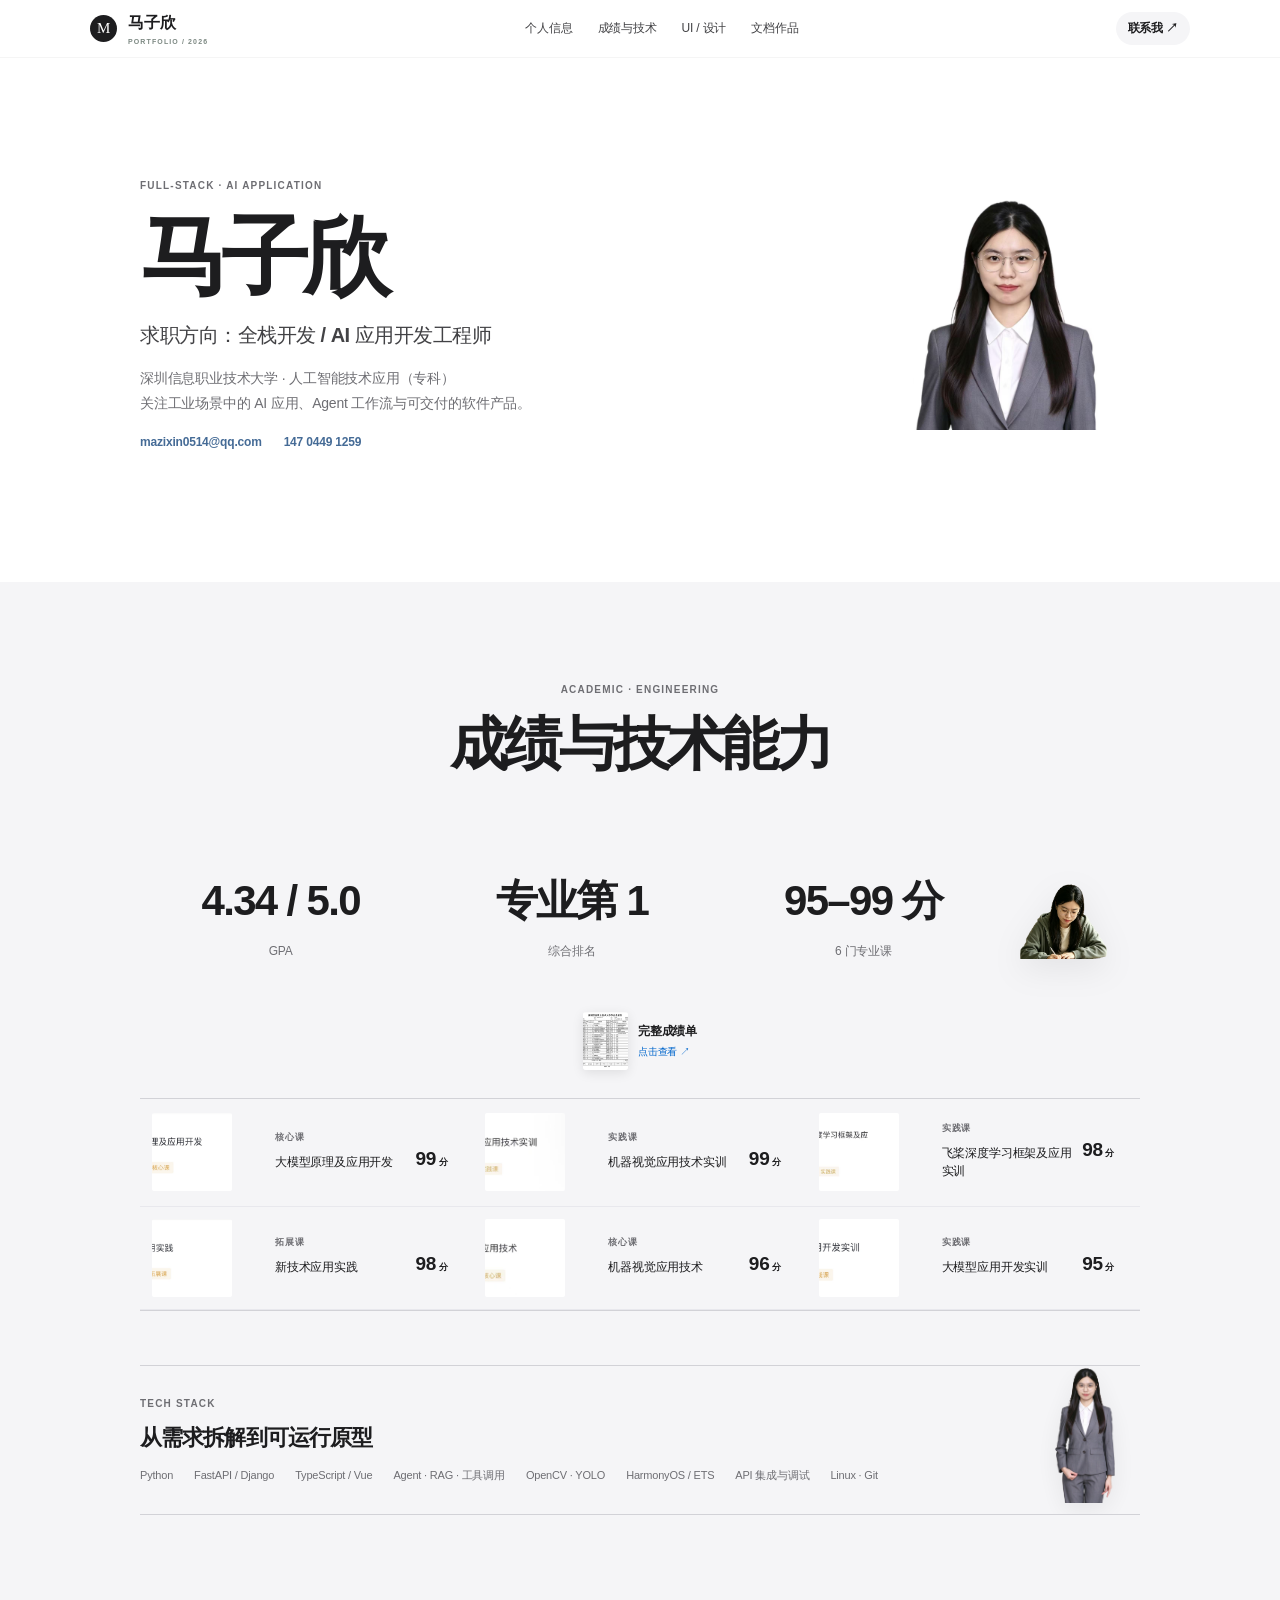
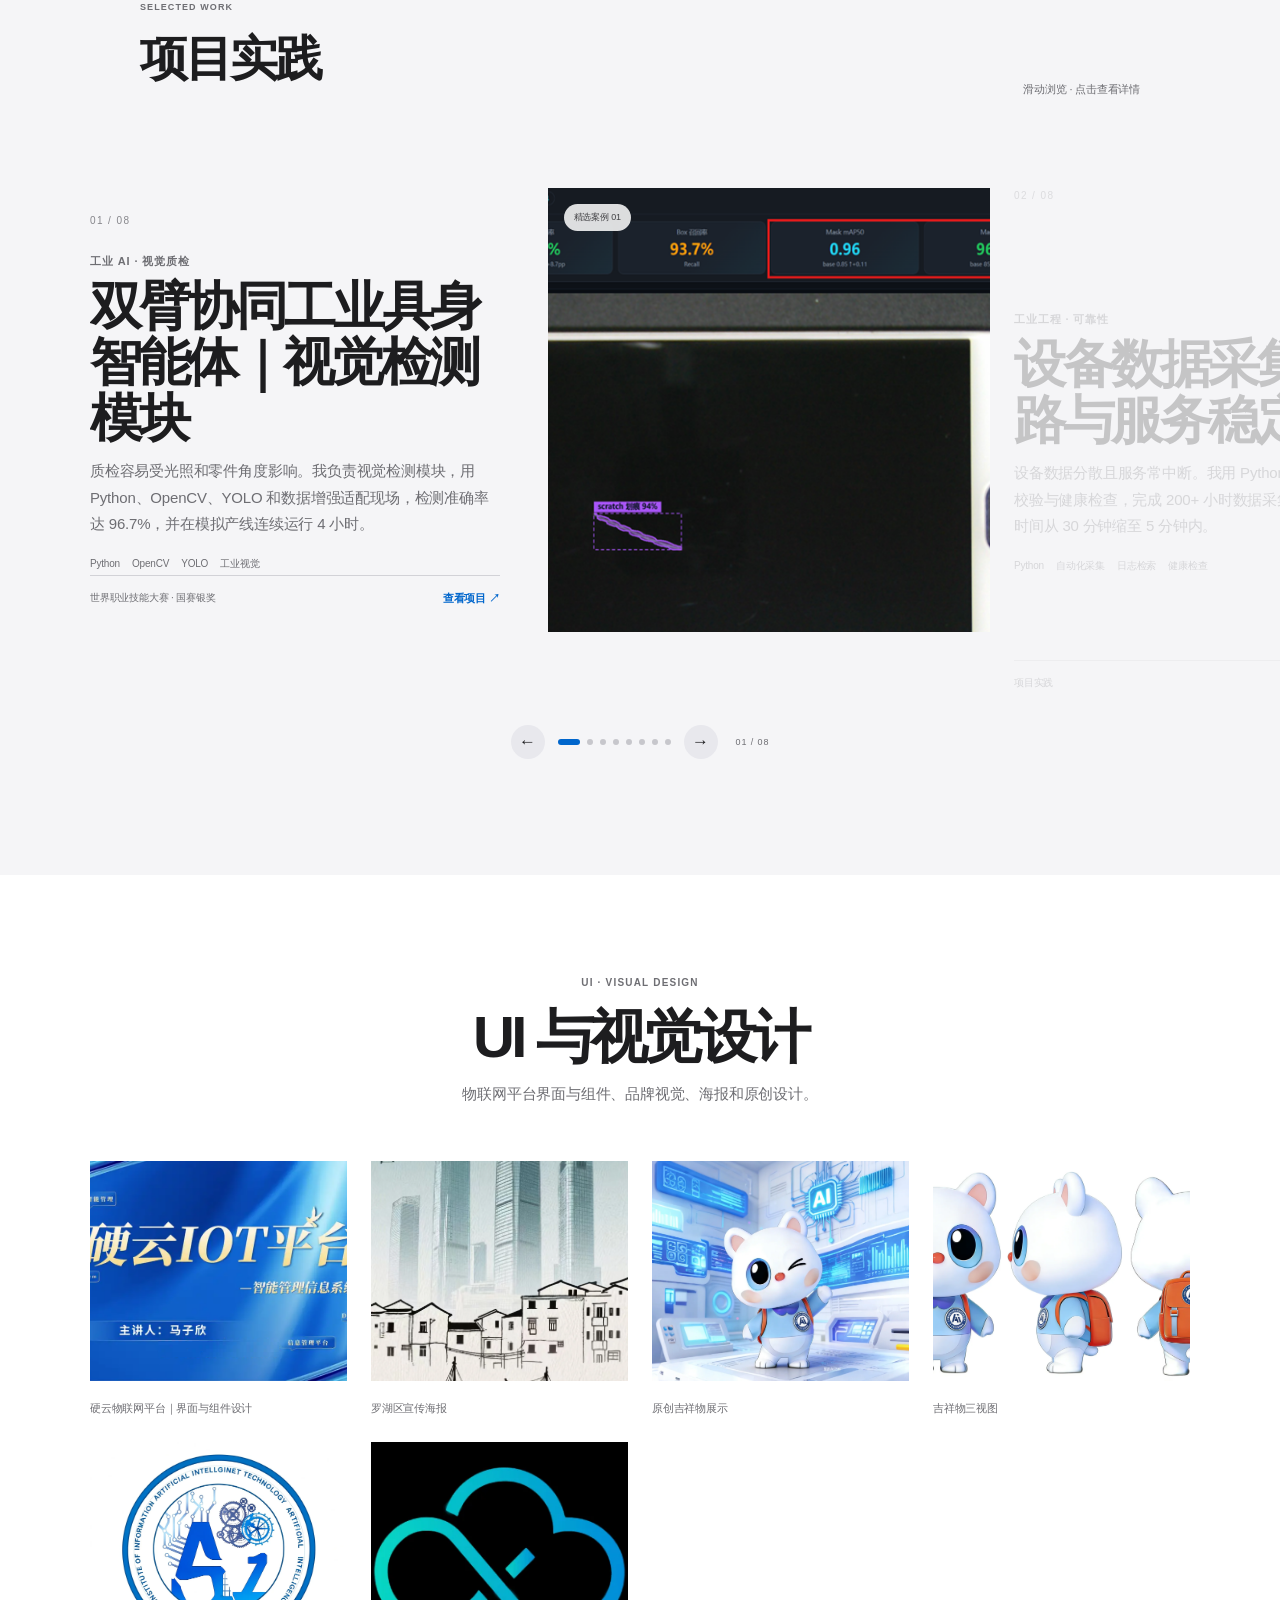
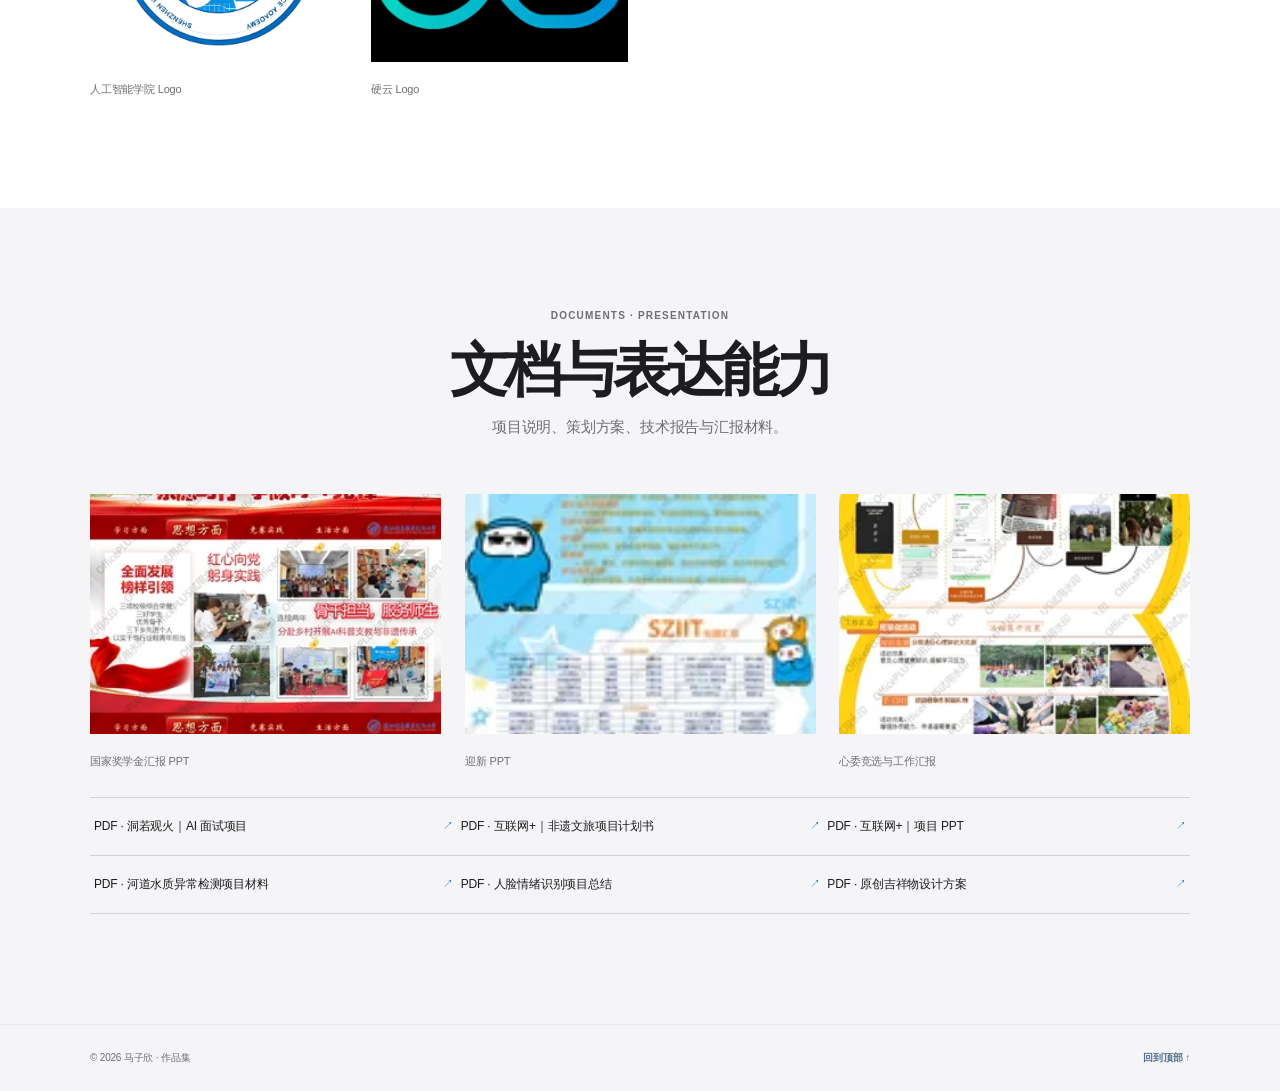
==== index.html @ 04b478c8 "Publish portfolio site" ====
<!doctype html>
<html lang="zh-CN">
<head><meta charset="utf-8"><meta name="viewport" content="width=device-width,initial-scale=1"><meta name="theme-color" content="#f3f6fa"><title>马子欣｜AI 应用与全栈作品集</title><meta name="description" content="马子欣的 AI 应用开发、全栈项目、UI 设计和文档作品集"><link rel="stylesheet" href="styles.css"></head>
<body>
<header class="topbar"><a class="brand" href="#profile"><span class="brand-mark">M</span><span>马子欣 <small>PORTFOLIO / 2026</small></span></a><nav class="nav-links"><a href="#profile">个人信息</a><a href="#tech">成绩与技术</a><a href="#design">UI / 设计</a><a href="#documents">文档作品</a></nav><a class="nav-contact" href="mailto:mazixin0514@qq.com">联系我 ↗</a><button class="menu-toggle" aria-label="展开导航">☰</button></header>
<main>
<section class="portfolio-section profile-section" id="profile"><div class="profile-card"><img class="profile-portrait" src="assets/profile-headshot.jpg" alt="马子欣证件照"><div class="profile-copy"><p class="eyebrow">FULL-STACK · AI APPLICATION</p><h1>马子欣</h1><p class="profile-target">求职方向：全栈开发 / AI 应用开发工程师</p><p class="profile-bio">深圳信息职业技术大学 · 人工智能技术应用（专科）<br>关注工业场景中的 AI 应用、Agent 工作流与可交付的软件产品。</p><div class="profile-contact"><a href="mailto:mazixin0514@qq.com">mazixin0514@qq.com</a><a href="tel:14704491259">147 0449 1259</a></div></div></div></section>
<section class="portfolio-section" id="tech"><div class="clean-section-head"><p class="eyebrow">ACADEMIC · ENGINEERING</p><h2>成绩与技术能力</h2></div><div class="score-summary"><div class="score-values"><article><strong>4.34 / 5.0</strong><span>GPA</span></article><article><strong>专业第 1</strong><span>综合排名</span></article><article><strong>95–99 分</strong><span>6 门专业课</span></article></div><img class="study-decoration" src="assets/study-decoration.png" alt="学习场景照片"></div><a class="transcript-link" href="assets/transcript.jpg" target="_blank" rel="noopener"><img src="assets/transcript.jpg" alt="成绩单"><span><b>完整成绩单</b><small>点击查看 ↗</small></span></a><div class="course-grid" id="course-grid"></div><div class="tech-overview"><div><p class="eyebrow">TECH STACK</p><h3>从需求拆解到可运行原型</h3><div class="skill-pills"><span>Python</span><span>FastAPI / Django</span><span>TypeScript / Vue</span><span>Agent · RAG · 工具调用</span><span>OpenCV · YOLO</span><span>HarmonyOS / ETS</span><span>API 集成与调试</span><span>Linux · Git</span></div></div><img class="tech-decoration" src="assets/tech-decoration.png" alt="个人形象装饰"></div><div class="project-subhead"><div><p class="eyebrow">SELECTED WORK</p><h3>项目实践</h3></div><span>滑动浏览 · 点击查看详情</span></div><div class="project-carousel"><div class="project-viewport" id="project-viewport"><div class="project-rail" id="project-rail"></div></div><div class="carousel-controls"><button class="carousel-arrow" id="project-prev" aria-label="上一个作品">←</button><div class="carousel-dots" id="project-dots"></div><button class="carousel-arrow" id="project-next" aria-label="下一个作品">→</button><span class="carousel-count" id="project-count">01 / 08</span></div></div></section>
<section class="portfolio-section" id="design"><div class="clean-section-head"><p class="eyebrow">UI · VISUAL DESIGN</p><h2>UI 与视觉设计</h2><p>物联网平台界面与组件、品牌视觉、海报和原创设计。</p></div><div class="gallery-grid" id="gallery-grid"></div></section>
<section class="portfolio-section" id="documents"><div class="clean-section-head"><p class="eyebrow">DOCUMENTS · PRESENTATION</p><h2>文档与表达能力</h2><p>项目说明、策划方案、技术报告与汇报材料。</p></div><div class="document-preview-grid" id="deck-grid"></div><div class="doc-grid" id="doc-grid"></div></section>
</main>
<footer class="footer wrap"><span>© 2026 马子欣 · 作品集</span><a href="#profile">回到顶部 ↑</a></footer>
<dialog class="lightbox" id="lightbox"><button class="lightbox-close">×</button><img alt=""><p></p></dialog>
<script src="content.js"></script><script src="common.js"></script><script src="app.js"></script><script src="courses.js"></script></body></html>
---- styles.css ----
:root{--ink:#132927;--muted:#687572;--paper:#f3f5f1;--white:#fff;--line:#dfe5df;--green:#0e715f;--lime:#d7f06d;--navy:#152725;font-family:Inter,"PingFang SC","Microsoft YaHei",Arial,sans-serif;color:var(--ink)}
*{box-sizing:border-box}html{scroll-behavior:smooth}body{margin:0;background:var(--paper);line-height:1.65}a{color:inherit;text-decoration:none}button{font:inherit}.wrap{width:min(1160px,calc(100% - 48px));margin:auto}
.topbar{height:76px;padding:0 max(24px,calc((100vw - 1160px)/2));display:flex;align-items:center;justify-content:space-between;background:#f3f5f1ed;border-bottom:1px solid #13292714;position:sticky;top:0;z-index:20;backdrop-filter:blur(14px)}.brand{display:flex;align-items:center;gap:11px;font-weight:800}.brand small{display:block;font-size:8px;color:#7d8983;letter-spacing:.16em}.brand-mark{width:34px;height:34px;border-radius:11px;background:var(--ink);color:var(--lime);display:grid;place-items:center;font:20px Georgia}.nav-links{display:flex;gap:28px;color:#52615d;font-size:13px}.nav-links a:hover,.text-link:hover{color:var(--green)}.nav-contact{font-size:12px;font-weight:700;border:1px solid #bac6bf;padding:9px 15px;border-radius:999px}.menu-toggle{display:none;border:0;background:none;font-size:22px}
.eyebrow{font-size:10px;letter-spacing:.18em;text-transform:uppercase;font-weight:800;color:var(--green);margin:0 0 17px}.pulse{display:inline-block;width:7px;height:7px;background:#6aa98a;border-radius:50%;margin-right:8px;box-shadow:0 0 0 4px #6aa98a29}h1,h2,h3,p{margin-top:0}h1{font-size:clamp(42px,5.2vw,68px);letter-spacing:-.06em;line-height:1.15;margin-bottom:25px}h1 em,h2 em{font-style:normal;color:var(--green)}
.hero{padding:72px 0 28px;display:grid;grid-template-columns:1.08fr .92fr;gap:60px;position:relative;align-items:center}.hero-lead{max-width:570px;color:#5e6c67;font-size:16px;line-height:1.9}.hero-tags{display:flex;flex-wrap:wrap;gap:8px;margin:24px 0 30px}.hero-tags span,.tag{background:#e7ece6;border:1px solid #dce5dc;padding:6px 11px;border-radius:999px;font-size:11px;color:#42534d}.hero-actions{display:flex;align-items:center;gap:22px}.button{display:inline-flex;align-items:center;gap:24px;padding:13px 18px;border-radius:999px;font-size:12px;font-weight:700;transition:.2s transform}.button:hover{transform:translateY(-2px)}.button-dark{background:var(--ink);color:white}.button-dark b{color:var(--lime)}.button-light{background:var(--lime);color:var(--ink)}.text-link{font-size:12px;font-weight:700}.hero-art{position:relative;min-height:350px;display:grid;place-items:center}.hero-frame{position:relative;width:min(100%,470px);height:290px;background:#182221;border-radius:20px;overflow:hidden;box-shadow:0 20px 60px #162b261a;transform:rotate(1.4deg)}.hero-frame:after{content:"";position:absolute;inset:55% 0 0;background:linear-gradient(transparent,#051111e0)}.hero-frame img{width:100%;height:100%;object-fit:cover;object-position:top}.frame-label{position:absolute;z-index:1;bottom:20px;left:22px;color:white;display:flex;flex-direction:column}.frame-label span{font-size:9px;letter-spacing:.18em;color:#c9e5d9}.frame-label b{font-size:14px}.hero-stamp{position:absolute;top:0;right:2px;width:88px;height:88px;background:var(--lime);border-radius:50%;display:grid;place-content:center;text-align:center;transform:rotate(9deg);font-weight:900;font-size:21px;line-height:1}.hero-stamp small{font-size:7px;letter-spacing:.12em;margin-top:5px}.hero-caption{position:absolute;left:1%;bottom:0;background:#fff;border:1px solid var(--line);padding:12px 16px;border-radius:13px;font-size:11px;line-height:1.55;box-shadow:0 20px 60px #162b261a;transform:rotate(-3deg)}.hero-bottom{grid-column:1/-1;display:flex;justify-content:space-between;color:#82908a;font-size:10px;border-top:1px solid var(--line);padding-top:16px}
.proof-strip{display:grid;grid-template-columns:repeat(4,1fr);background:white;border:1px solid var(--line);border-radius:18px;margin:20px auto 90px;box-shadow:0 12px 40px #13292709}.proof-strip article{padding:22px 25px;border-right:1px solid var(--line);display:flex;flex-direction:column}.proof-strip article:last-child{border:0}.proof-strip strong{font-size:29px;line-height:1.1;letter-spacing:-.05em}.proof-strip strong span{font-size:14px;color:var(--green)}.proof-strip small{font-size:10px;color:var(--muted);margin-top:5px}
.section{padding:0 0 95px}.section-head{display:flex;align-items:end;justify-content:space-between;gap:40px;margin-bottom:26px}.section-head h2,.materials-inner h2,.dark-band h2,.closing h2{font-size:clamp(28px,3.4vw,43px);line-height:1.25;letter-spacing:-.05em;margin:0}.section-head>p{max-width:400px;color:var(--muted);font-size:12px;margin:0 0 5px}.project-grid{display:grid;grid-template-columns:repeat(2,1fr);gap:16px}.project-card{background:white;border:1px solid var(--line);border-radius:18px;overflow:hidden;display:flex;min-height:220px;transition:.25s;}.project-card:hover{box-shadow:0 20px 60px #162b261a;transform:translateY(-3px)}.project-image{width:37%;min-width:37%;position:relative;background:#1a2a27;overflow:hidden}.project-image img{width:100%;height:100%;object-fit:cover;transition:.5s}.project-card:hover .project-image img{transform:scale(1.04)}.image-mark{position:absolute;left:13px;top:13px;background:var(--lime);padding:5px 8px;border-radius:7px;font-size:9px;font-weight:800}.project-copy{padding:19px 20px 16px;display:flex;flex-direction:column;justify-content:space-between;min-width:0}.project-kicker{font-size:9px;color:var(--green);font-weight:800;letter-spacing:.13em;margin-bottom:8px}.project-copy h3{font-size:17px;line-height:1.35;margin:0 0 8px}.project-copy p{font-size:11px;color:#687670;line-height:1.7;margin-bottom:14px}.card-bottom{display:flex;justify-content:space-between;gap:7px;align-items:center}.card-award{font-size:9px;color:#8c673a;background:#fbf3e7;padding:5px 8px;border-radius:7px}.card-open{font-size:10px;color:var(--green);font-weight:800}.compact-grid .project-card{min-height:170px}.compact-grid .project-image{width:32%;min-width:32%}.compact-grid .project-copy h3{font-size:15px}
.dark-band{background:var(--navy);color:#f5f7f3;padding:75px 0}.dark-band-inner{display:grid;grid-template-columns:1fr .9fr;gap:90px;align-items:center}.eyebrow-light{color:#b9dc93}.dark-band h2{font-size:42px}.dark-lead{max-width:400px;color:#b7c1bd;font-size:13px;line-height:1.9;margin:18px 0 25px}.capability-list{border-top:1px solid #ffffff23}.capability-list article{padding:16px 0;border-bottom:1px solid #ffffff23;display:flex;gap:18px}.capability-list article>span{color:var(--lime);font-size:10px;font-weight:800}.capability-list b,.capability-list small{display:block}.capability-list b{font-size:14px}.capability-list small{color:#99aaa4;font-size:10px;margin-top:5px}
.materials-band{background:#e6ece4;padding:68px 0}.materials-inner{display:grid;grid-template-columns:.75fr 1.25fr;gap:65px;align-items:center}.materials-inner p:not(.eyebrow){max-width:390px;color:#67736e;font-size:12px;line-height:1.85;margin:18px 0 24px}.materials-preview{display:grid;grid-template-columns:1.2fr .8fr;grid-template-rows:135px 135px;gap:12px}.materials-preview a{border-radius:14px;overflow:hidden;background:white;position:relative}.materials-preview a:first-child{grid-row:span 2}.materials-preview img{width:100%;height:100%;object-fit:cover}.materials-preview span{position:absolute;bottom:0;left:0;right:0;padding:18px 13px 10px;background:linear-gradient(transparent,#0e1c1be8);color:white;font-size:10px}
.closing{padding:95px 0 85px}.closing h2{font-size:51px}.closing>p:not(.eyebrow){color:var(--muted);font-size:13px;margin:17px 0 22px}.footer{border-top:1px solid var(--line);padding:21px 0 28px;display:flex;justify-content:space-between;color:#84908a;font-size:10px}.footer a,.back-link{color:var(--green);font-weight:700}
.page-hero{padding:62px 0 35px}.page-hero h1{font-size:clamp(38px,5vw,58px);margin:14px 0}.page-hero>p:last-child{max-width:720px;color:var(--muted);font-size:14px}
.case-wrap{width:min(1040px,calc(100% - 48px));margin:auto}.case-hero{padding:48px 0 34px}.case-hero h1{font-size:clamp(37px,5vw,56px);margin:18px 0 14px}.case-summary{max-width:780px;color:#64726d;font-size:15px;line-height:1.9}.case-meta,.case-awards,.tag-list{display:flex;flex-wrap:wrap;gap:7px;margin:18px 0}.award-chip{font-size:10px;background:#fbf0df;color:#7b582f;border-radius:999px;padding:7px 10px}.case-actions{display:flex;gap:14px;flex-wrap:wrap;margin:22px 0}.repo-placeholder{font-size:11px;color:#7b8580;border:1px dashed #aeb9b1;border-radius:999px;padding:11px 15px;background:#ffffff80}.case-metrics{display:grid;grid-template-columns:repeat(3,1fr);gap:12px;margin:22px 0 48px}.case-metrics article{padding:19px;border-radius:15px;background:#e8eee7}.case-metrics strong{display:block;font-size:25px;line-height:1.15}.case-metrics small{display:block;color:#64716c;font-size:10px;margin-top:7px}.case-layout{display:grid;grid-template-columns:minmax(0,1fr) 240px;gap:48px;align-items:start}.case-main section{border-top:1px solid var(--line);padding:26px 0}.case-main h2{font-size:21px;margin:0 0 12px}.case-main p,.case-main li{font-size:13px;color:#5e6d66;line-height:1.9}.case-main ul{padding-left:19px}.case-aside{position:sticky;top:95px;background:white;border:1px solid var(--line);border-radius:16px;padding:19px}.case-aside b{font-size:13px}.case-aside p{font-size:11px;color:var(--muted);line-height:1.7}.case-aside .tag{font-size:9px}.match-box{background:#e3eee5;border-radius:14px;padding:16px;margin-top:20px}.match-box h3{font-size:13px;margin:0 0 8px}.match-box li{font-size:10px;margin:4px 0;color:#5e6d66}.flowline{display:flex;align-items:stretch;gap:7px;flex-wrap:wrap;margin:18px 0}.flow-step{flex:1;min-width:115px;background:white;border:1px solid var(--line);border-radius:11px;padding:12px;font-size:10px;text-align:center;color:#30453e}.flow-arrow{align-self:center;color:var(--green);font-weight:900}
.evidence-grid{display:grid;grid-template-columns:repeat(2,1fr);gap:12px;margin-top:18px}.evidence-card{border:1px solid var(--line);background:white;border-radius:14px;overflow:hidden;margin:0}.evidence-card img,.evidence-card video{display:block;width:100%;max-height:430px;object-fit:cover;background:#182321}.evidence-card img{cursor:zoom-in}.evidence-card figcaption{padding:10px 12px;font-size:10px;color:#65726d}.pdf-card{display:flex;align-items:center;gap:12px;padding:15px}.pdf-card span:first-child{width:52px;height:52px;display:grid;place-items:center;background:#e7eee5;border-radius:10px;color:var(--green);font-weight:900}.pdf-card b{font-size:12px}.pdf-card small{display:block;color:var(--muted);font-size:10px;margin-top:3px}
.lightbox{max-width:94vw;max-height:94vh;border:0;border-radius:14px;padding:12px;background:#101918;color:white;box-shadow:0 30px 90px #0008}.lightbox::backdrop{background:#0a1210d9;backdrop-filter:blur(5px)}.lightbox img{display:block;max-width:calc(94vw - 24px);max-height:80vh;object-fit:contain;border-radius:8px}.lightbox p{font-size:11px;color:#d4ded8;margin:9px 4px 2px}.lightbox-close{float:right;border:0;background:white;color:#132927;border-radius:50%;width:32px;height:32px;font-size:23px;cursor:pointer}
.honor-hero{background:var(--navy);color:white;padding:65px 0 52px}.honor-hero h1{font-size:50px;margin:12px 0}.honor-hero p{color:#b7c4be;max-width:720px;font-size:13px;line-height:1.9}.honor-grid{display:grid;grid-template-columns:repeat(3,1fr);gap:14px;margin:28px 0 55px}.honor-card{background:white;border:1px solid var(--line);border-radius:16px;padding:20px}.honor-card .number{font-size:10px;color:var(--green);font-weight:800;letter-spacing:.14em}.honor-card h3{font-size:15px;margin:10px 0 7px}.honor-card p{font-size:11px;color:var(--muted);line-height:1.8;margin:0}.award-gallery{display:grid;grid-template-columns:repeat(3,1fr);gap:14px;margin:18px 0 65px}.award-tile,.gallery-tile,.video-tile{background:white;border:1px solid var(--line);border-radius:14px;overflow:hidden}.award-tile img{width:100%;height:200px;object-fit:contain;background:#f6f6f0;cursor:zoom-in}.award-tile div,.video-tile div{padding:11px 12px}.award-tile b,.video-tile b{font-size:11px;display:block}.award-tile small,.video-tile small{color:var(--muted);font-size:10px}.gallery-grid,.doc-grid,.video-grid{display:grid;grid-template-columns:repeat(3,1fr);gap:13px}.gallery-tile img{width:100%;height:220px;object-fit:cover;cursor:zoom-in}.gallery-tile p{font-size:11px;margin:0;padding:10px 12px;color:#53645d}.doc-card{padding:15px;border-radius:14px;background:white;border:1px solid var(--line);min-height:85px}.doc-card b{font-size:12px;display:block}.doc-card small{font-size:10px;color:var(--muted)}.doc-card:hover{border-color:#8bb69c}.video-tile img{width:100%;aspect-ratio:16/9;object-fit:cover;background:#172421}.media-section{padding:28px 0 55px}.media-section h2{font-size:24px}.note-box{background:#fff6e9;border:1px solid #efdbba;border-radius:13px;color:#795e36;font-size:11px;padding:13px 15px;margin:18px 0}
@media(max-width:850px){.hero{grid-template-columns:1fr;gap:18px;padding-top:52px}.hero-art{min-height:320px}.dark-band-inner,.materials-inner{grid-template-columns:1fr;gap:32px}.case-layout{grid-template-columns:1fr}.case-aside{position:static;order:-1}.honor-grid{grid-template-columns:repeat(2,1fr)}}
@media(max-width:650px){.wrap,.case-wrap{width:calc(100% - 30px)}.topbar{height:64px;padding:0 15px}.nav-links{display:none;position:absolute;top:63px;left:0;right:0;background:var(--paper);padding:18px 20px;border-bottom:1px solid var(--line);flex-direction:column;gap:13px}.nav-links.open{display:flex}.nav-contact{margin-left:auto;margin-right:10px;padding:7px 11px}.menu-toggle{display:block}.hero{padding-top:38px}.hero-art{min-height:270px}.hero-frame{height:225px}.hero-stamp{width:74px;height:74px}.hero-bottom{font-size:9px}.proof-strip{grid-template-columns:repeat(2,1fr);margin-bottom:68px}.proof-strip article{padding:16px;border-bottom:1px solid var(--line)}.proof-strip article:nth-child(2){border-right:0}.proof-strip article:nth-child(n+3){border-bottom:0}.proof-strip strong{font-size:23px}.section{padding-bottom:70px}.section-head{display:block}.section-head>p{margin-top:12px}.project-grid{grid-template-columns:1fr}.project-card{min-height:190px}.project-image{width:33%;min-width:33%}.project-copy{padding:14px}.project-copy h3{font-size:15px}.project-copy p{font-size:10px}.dark-band{padding:55px 0}.dark-band h2{font-size:34px}.materials-band{padding:50px 0}.materials-preview{grid-template-rows:110px 110px;gap:8px}.closing{padding:68px 0}.closing h2{font-size:39px}.footer{flex-wrap:wrap;gap:10px}.case-hero{padding-top:36px}.case-metrics{grid-template-columns:1fr}.case-layout{gap:18px}.evidence-grid,.award-gallery,.gallery-grid,.doc-grid,.video-grid{grid-template-columns:1fr 1fr}.award-tile img{height:145px}.gallery-tile img{height:160px}.honor-hero{padding:48px 0}.honor-hero h1{font-size:39px}}
@media(max-width:420px){.hero-actions{gap:14px}.button{padding:11px 14px;gap:14px}.project-image{width:29%;min-width:29%}.honor-grid,.award-gallery,.gallery-grid,.doc-grid,.video-grid{grid-template-columns:1fr}}


.course-grid{display:grid;grid-template-columns:repeat(3,minmax(0,1fr));gap:13px}
.course-card{display:flex;align-items:center;gap:14px;min-height:115px;padding:12px;background:#fff;border:1px solid var(--line);border-radius:14px}
.course-card img{width:126px;height:86px;flex:0 0 126px;object-fit:contain;background:#f7f8f5;border-radius:8px;cursor:zoom-in}
.course-card div{min-width:0;display:flex;flex-direction:column}
.course-card small{font-size:9px;color:var(--green);font-weight:800;letter-spacing:.1em}
.course-card b{font-size:12px;line-height:1.45;margin:4px 0}
.course-card strong{font-size:22px;color:var(--green);line-height:1.1}
.course-card strong i{font-style:normal;font-size:11px}
.materials-preview a:after{content:"";position:absolute;inset:0;display:grid;place-items:center;background:#102b26bf;color:white;font-size:12px;font-weight:800;opacity:0;transition:opacity .2s;z-index:2}
.materials-preview a:hover:after{content:"点击查看详情 ↗";opacity:1}
.materials-preview span{z-index:3;pointer-events:none}
@media(max-width:900px){.course-grid{grid-template-columns:repeat(2,minmax(0,1fr))}}
@media(max-width:650px){.course-grid{grid-template-columns:1fr 1fr}.course-card{gap:9px;padding:9px}.course-card img{width:96px;height:72px;flex-basis:96px}.course-card b{font-size:10px}}
@media(max-width:420px){.course-grid{grid-template-columns:1fr}.course-card img{width:126px;height:82px;flex-basis:126px}.course-card b{font-size:12px}}


.long-doc{padding:54px 0 80px}.long-doc h1{font-size:clamp(30px,4vw,48px);margin:0 0 10px}.long-doc>p:not(.eyebrow){color:var(--muted);font-size:12px}.zoom-tools{display:flex;justify-content:center;gap:9px;margin:20px 0}.zoom-tools button{border:1px solid var(--line);background:white;color:var(--ink);border-radius:999px;padding:8px 14px;font-size:11px;cursor:pointer}.zoom-tools button:hover{border-color:var(--green);color:var(--green)}.long-image-stage{background:white;border:1px solid var(--line);border-radius:14px;padding:18px;overflow:auto;text-align:center}.long-image-stage img{max-width:none;height:auto;display:block;margin:0 auto}

.honor-card .text-link{display:inline-block;margin-top:12px}

.video-page{padding:58px 0 72px}.video-page h1{font-size:clamp(32px,4vw,52px);margin:12px 0}.video-description{font-size:13px;color:var(--muted)}.player-controls{display:flex;align-items:center;gap:10px;margin:20px 0 12px}.player-controls label{font-size:11px;font-weight:700}.player-controls select{border:1px solid var(--line);background:#fff;border-radius:8px;padding:8px 10px;color:var(--ink);font:inherit;font-size:11px}.player-hint{margin-left:auto;font-size:10px;color:var(--muted)}.video-player-shell{background:#07110f;border-radius:18px;overflow:hidden;box-shadow:0 18px 50px #142c281c}.video-player-shell video{display:block;width:100%;max-height:76vh;background:#050706}.video-note{font-size:10px;color:var(--muted);margin-top:12px}
.video-tile.is-playable{display:block;position:relative}.video-tile.is-playable img{display:block}.video-tile.is-playable:after{content:"▶";position:absolute;left:50%;top:35%;transform:translate(-50%,-50%);width:46px;height:46px;border-radius:50%;background:#d7f06de8;color:#17392f;display:grid;place-items:center;padding-left:3px;font-size:15px;pointer-events:none}.video-tile.is-playable:hover{border-color:#8bb69c;box-shadow:0 12px 32px #13292713}.case-video-link{display:block}.case-video-link img{cursor:pointer}.case-video-link figcaption b{display:block;color:var(--green);margin-top:4px}
@media(max-width:650px){.video-page{padding-top:38px}.player-controls{flex-wrap:wrap}.player-hint{flex-basis:100%;margin-left:0}.video-player-shell{border-radius:12px}}


.video-player-shell iframe{display:block;width:100%;aspect-ratio:16/9;border:0;background:#050706}.video-player-shell [hidden]{display:none!important}.case-video-link{position:relative}.case-video-link:after{content:"▶";position:absolute;left:50%;top:38%;transform:translate(-50%,-50%);width:48px;height:48px;border-radius:50%;background:#d7f06de8;color:#17392f;display:grid;place-items:center;padding-left:3px;font-size:15px;pointer-events:none}


/* STAR case study: compact, evidence-led, and balanced for technical + full-stack roles */
.star-card{display:grid;grid-template-columns:minmax(0,.9fr) minmax(0,1.1fr);background:#fff;border:1px solid var(--line);border-radius:18px;overflow:hidden;margin:0 0 24px;box-shadow:0 14px 40px #142c280b}.star-image{min-height:100%;background:#e9eee8}.star-image img{display:block;width:100%;height:100%;min-height:360px;max-height:540px;object-fit:cover}.star-copy{padding:25px 27px}.star-copy>.eyebrow{margin:0 0 7px}.star-copy h2{font-size:22px;margin:0 0 16px}.star-points{display:grid;gap:11px}.star-point{display:grid;grid-template-columns:76px 1fr;gap:11px;align-items:start;padding-bottom:10px;border-bottom:1px solid #e9eee9}.star-point:last-child{border-bottom:0;padding-bottom:0}.star-point>b{font-size:11px;color:#244a3c;display:flex;gap:8px;align-items:center}.star-point>b span{width:22px;height:22px;border-radius:50%;display:grid;place-items:center;background:#e3eee5;color:var(--green);font-weight:900}.star-point p{font-size:11px;line-height:1.65;color:#62716a;margin:2px 0 0}.case-evidence{border-top:1px solid var(--line);padding:22px 0}.case-evidence h2{font-size:18px;margin:0}.case-evidence .evidence-grid{margin-top:14px}
@media(max-width:850px){.star-card{grid-template-columns:1fr 1.15fr}.star-image img{min-height:100%;height:100%}}
@media(max-width:650px){.star-card{grid-template-columns:1fr}.star-image img{height:230px;min-height:0}.star-copy{padding:20px}.star-point{grid-template-columns:70px 1fr}}

/* Clean four-part portfolio layout */
.portfolio-section{width:min(1100px,calc(100% - 48px));margin:0 auto;padding:54px 0 60px;border-bottom:1px solid var(--line)}
.profile-section{padding-top:40px}.profile-card{display:grid;grid-template-columns:minmax(0,1fr) 190px;gap:30px;align-items:center;padding:28px 34px;background:#fff;border:1px solid var(--line);border-radius:20px}.profile-portrait{grid-column:2;grid-row:1;width:170px;height:210px;object-fit:cover;object-position:top center;border-radius:14px;background:#f4f5f2}.profile-copy{grid-column:1;grid-row:1}.profile-copy h1{font-size:clamp(38px,5vw,54px);letter-spacing:-.05em;margin:8px 0}.profile-target{font-size:16px;font-weight:750;color:#31574a;margin:0 0 14px}.profile-bio{font-size:13px;line-height:1.9;color:#62716a;margin:0}.profile-contact{display:flex;gap:20px;flex-wrap:wrap;margin:16px 0 0;font-size:12px}.profile-contact a{color:var(--green);font-weight:700}
.clean-section-head{position:relative;display:flex;justify-content:space-between;align-items:end;gap:20px;margin-bottom:20px}.clean-section-head .eyebrow{margin:0 0 6px}.clean-section-head h2{font-size:clamp(26px,3vw,34px);margin:0;letter-spacing:-.04em}.clean-section-head>p:last-child{font-size:12px;color:var(--muted);margin:0 0 3px}
.score-summary{display:flex;align-items:center;justify-content:space-between;min-height:142px;padding:18px 24px 12px;background:#e7eee7;border-radius:16px;overflow:hidden;margin:0 0 15px}.score-values{display:grid;grid-template-columns:repeat(3,minmax(130px,1fr));gap:10px;flex:1}.score-values article{display:flex;flex-direction:column;gap:6px}.score-values strong{font-size:clamp(22px,2.4vw,30px);color:#16392f;letter-spacing:-.04em}.score-values span{font-size:11px;color:#68766f}.study-decoration{width:118px;height:130px;object-fit:contain;align-self:flex-end;margin:0 8px -12px 18px}
.course-grid{grid-template-columns:repeat(3,minmax(0,1fr));gap:11px;margin-bottom:24px}.course-card{position:relative;display:grid;grid-template-columns:105px minmax(0,1fr);align-items:center;min-height:102px;background:#fff;border:1px solid var(--line);border-radius:12px;overflow:hidden}.course-card img{width:100%;height:100%;min-height:102px;object-fit:cover}.course-card div{padding:10px 12px;display:grid;grid-template-columns:1fr auto;gap:4px 6px}.course-card small{grid-column:1/-1;color:var(--green);font-size:9px}.course-card b{font-size:11px;line-height:1.5}.course-card strong{font-size:18px;color:#193d32}.course-card strong i{font-size:9px;font-style:normal}
.tech-overview{display:flex;align-items:center;justify-content:space-between;position:relative;min-height:112px;padding:15px 22px;background:#fff;border:1px solid var(--line);border-radius:16px;margin:20px 0 27px;overflow:hidden}.tech-overview h3{font-size:16px;margin:3px 0 10px}.skill-pills{display:flex;flex-wrap:wrap;gap:7px;max-width:850px}.skill-pills span{padding:6px 10px;border:1px solid #dce5dd;border-radius:999px;background:#f8faf7;color:#3a5c4d;font-size:10px}.tech-decoration{width:100px;height:130px;object-fit:contain;object-position:center bottom;flex:0 0 100px;align-self:flex-end;margin:-26px 5px -17px 15px;opacity:.96}
.project-subhead{display:flex;align-items:baseline;justify-content:space-between;margin:0 0 14px}.project-subhead h3{font-size:18px;margin:0}.project-subhead span{font-size:10px;color:var(--muted)}.project-grid{gap:14px}.project-card{min-height:200px}.project-copy p{font-size:11px;line-height:1.65}.project-card-compact{min-height:155px}.support-projects{padding-top:13px}
#design,#documents{scroll-margin-top:80px}.gallery-grid{grid-template-columns:repeat(4,minmax(0,1fr));gap:12px;margin:0}.gallery-tile img{width:100%;height:160px;object-fit:cover}.gallery-tile p{font-size:10px;padding:0 11px 10px;margin:8px 0 0;color:#43534b}.document-preview-grid{display:grid;grid-template-columns:repeat(3,minmax(0,1fr));gap:12px;margin-bottom:12px}.document-preview-grid .gallery-tile img{height:170px}.doc-grid{grid-template-columns:repeat(3,minmax(0,1fr));gap:10px;margin:0}.doc-card{min-height:62px;padding:13px 15px;background:#fff;border:1px solid var(--line);border-radius:12px;display:flex;align-items:center;justify-content:space-between;color:var(--ink)}.doc-card b{font-size:11px}.doc-card small{color:var(--green)}.footer{width:min(1100px,calc(100% - 48px))}
.case-story{display:grid;grid-template-columns:minmax(0,.85fr) minmax(0,1.15fr);gap:22px;align-items:center;padding:18px;background:#fff;border:1px solid var(--line);border-radius:16px;margin-bottom:18px}.case-story img{display:block;width:100%;max-height:380px;min-height:230px;object-fit:cover;border-radius:11px;background:#eef1ed}.case-story .eyebrow{margin:0 0 8px}.case-story p:last-child{font-size:13px;line-height:1.9;color:#5f6e67;margin:0}.case-evidence{border-top:1px solid var(--line);padding:22px 0}.case-evidence h2{font-size:18px;margin:0}.case-evidence .evidence-grid{margin-top:14px}
@media(max-width:850px){.portfolio-section{width:calc(100% - 36px);padding:42px 0 48px}.course-grid{grid-template-columns:repeat(2,minmax(0,1fr))}.gallery-grid{grid-template-columns:repeat(3,minmax(0,1fr))}.case-story{grid-template-columns:1fr 1fr}.case-story img{min-height:210px}}
@media(max-width:650px){.portfolio-section{width:calc(100% - 28px);padding:34px 0 40px}.profile-card{grid-template-columns:92px minmax(0,1fr);gap:16px;padding:18px}.profile-portrait{grid-column:1;grid-row:1;width:92px;height:125px}.profile-copy{grid-column:2;grid-row:1}.profile-copy h1{font-size:32px}.profile-target{font-size:13px;line-height:1.5}.profile-bio{font-size:10px}.profile-contact{font-size:10px;gap:5px 12px;margin-top:9px}.clean-section-head{display:block}.clean-section-head>p:last-child{margin-top:9px}.score-summary{min-height:110px;padding:12px}.score-values{grid-template-columns:repeat(3,minmax(0,1fr));gap:5px}.score-values strong{font-size:18px}.score-values span{font-size:9px}.study-decoration{width:75px;height:100px;margin-left:4px}.course-grid{grid-template-columns:1fr 1fr;gap:7px}.course-card{grid-template-columns:76px 1fr;min-height:90px}.course-card img{min-height:90px}.course-card div{padding:7px}.course-card b{font-size:9px}.course-card strong{font-size:16px}.tech-overview{align-items:center;padding:13px;min-height:105px}.tech-overview h3{font-size:14px}.skill-pills{gap:5px}.skill-pills span{font-size:8px;padding:5px 7px}.tech-decoration{width:64px;height:100px;flex-basis:64px;margin-right:-5px}.project-subhead h3{font-size:16px}.project-grid{grid-template-columns:1fr}.project-card{min-height:170px}.project-card-compact{min-height:150px}.gallery-grid{grid-template-columns:repeat(2,minmax(0,1fr));gap:8px}.gallery-tile img{height:130px}.document-preview-grid{grid-template-columns:repeat(2,minmax(0,1fr))}.document-preview-grid .gallery-tile img{height:130px}.doc-grid{grid-template-columns:1fr 1fr}.doc-card{padding:10px}.doc-card b{font-size:9px}.case-story{grid-template-columns:1fr;padding:12px;gap:10px}.case-story img{height:210px;min-height:0}.case-story p:last-child{font-size:11px}.footer{width:calc(100% - 28px)}}
/* blue-gray palette */
/* Blue-gray portfolio theme */
:root{--ink:#243247;--muted:#66758a;--paper:#f3f6fa;--white:#fff;--line:#dbe3ed;--green:#587493;--lime:#dce6f1;--navy:#26364b}
body{background:#f3f6fa;color:#243247}.topbar{background:#f3f6faed;border-color:#24324714}.brand-mark{background:#26364b;color:#e4edf7}.profile-target,.profile-contact a,.eyebrow{color:#587493}.score-summary{background:#e8eef5}.score-values strong,.course-card strong{color:#314c6c}.course-card small{color:#587493}.skill-pills span{border-color:#dbe3ed;background:#f4f7fb;color:#536b87}.nav-contact{border-color:#c7d2df}.nav-links{color:#5e6e82}.project-card,.gallery-tile,.case-story,.doc-card,.tech-overview,.profile-card{border-color:#dbe3ed}.button-dark{background:#26364b;color:#fff}.button-light{background:#dce6f1;color:#243247}
.transcript-link{display:inline-flex;align-items:center;gap:10px;margin:0 0 14px;padding:7px 12px 7px 7px;border:1px solid #d5dfeb;border-radius:12px;background:#fff}.transcript-link img{width:50px;height:58px;object-fit:cover;object-position:top;border-radius:6px}.transcript-link span{display:grid;gap:2px}.transcript-link b{font-size:11px;color:#314c6c}.transcript-link small{font-size:9px;color:#587493}
.award-chip,.tag{border-color:#dbe3ed;background:#edf2f8;color:#536b87}

/* Apple-inspired portfolio project carousel */
.project-subhead{align-items:end;margin:0 0 15px}.project-subhead .eyebrow{margin:0 0 4px}.project-subhead h3{font-size:clamp(22px,3vw,32px);font-weight:650;letter-spacing:-.045em}.project-subhead>span{font-size:11px;color:#718097}.project-carousel{position:relative;margin:0 - max(0px,calc((100vw - 1100px)/2));overflow:hidden}.project-viewport{overflow-x:auto;overscroll-behavior-x:contain;scroll-snap-type:x mandatory;scrollbar-width:none;padding:8px max(24px,calc((100vw - 1100px)/2)) 18px;scroll-behavior:smooth}.project-viewport::-webkit-scrollbar{display:none}.project-rail{display:flex;align-items:center;gap:20px;width:max-content}.project-slide{position:relative;display:grid;grid-template-columns:1fr 1.08fr;gap:25px;align-items:stretch;width:min(900px,calc(100vw - 100px));height:450px;padding:30px;background:#fff;border:1px solid #dbe3ed;border-radius:26px;overflow:hidden;scroll-snap-align:center;box-shadow:0 15px 55px #2432470a;transition:box-shadow .45s,transform .45s,border-color .45s;color:var(--ink)}.project-slide.is-active{box-shadow:0 24px 70px #24324718;border-color:#c8d5e4}.slide-copy{display:flex;flex-direction:column;align-items:flex-start;min-width:0;padding:6px 0;opacity:.58;transform:translateY(18px);transition:opacity .7s ease,transform .7s cubic-bezier(.2,.75,.25,1)}.is-active .slide-copy{opacity:1;transform:translateY(0)}.slide-index{font-size:10px;letter-spacing:.14em;color:#8a99ac;margin-bottom:auto}.slide-kicker{font-size:11px;color:#587493;letter-spacing:.08em;font-weight:700;margin:20px 0 8px}.slide-copy h4{font-size:clamp(23px,3vw,35px);line-height:1.3;letter-spacing:-.045em;margin:0 0 12px;max-width:500px}.slide-story{font-size:13px;line-height:1.9;color:#637287;max-width:450px;margin:0}.slide-tags{display:flex;flex-wrap:wrap;gap:7px;margin-top:19px}.slide-tags span{border:1px solid #e0e6ee;background:#f6f8fb;border-radius:99px;padding:5px 9px;font-size:9px;color:#60748d}.slide-foot{display:flex;align-items:center;justify-content:space-between;gap:10px;width:100%;margin-top:auto;padding-top:17px;border-top:1px solid #edf0f4;font-size:10px;color:#718097}.slide-foot b{color:#395a7d;font-size:11px}.slide-visual{position:relative;overflow:hidden;min-width:0;border-radius:19px;background:#edf2f7;transform:translateY(10px);opacity:.84;transition:opacity .7s,transform .8s cubic-bezier(.2,.75,.25,1)}.is-active .slide-visual{transform:translateY(0);opacity:1}.slide-visual img{width:100%;height:100%;object-fit:cover;display:block;transition:transform 1s cubic-bezier(.2,.75,.25,1)}.project-slide:hover .slide-visual img{transform:scale(1.035)}.visual-caption{position:absolute;left:14px;top:14px;border:1px solid #ffffff80;border-radius:99px;background:#ffffffd9;padding:6px 10px;font-size:9px;color:#34465e;backdrop-filter:blur(12px)}.project-slide.is-portrait{grid-template-columns:1fr .78fr;width:min(730px,calc(100vw - 100px));height:530px}.is-portrait .slide-visual{width:min(100%,290px);height:100%;justify-self:center;border-radius:24px;box-shadow:0 18px 50px #24324720}.is-portrait .slide-visual img{object-fit:cover}.carousel-controls{display:flex;align-items:center;justify-content:center;gap:13px;padding:0 0 6px}.carousel-arrow{width:34px;height:34px;border:1px solid #dbe3ed;border-radius:50%;background:#fff;color:#31445c;font-size:17px;cursor:pointer;transition:.2s}.carousel-arrow:hover{background:#26364b;color:#fff}.carousel-dots{display:flex;gap:7px;align-items:center}.carousel-dot{width:6px;height:6px;padding:0;border:0;border-radius:99px;background:#c5cfdb;cursor:pointer;transition:width .25s,background .25s}.carousel-dot.active{width:22px;background:#587493}.carousel-count{font-size:9px;letter-spacing:.1em;color:#8592a2;margin-left:5px}
@media(max-width:700px){.project-carousel{margin:0 -14px}.project-viewport{padding:8px 14px 15px}.project-rail{gap:12px}.project-slide,.project-slide.is-portrait{width:calc(100vw - 48px);height:560px;grid-template-columns:1fr;grid-template-rows:1fr 1.05fr;gap:14px;padding:19px;border-radius:22px}.project-slide.is-portrait{height:590px;grid-template-rows:1fr 1.1fr}.slide-copy{order:2;padding:0}.slide-index{margin-bottom:0}.slide-kicker{margin:9px 0 5px}.slide-copy h4{font-size:23px;margin-bottom:7px}.slide-story{font-size:11px;line-height:1.7}.slide-tags{margin-top:10px;gap:5px}.slide-tags span{font-size:8px;padding:4px 7px}.slide-foot{padding-top:10px}.slide-visual{order:1;border-radius:15px}.is-portrait .slide-visual{width:100%;max-width:none;height:100%;border-radius:15px}.project-subhead>span{max-width:110px;text-align:right;font-size:9px}.carousel-controls{gap:9px}}
@media(prefers-reduced-motion:reduce){.project-viewport{scroll-behavior:auto}.project-slide,.slide-copy,.slide-visual,.slide-visual img{transition:none}}
/* Carousel fine tuning */
.project-carousel{margin:0}.project-viewport{padding-left:0;padding-right:0}.is-portrait .slide-visual img{object-fit:contain}.project-slide:focus-visible,.carousel-arrow:focus-visible,.carousel-dot:focus-visible{outline:3px solid #7895b5;outline-offset:3px}
@media(max-width:700px){.project-carousel{margin:0 -14px}.project-viewport{padding-left:14px;padding-right:14px}}

/* Editorial, image-led portfolio treatment */
:root{--ink:#1d1d1f;--muted:#6e6e73;--paper:#fff;--line:#e8e8ed;--green:#526f91;--lime:#e9edf3;--navy:#1d1d1f}
body{background:#fff;color:#1d1d1f;font-family:-apple-system,BlinkMacSystemFont,"SF Pro Display","PingFang SC","Microsoft YaHei",sans-serif;letter-spacing:-.012em}
.topbar{height:58px;background:#ffffffed;border:0;border-bottom:1px solid #0000000a;padding-left:max(24px,calc((100vw - 1100px)/2));padding-right:max(24px,calc((100vw - 1100px)/2))}.brand-mark{width:27px;height:27px;border-radius:50%;background:#1d1d1f;color:#fff;font-size:15px}.brand small{font-size:7px}.nav-links{font-size:12px;color:#424245;gap:25px}.nav-contact{border:0;padding:7px 12px;background:#f5f5f7;border-radius:99px;color:#1d1d1f}.eyebrow{font-size:10px;letter-spacing:.12em;color:#6e6e73}.portfolio-section{width:100%;max-width:none;margin:0;padding:100px max(24px,calc((100vw - 1100px)/2)) 110px;border:0}.profile-section{padding-top:100px;padding-bottom:110px;background:#fff}.profile-card{max-width:1000px;margin:0 auto;padding:20px 0;background:transparent;border:0;border-radius:0;grid-template-columns:minmax(0,1fr) 230px;gap:70px}.profile-portrait{width:190px;height:230px;object-fit:cover;object-position:top center;border-radius:0;background:#f5f5f7}.profile-copy h1{font-size:clamp(54px,8vw,88px);line-height:1.02;letter-spacing:-.075em;margin:12px 0 18px}.profile-target{font-size:20px;font-weight:550;color:#424245;letter-spacing:-.025em}.profile-bio{font-size:14px;line-height:1.8;color:#6e6e73}.profile-contact{gap:22px;font-size:12px}.profile-contact a{color:#456b96}
#tech{background:#f5f5f7}#design{background:#fff}#documents{background:#f5f5f7}.clean-section-head{display:block;text-align:center;margin:0 auto 54px;max-width:760px}.clean-section-head .eyebrow{margin-bottom:14px}.clean-section-head h2{font-size:clamp(36px,5vw,58px);font-weight:650;letter-spacing:-.065em;line-height:1.08}.clean-section-head>p:last-child{font-size:15px;color:#6e6e73;margin:14px auto 0;max-width:620px}.score-summary{max-width:1000px;margin:0 auto 14px;min-height:140px;padding:22px 10px;background:transparent;border-radius:0;overflow:visible}.score-values{gap:30px}.score-values article{align-items:center}.score-values strong{font-size:clamp(26px,3.3vw,42px);font-weight:650;color:#1d1d1f}.score-values span{color:#6e6e73;font-size:12px}.study-decoration{width:110px;height:136px;filter:drop-shadow(0 10px 16px #00000012)}.transcript-link{margin:0 auto 28px;border:0;border-radius:0;background:transparent;padding:0;display:flex;width:max-content;align-items:center;gap:10px}.transcript-link img{width:45px;height:58px;border-radius:3px;box-shadow:0 3px 12px #00000018}.transcript-link b{font-size:12px;color:#1d1d1f}.transcript-link small{font-size:10px;color:#06c}.course-grid{max-width:1000px;margin:0 auto 55px;gap:0;border-top:1px solid #d2d2d7;border-bottom:1px solid #d2d2d7}.course-card{min-height:95px;border:0;border-radius:0;background:transparent;border-bottom:1px solid #e8e8ed;grid-template-columns:95px 1fr}.course-card img{height:78px;min-height:0;width:80px;object-fit:cover;border-radius:2px}.course-card div{padding:10px 14px}.course-card small{color:#6e6e73}.course-card b{font-size:12px;font-weight:550}.course-card strong{font-size:19px;font-weight:600;color:#1d1d1f}.tech-overview{max-width:1000px;margin:50px auto 85px;padding:28px 0;background:transparent;border:0;border-top:1px solid #d2d2d7;border-bottom:1px solid #d2d2d7;border-radius:0;min-height:130px}.tech-overview .eyebrow{margin-bottom:7px}.tech-overview h3{font-size:22px;font-weight:600;letter-spacing:-.04em}.skill-pills span{padding:0;margin-right:14px;border:0;border-radius:0;background:transparent;color:#6e6e73;font-size:11px}.tech-decoration{width:105px;height:135px;filter:drop-shadow(0 8px 13px #00000012)}
.project-subhead{max-width:1000px;margin:0 auto 20px}.project-subhead .eyebrow{color:#6e6e73;font-size:9px}.project-subhead h3{font-size:clamp(31px,4vw,48px);font-weight:650;letter-spacing:-.06em}.project-subhead>span{color:#6e6e73}.project-carousel{max-width:100vw;margin:0 calc((100vw - min(100vw,1100px))/ -2);overflow:hidden}.project-viewport{padding:15px max(24px,calc((100vw - 1100px)/2)) 28px}.project-rail{gap:24px}.project-slide,.project-slide.is-portrait{background:transparent;border:0;border-radius:0;box-shadow:none;padding:0 0 6px;gap:48px}.project-slide.is-active{border-color:transparent;box-shadow:none}.slide-copy{padding:25px 0;opacity:.22;transform:translateY(30px)}.is-active .slide-copy{opacity:1;transform:translateY(0)}.slide-index{color:#86868b}.slide-kicker{color:#6e6e73;font-size:11px}.slide-copy h4{font-size:clamp(32px,4.2vw,52px);letter-spacing:-.065em;font-weight:650;line-height:1.08}.slide-story{font-size:15px;line-height:1.75;color:#6e6e73}.slide-tags{gap:12px}.slide-tags span{border:0;background:transparent;padding:0;color:#6e6e73;font-size:10px}.slide-foot{border-top:1px solid #d2d2d7;color:#6e6e73;padding-top:13px}.slide-foot b{color:#06c}.slide-visual{border-radius:0;background:#f5f5f7;opacity:.75;transform:translateY(18px) scale(.985)}.is-active .slide-visual{opacity:1;transform:translateY(0) scale(1)}.slide-visual img{object-fit:cover}.visual-caption{left:16px;top:16px;background:#ffffffd9;border:0;border-radius:99px;color:#424245}.project-slide.is-portrait{width:min(700px,calc(100vw - 100px));height:560px;grid-template-columns:1fr .74fr;gap:40px}.is-portrait .slide-visual{width:min(100%,280px);border-radius:0;box-shadow:none;background:#f5f5f7}.is-portrait .slide-visual img{object-fit:contain}.carousel-controls{padding-top:4px}.carousel-arrow{border:0;background:#e8e8ed;color:#1d1d1f}.carousel-arrow:hover{background:#d2d2d7;color:#1d1d1f}.carousel-dot{background:#c7c7cc}.carousel-dot.active{background:#06c}.carousel-count{color:#6e6e73}
.gallery-grid,.document-preview-grid{max-width:1100px;margin:0 auto;gap:24px}.gallery-tile{border:0;border-radius:0;background:transparent;overflow:visible}.gallery-tile img{width:100%;height:220px;object-fit:cover;border-radius:0;transition:transform .7s cubic-bezier(.2,.7,.2,1)}.gallery-tile:hover img{transform:scale(1.025)}.gallery-tile p{padding:0;margin:10px 0 0;color:#6e6e73;font-size:11px}.document-preview-grid .gallery-tile img{height:240px}.doc-grid{max-width:1100px;margin:26px auto 0;gap:0;border-top:1px solid #d2d2d7}.doc-card{min-height:58px;padding:12px 4px;border:0;border-bottom:1px solid #d2d2d7;border-radius:0;background:transparent;color:#1d1d1f}.doc-card b{font-size:12px;font-weight:500}.doc-card small{color:#06c}.footer{width:100%;max-width:none;padding:25px max(24px,calc((100vw - 1100px)/2));border-top:1px solid #e8e8ed;background:#f5f5f7;color:#6e6e73}
/* Scroll enter and exit */
.reveal{opacity:0;transform:translateY(34px);transition:opacity .8s cubic-bezier(.2,.7,.2,1),transform .8s cubic-bezier(.2,.7,.2,1);will-change:opacity,transform}.reveal.is-visible{opacity:1;transform:translateY(0)}.gallery-tile.reveal:nth-child(3n+2){transition-delay:.08s}.gallery-tile.reveal:nth-child(3n){transition-delay:.15s}
@media(max-width:700px){.portfolio-section{padding:70px 18px 78px}.profile-section{padding-top:64px}.profile-card{grid-template-columns:1fr 92px;gap:14px;padding:0}.profile-portrait{grid-column:2;grid-row:1;width:82px;height:112px}.profile-copy{grid-column:1;grid-row:1}.profile-copy h1{font-size:49px}.profile-target{font-size:15px}.profile-bio{font-size:12px}.score-summary{padding:14px 0;min-height:106px}.score-values{gap:6px}.score-values strong{font-size:20px}.score-values span{font-size:9px}.study-decoration{width:66px;height:100px}.course-grid{margin-bottom:42px}.course-card{grid-template-columns:70px 1fr;min-height:75px}.course-card img{width:62px;height:58px}.course-card b{font-size:10px}.course-card strong{font-size:16px}.tech-overview{margin:38px auto 60px;padding:20px 0}.tech-overview h3{font-size:17px}.tech-decoration{width:64px;height:100px;flex-basis:64px}.skill-pills span{font-size:9px;margin-right:8px}.project-subhead{margin-bottom:12px}.project-carousel{margin:0 -18px}.project-viewport{padding:10px 18px 22px}.project-rail{gap:18px}.project-slide,.project-slide.is-portrait{width:calc(100vw - 36px);height:560px;grid-template-columns:1fr;grid-template-rows:1fr 1.15fr;gap:15px;padding:0 0 5px}.project-slide.is-portrait{height:590px;grid-template-rows:1fr 1.15fr}.slide-copy{order:2;padding:0 7px;opacity:.3}.slide-visual{order:1}.slide-index{font-size:9px}.slide-kicker{margin:8px 0 5px}.slide-copy h4{font-size:30px}.slide-story{font-size:12px}.slide-foot{margin-top:auto}.is-portrait .slide-visual{width:100%;max-width:none;height:100%}.gallery-grid{grid-template-columns:repeat(2,minmax(0,1fr));gap:22px 12px}.gallery-tile img{height:145px}.document-preview-grid{grid-template-columns:repeat(2,minmax(0,1fr));gap:16px 10px}.document-preview-grid .gallery-tile img{height:145px}.doc-grid{grid-template-columns:1fr 1fr}.doc-card{padding:12px 3px}.doc-card b{font-size:10px}.carousel-controls{gap:8px}}
@media(prefers-reduced-motion:reduce){.reveal,.project-slide,.slide-copy,.slide-visual,.slide-visual img{transition:none!important;transform:none!important}.reveal{opacity:1!important}}

/* Full-resolution document viewer: long pages stay scrollable and can be zoomed. */
.lightbox{width:min(96vw,1500px);max-width:none;height:min(92vh,1100px);max-height:none;padding:14px;display:grid;grid-template-rows:auto minmax(0,1fr) auto;gap:8px;background:#f5f5f7;color:#1d1d1f;border-radius:20px}
.lightbox-toolbar{display:flex;align-items:center;justify-content:space-between;gap:16px;min-height:38px;padding:0 2px}
.lightbox-title{font-size:13px;font-weight:600;overflow:hidden;text-overflow:ellipsis;white-space:nowrap}
.lightbox-actions{display:flex;align-items:center;gap:7px;flex:none}
.lightbox-actions button,.lightbox-original{border:0;border-radius:20px;background:#e8e8ed;color:#1d1d1f;padding:7px 11px;font:inherit;font-size:12px;cursor:pointer;text-decoration:none}
.lightbox-actions .lightbox-zoom{min-width:42px;text-align:center;font-size:11px;color:#6e6e73}
.lightbox-actions .lightbox-close{width:32px;height:32px;padding:0;font-size:22px;background:#dedee3}
.lightbox-stage{min-height:0;overflow:auto;overscroll-behavior:contain;display:flex;justify-content:center;align-items:flex-start;background:#fff;border-radius:12px}
.lightbox .lightbox-image{display:block;flex:none;width:auto;max-width:none;max-height:none;height:auto;object-fit:initial;border-radius:0;margin:0 auto}
.lightbox-caption{font-size:11px;color:#6e6e73;margin:0 3px 1px}
@media(max-width:650px){.lightbox{width:100vw;height:100dvh;max-width:none;max-height:none;padding:9px;border-radius:0}.lightbox-toolbar{align-items:flex-start;gap:7px}.lightbox-title{max-width:25vw;padding-top:8px}.lightbox-actions{gap:4px}.lightbox-actions button,.lightbox-original{padding:7px 8px;font-size:10px}.lightbox-actions .lightbox-zoom{min-width:34px}.lightbox-stage{border-radius:8px}}

/* Closed dialogs must stay out of normal page flow; open viewer is centered. */
.lightbox:not([open]){display:none}
.lightbox[open]{display:grid;position:fixed;inset:0;margin:auto;box-sizing:border-box}
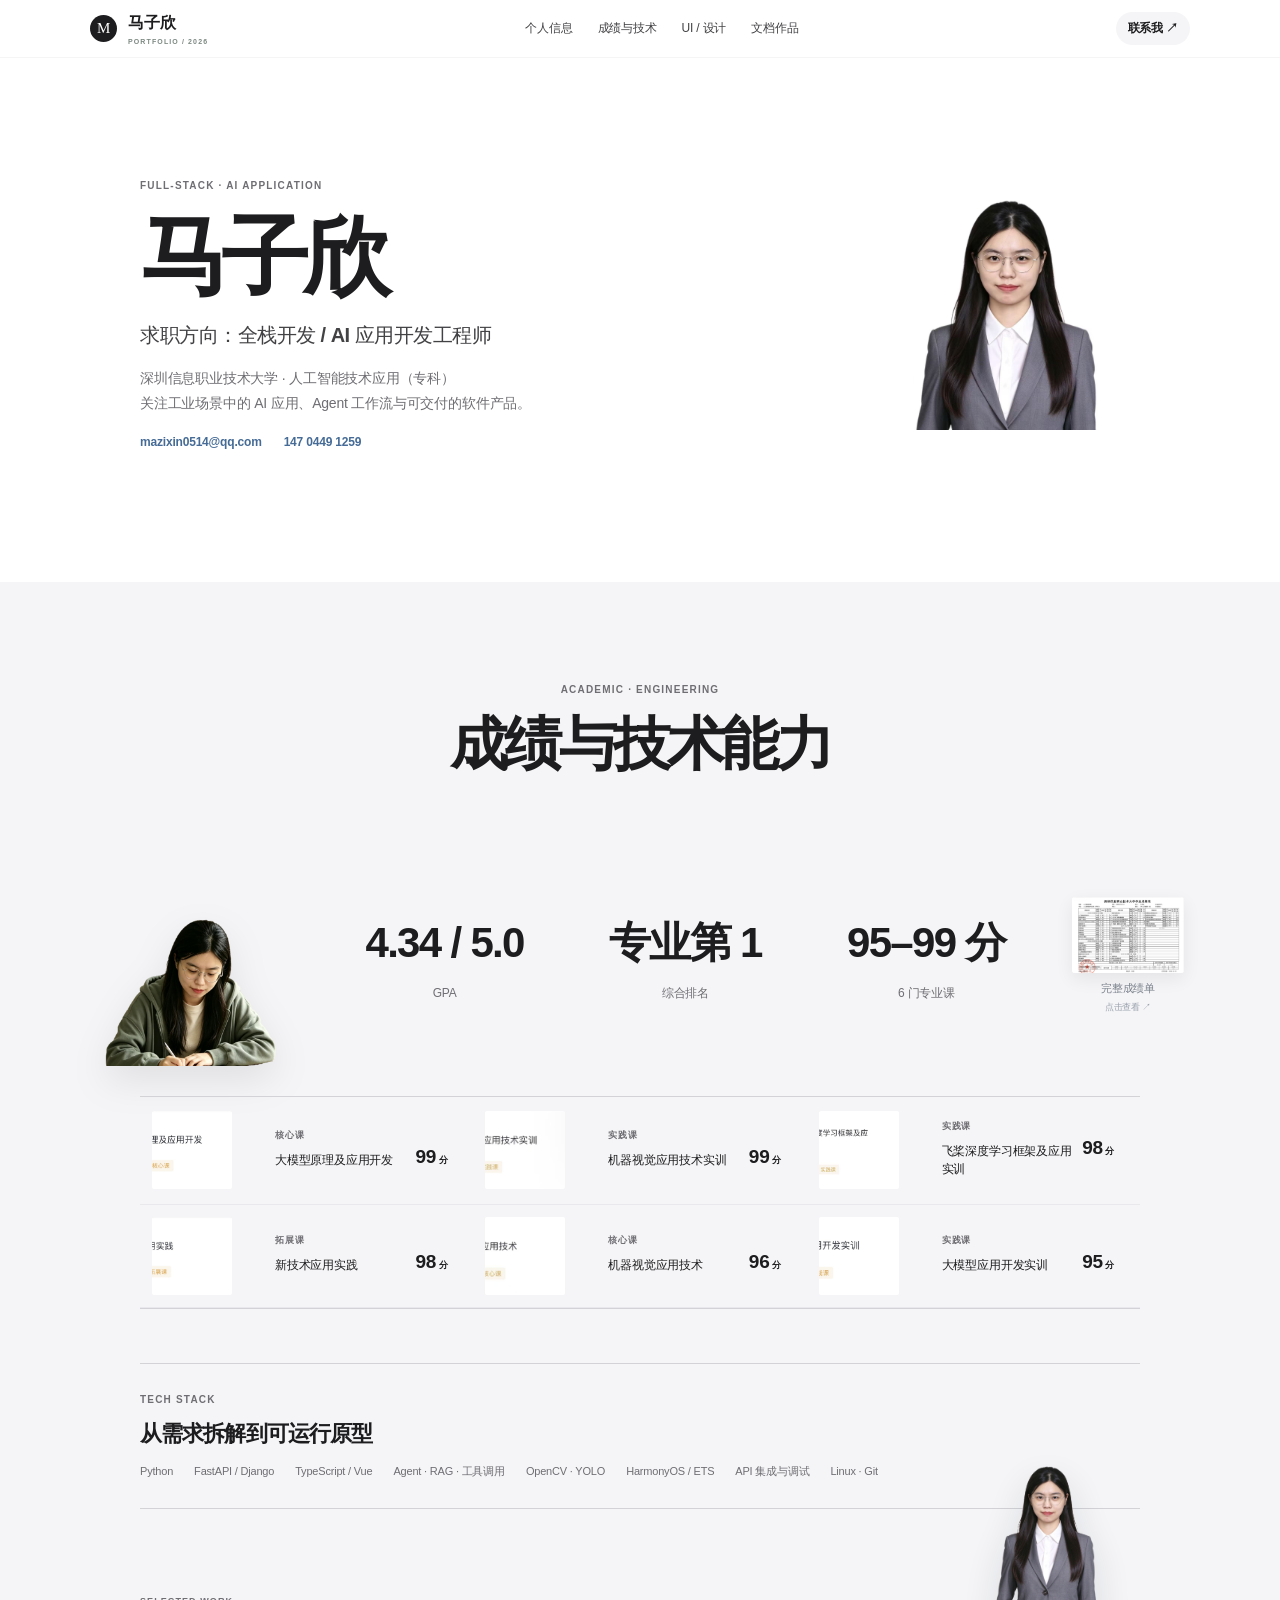
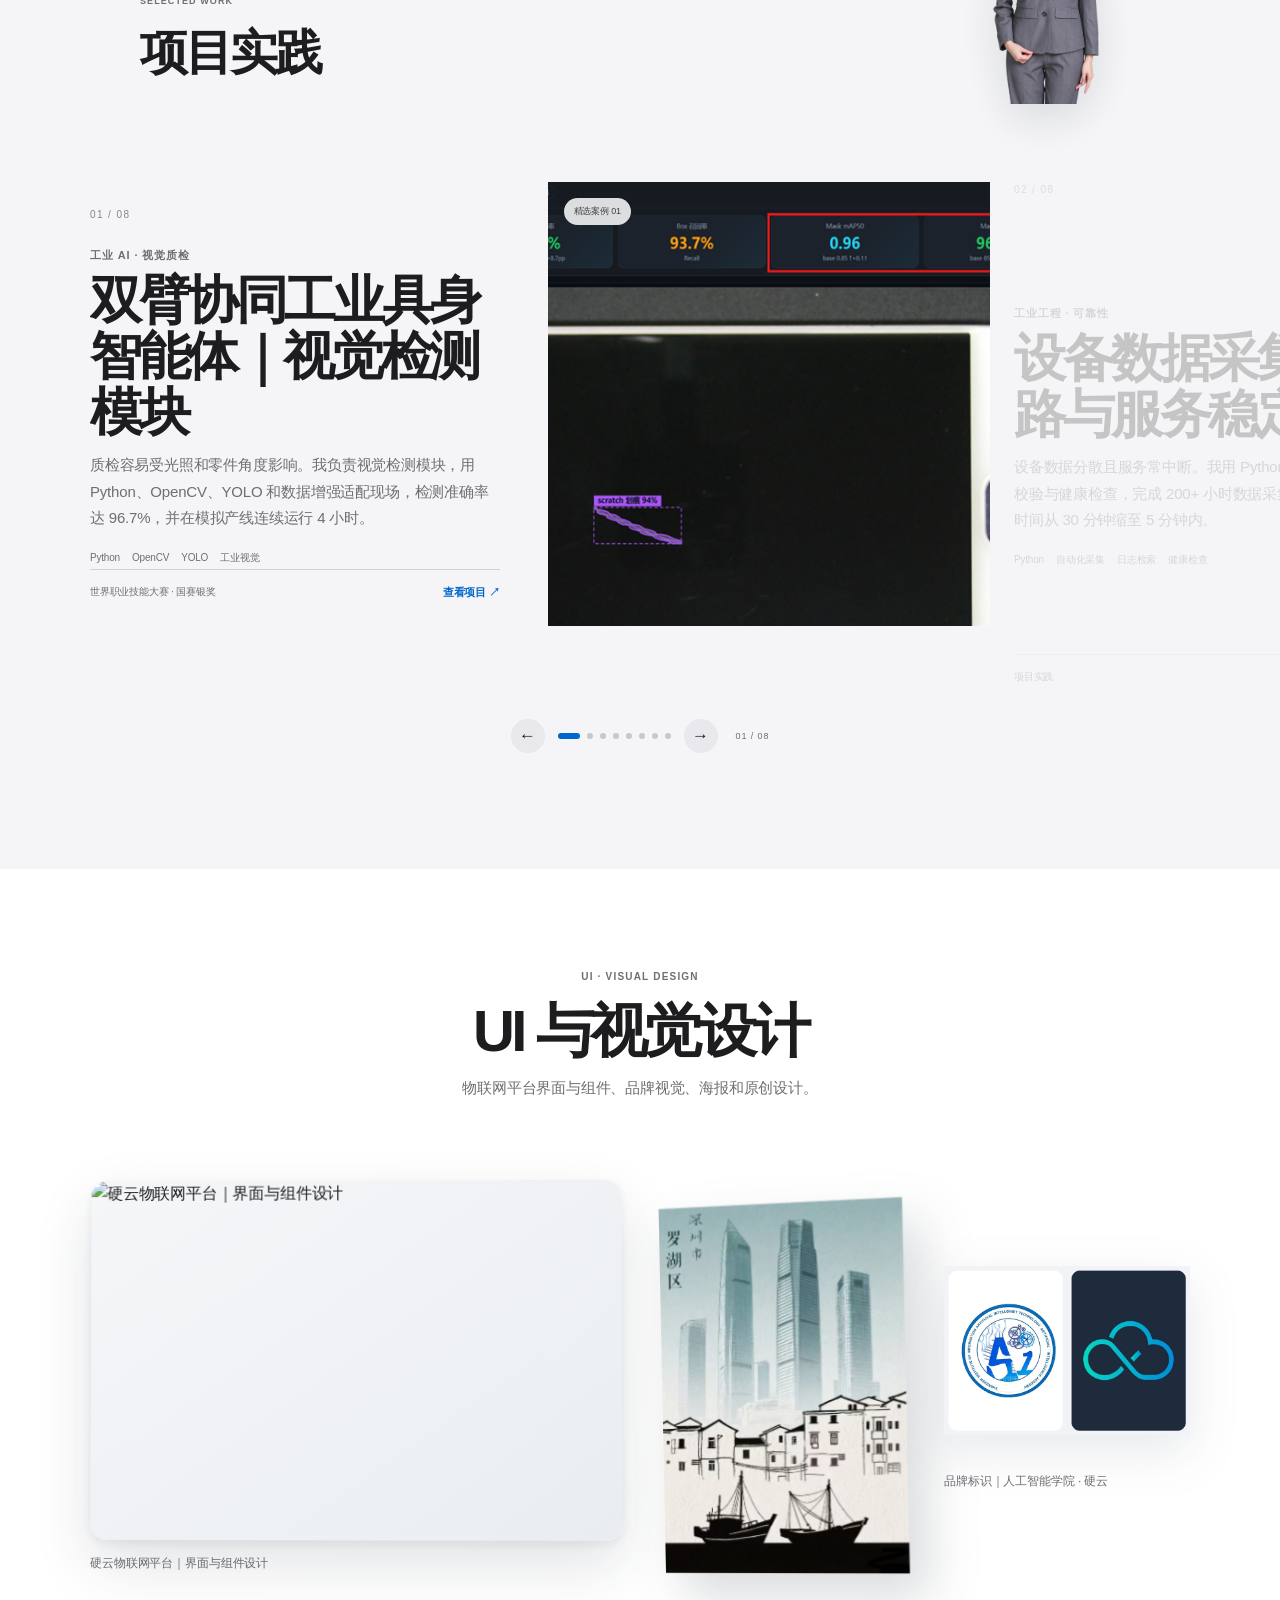
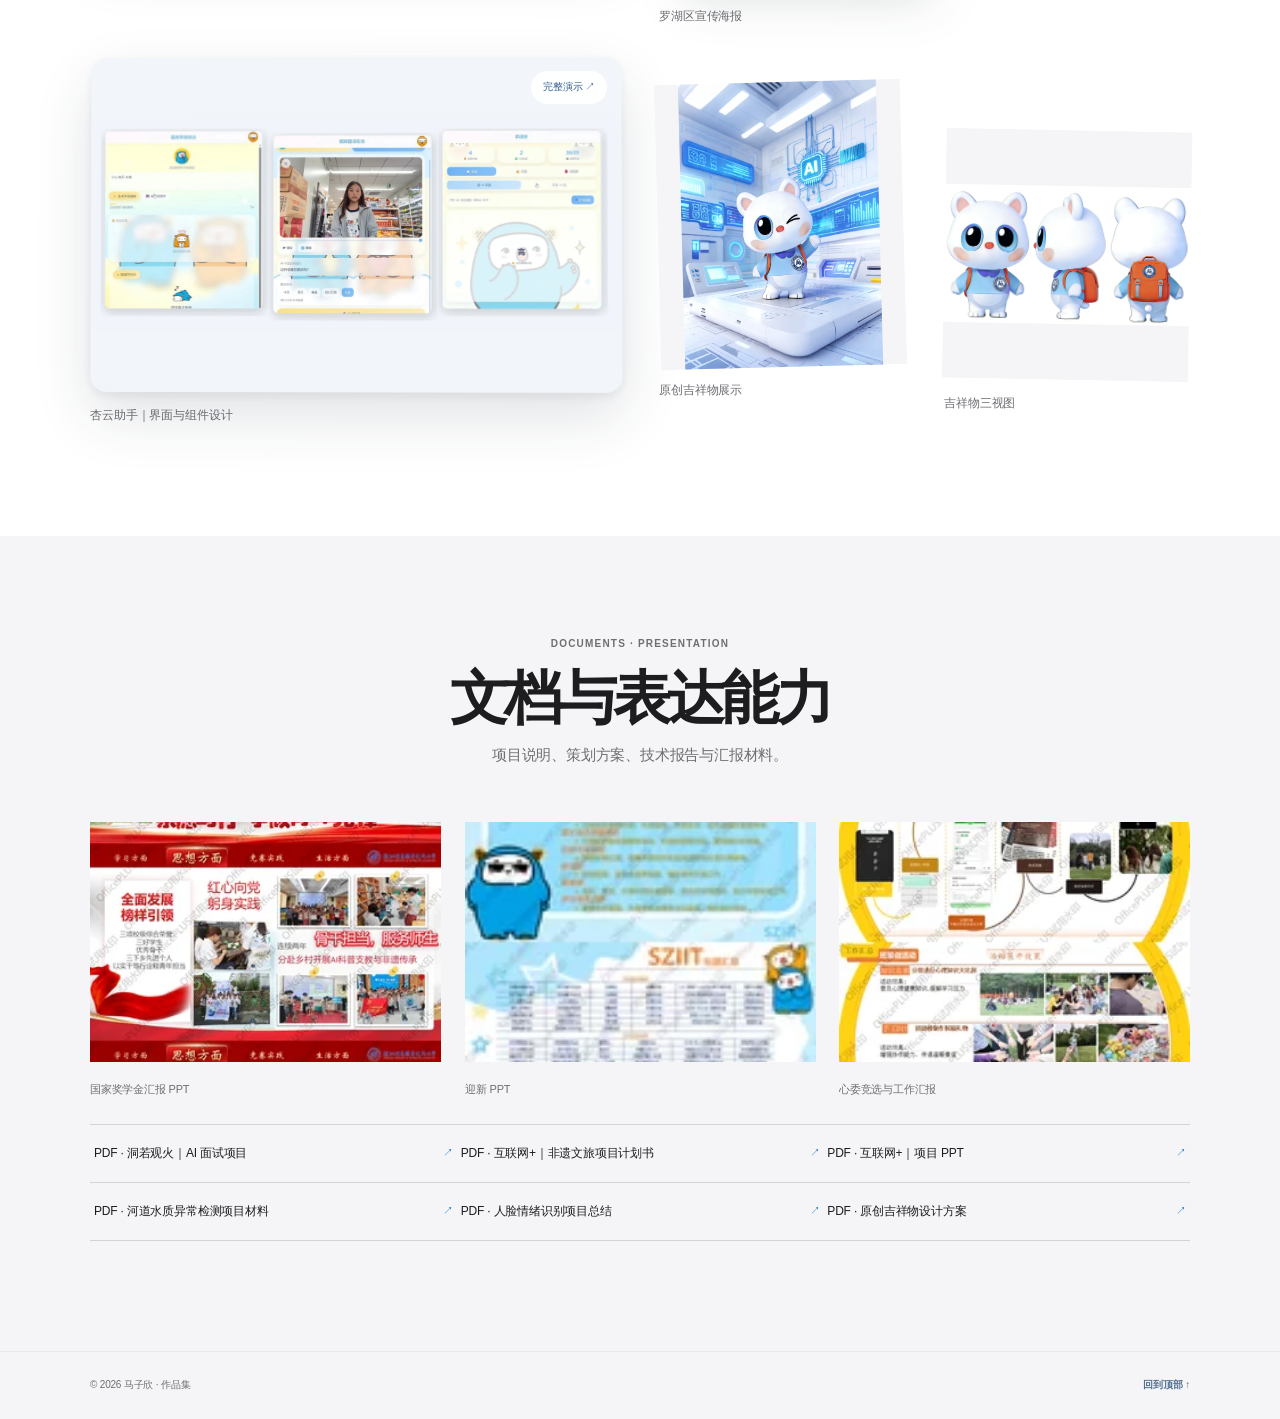
==== commit 379e04bf: "Refine portfolio design showcase" ====
--- a/index.html
+++ b/index.html
@@ -1,17 +1,17 @@
-<!doctype html>
-<html lang="zh-CN">
-<head><meta charset="utf-8"><meta name="viewport" content="width=device-width,initial-scale=1"><meta name="theme-color" content="#f3f6fa"><title>马子欣｜AI 应用与全栈作品集</title><meta name="description" content="马子欣的 AI 应用开发、全栈项目、UI 设计和文档作品集"><link rel="stylesheet" href="styles.css"></head>
-<body>
-<header class="topbar"><a class="brand" href="#profile"><span class="brand-mark">M</span><span>马子欣 <small>PORTFOLIO / 2026</small></span></a><nav class="nav-links"><a href="#profile">个人信息</a><a href="#tech">成绩与技术</a><a href="#design">UI / 设计</a><a href="#documents">文档作品</a></nav><a class="nav-contact" href="mailto:mazixin0514@qq.com">联系我 ↗</a><button class="menu-toggle" aria-label="展开导航">☰</button></header>
-<main>
-<section class="portfolio-section profile-section" id="profile"><div class="profile-card"><img class="profile-portrait" src="assets/profile-headshot.jpg" alt="马子欣证件照"><div class="profile-copy"><p class="eyebrow">FULL-STACK · AI APPLICATION</p><h1>马子欣</h1><p class="profile-target">求职方向：全栈开发 / AI 应用开发工程师</p><p class="profile-bio">深圳信息职业技术大学 · 人工智能技术应用（专科）<br>关注工业场景中的 AI 应用、Agent 工作流与可交付的软件产品。</p><div class="profile-contact"><a href="mailto:mazixin0514@qq.com">mazixin0514@qq.com</a><a href="tel:14704491259">147 0449 1259</a></div></div></div></section>
-<section class="portfolio-section" id="tech"><div class="clean-section-head"><p class="eyebrow">ACADEMIC · ENGINEERING</p><h2>成绩与技术能力</h2></div><div class="score-summary"><div class="score-values"><article><strong>4.34 / 5.0</strong><span>GPA</span></article><article><strong>专业第 1</strong><span>综合排名</span></article><article><strong>95–99 分</strong><span>6 门专业课</span></article></div><img class="study-decoration" src="assets/study-decoration.png" alt="学习场景照片"></div><a class="transcript-link" href="assets/transcript.jpg" target="_blank" rel="noopener"><img src="assets/transcript.jpg" alt="成绩单"><span><b>完整成绩单</b><small>点击查看 ↗</small></span></a><div class="course-grid" id="course-grid"></div><div class="tech-overview"><div><p class="eyebrow">TECH STACK</p><h3>从需求拆解到可运行原型</h3><div class="skill-pills"><span>Python</span><span>FastAPI / Django</span><span>TypeScript / Vue</span><span>Agent · RAG · 工具调用</span><span>OpenCV · YOLO</span><span>HarmonyOS / ETS</span><span>API 集成与调试</span><span>Linux · Git</span></div></div><img class="tech-decoration" src="assets/tech-decoration.png" alt="个人形象装饰"></div><div class="project-subhead"><div><p class="eyebrow">SELECTED WORK</p><h3>项目实践</h3></div><span>滑动浏览 · 点击查看详情</span></div><div class="project-carousel"><div class="project-viewport" id="project-viewport"><div class="project-rail" id="project-rail"></div></div><div class="carousel-controls"><button class="carousel-arrow" id="project-prev" aria-label="上一个作品">←</button><div class="carousel-dots" id="project-dots"></div><button class="carousel-arrow" id="project-next" aria-label="下一个作品">→</button><span class="carousel-count" id="project-count">01 / 08</span></div></div></section>
-<section class="portfolio-section" id="design"><div class="clean-section-head"><p class="eyebrow">UI · VISUAL DESIGN</p><h2>UI 与视觉设计</h2><p>物联网平台界面与组件、品牌视觉、海报和原创设计。</p></div><div class="gallery-grid" id="gallery-grid"></div></section>
-<section class="portfolio-section" id="documents"><div class="clean-section-head"><p class="eyebrow">DOCUMENTS · PRESENTATION</p><h2>文档与表达能力</h2><p>项目说明、策划方案、技术报告与汇报材料。</p></div><div class="document-preview-grid" id="deck-grid"></div><div class="doc-grid" id="doc-grid"></div></section>
-</main>
-<footer class="footer wrap"><span>© 2026 马子欣 · 作品集</span><a href="#profile">回到顶部 ↑</a></footer>
-<dialog class="lightbox" id="lightbox"><button class="lightbox-close">×</button><img alt=""><p></p></dialog>
-<script src="content.js"></script><script src="common.js"></script><script src="app.js"></script><script src="courses.js"></script></body></html>
-
-
-
+<!doctype html>
+<html lang="zh-CN">
+<head><meta charset="utf-8"><meta name="viewport" content="width=device-width,initial-scale=1"><meta name="theme-color" content="#f3f6fa"><title>马子欣｜AI 应用与全栈作品集</title><meta name="description" content="马子欣的 AI 应用开发、全栈项目、UI 设计和文档作品集"><link rel="stylesheet" href="styles.css"></head>
+<body>
+<header class="topbar"><a class="brand" href="#profile"><span class="brand-mark">M</span><span>马子欣 <small>PORTFOLIO / 2026</small></span></a><nav class="nav-links"><a href="#profile">个人信息</a><a href="#tech">成绩与技术</a><a href="#design">UI / 设计</a><a href="#documents">文档作品</a></nav><a class="nav-contact" href="mailto:mazixin0514@qq.com">联系我 ↗</a><button class="menu-toggle" aria-label="展开导航">☰</button></header>
+<main>
+<section class="portfolio-section profile-section" id="profile"><div class="profile-card"><img class="profile-portrait" src="assets/profile-headshot.jpg" alt="马子欣证件照"><div class="profile-copy"><p class="eyebrow">FULL-STACK · AI APPLICATION</p><h1>马子欣</h1><p class="profile-target">求职方向：全栈开发 / AI 应用开发工程师</p><p class="profile-bio">深圳信息职业技术大学 · 人工智能技术应用（专科）<br>关注工业场景中的 AI 应用、Agent 工作流与可交付的软件产品。</p><div class="profile-contact"><a href="mailto:mazixin0514@qq.com">mazixin0514@qq.com</a><a href="tel:14704491259">147 0449 1259</a></div></div></div></section>
+<section class="portfolio-section" id="tech"><div class="clean-section-head"><p class="eyebrow">ACADEMIC · ENGINEERING</p><h2>成绩与技术能力</h2></div><div class="score-summary"><img class="study-decoration" src="assets/study-decoration.png" alt="" aria-hidden="true"><div class="score-values"><article><strong>4.34 / 5.0</strong><span>GPA</span></article><article><strong>专业第 1</strong><span>综合排名</span></article><article><strong>95–99 分</strong><span>6 门专业课</span></article></div><a class="transcript-link score-transcript" href="assets/transcript.jpg" target="_blank" rel="noopener"><img src="assets/transcript.jpg" alt="成绩单"><span><b>完整成绩单</b><small>点击查看 ↗</small></span></a></div><div class="course-grid" id="course-grid"></div><div class="tech-overview"><div><p class="eyebrow">TECH STACK</p><h3>从需求拆解到可运行原型</h3><div class="skill-pills"><span>Python</span><span>FastAPI / Django</span><span>TypeScript / Vue</span><span>Agent · RAG · 工具调用</span><span>OpenCV · YOLO</span><span>HarmonyOS / ETS</span><span>API 集成与调试</span><span>Linux · Git</span></div></div></div><div class="project-subhead"><div><p class="eyebrow">SELECTED WORK</p><h3>项目实践</h3></div><img class="project-decoration" src="assets/tech-decoration.png" alt="" aria-hidden="true"></div><div class="project-carousel"><div class="project-viewport" id="project-viewport"><div class="project-rail" id="project-rail"></div></div><div class="carousel-controls"><button class="carousel-arrow" id="project-prev" aria-label="上一个作品">←</button><div class="carousel-dots" id="project-dots"></div><button class="carousel-arrow" id="project-next" aria-label="下一个作品">→</button><span class="carousel-count" id="project-count">01 / 08</span></div></div></section>
+<section class="portfolio-section" id="design"><div class="clean-section-head"><p class="eyebrow">UI · VISUAL DESIGN</p><h2>UI 与视觉设计</h2><p>物联网平台界面与组件、品牌视觉、海报和原创设计。</p></div><div class="gallery-grid" id="gallery-grid"></div></section>
+<section class="portfolio-section" id="documents"><div class="clean-section-head"><p class="eyebrow">DOCUMENTS · PRESENTATION</p><h2>文档与表达能力</h2><p>项目说明、策划方案、技术报告与汇报材料。</p></div><div class="document-preview-grid" id="deck-grid"></div><div class="doc-grid" id="doc-grid"></div></section>
+</main>
+<footer class="footer wrap"><span>© 2026 马子欣 · 作品集</span><a href="#profile">回到顶部 ↑</a></footer>
+<dialog class="lightbox" id="lightbox"><button class="lightbox-close">×</button><img alt=""><p></p></dialog>
+<script src="content.js"></script><script src="common.js"></script><script src="app.js"></script><script src="courses.js"></script></body></html>
+
+
+
--- a/styles.css
+++ b/styles.css
@@ -1,82 +1,82 @@
-:root{--ink:#132927;--muted:#687572;--paper:#f3f5f1;--white:#fff;--line:#dfe5df;--green:#0e715f;--lime:#d7f06d;--navy:#152725;font-family:Inter,"PingFang SC","Microsoft YaHei",Arial,sans-serif;color:var(--ink)}
-*{box-sizing:border-box}html{scroll-behavior:smooth}body{margin:0;background:var(--paper);line-height:1.65}a{color:inherit;text-decoration:none}button{font:inherit}.wrap{width:min(1160px,calc(100% - 48px));margin:auto}
-.topbar{height:76px;padding:0 max(24px,calc((100vw - 1160px)/2));display:flex;align-items:center;justify-content:space-between;background:#f3f5f1ed;border-bottom:1px solid #13292714;position:sticky;top:0;z-index:20;backdrop-filter:blur(14px)}.brand{display:flex;align-items:center;gap:11px;font-weight:800}.brand small{display:block;font-size:8px;color:#7d8983;letter-spacing:.16em}.brand-mark{width:34px;height:34px;border-radius:11px;background:var(--ink);color:var(--lime);display:grid;place-items:center;font:20px Georgia}.nav-links{display:flex;gap:28px;color:#52615d;font-size:13px}.nav-links a:hover,.text-link:hover{color:var(--green)}.nav-contact{font-size:12px;font-weight:700;border:1px solid #bac6bf;padding:9px 15px;border-radius:999px}.menu-toggle{display:none;border:0;background:none;font-size:22px}
-.eyebrow{font-size:10px;letter-spacing:.18em;text-transform:uppercase;font-weight:800;color:var(--green);margin:0 0 17px}.pulse{display:inline-block;width:7px;height:7px;background:#6aa98a;border-radius:50%;margin-right:8px;box-shadow:0 0 0 4px #6aa98a29}h1,h2,h3,p{margin-top:0}h1{font-size:clamp(42px,5.2vw,68px);letter-spacing:-.06em;line-height:1.15;margin-bottom:25px}h1 em,h2 em{font-style:normal;color:var(--green)}
-.hero{padding:72px 0 28px;display:grid;grid-template-columns:1.08fr .92fr;gap:60px;position:relative;align-items:center}.hero-lead{max-width:570px;color:#5e6c67;font-size:16px;line-height:1.9}.hero-tags{display:flex;flex-wrap:wrap;gap:8px;margin:24px 0 30px}.hero-tags span,.tag{background:#e7ece6;border:1px solid #dce5dc;padding:6px 11px;border-radius:999px;font-size:11px;color:#42534d}.hero-actions{display:flex;align-items:center;gap:22px}.button{display:inline-flex;align-items:center;gap:24px;padding:13px 18px;border-radius:999px;font-size:12px;font-weight:700;transition:.2s transform}.button:hover{transform:translateY(-2px)}.button-dark{background:var(--ink);color:white}.button-dark b{color:var(--lime)}.button-light{background:var(--lime);color:var(--ink)}.text-link{font-size:12px;font-weight:700}.hero-art{position:relative;min-height:350px;display:grid;place-items:center}.hero-frame{position:relative;width:min(100%,470px);height:290px;background:#182221;border-radius:20px;overflow:hidden;box-shadow:0 20px 60px #162b261a;transform:rotate(1.4deg)}.hero-frame:after{content:"";position:absolute;inset:55% 0 0;background:linear-gradient(transparent,#051111e0)}.hero-frame img{width:100%;height:100%;object-fit:cover;object-position:top}.frame-label{position:absolute;z-index:1;bottom:20px;left:22px;color:white;display:flex;flex-direction:column}.frame-label span{font-size:9px;letter-spacing:.18em;color:#c9e5d9}.frame-label b{font-size:14px}.hero-stamp{position:absolute;top:0;right:2px;width:88px;height:88px;background:var(--lime);border-radius:50%;display:grid;place-content:center;text-align:center;transform:rotate(9deg);font-weight:900;font-size:21px;line-height:1}.hero-stamp small{font-size:7px;letter-spacing:.12em;margin-top:5px}.hero-caption{position:absolute;left:1%;bottom:0;background:#fff;border:1px solid var(--line);padding:12px 16px;border-radius:13px;font-size:11px;line-height:1.55;box-shadow:0 20px 60px #162b261a;transform:rotate(-3deg)}.hero-bottom{grid-column:1/-1;display:flex;justify-content:space-between;color:#82908a;font-size:10px;border-top:1px solid var(--line);padding-top:16px}
-.proof-strip{display:grid;grid-template-columns:repeat(4,1fr);background:white;border:1px solid var(--line);border-radius:18px;margin:20px auto 90px;box-shadow:0 12px 40px #13292709}.proof-strip article{padding:22px 25px;border-right:1px solid var(--line);display:flex;flex-direction:column}.proof-strip article:last-child{border:0}.proof-strip strong{font-size:29px;line-height:1.1;letter-spacing:-.05em}.proof-strip strong span{font-size:14px;color:var(--green)}.proof-strip small{font-size:10px;color:var(--muted);margin-top:5px}
-.section{padding:0 0 95px}.section-head{display:flex;align-items:end;justify-content:space-between;gap:40px;margin-bottom:26px}.section-head h2,.materials-inner h2,.dark-band h2,.closing h2{font-size:clamp(28px,3.4vw,43px);line-height:1.25;letter-spacing:-.05em;margin:0}.section-head>p{max-width:400px;color:var(--muted);font-size:12px;margin:0 0 5px}.project-grid{display:grid;grid-template-columns:repeat(2,1fr);gap:16px}.project-card{background:white;border:1px solid var(--line);border-radius:18px;overflow:hidden;display:flex;min-height:220px;transition:.25s;}.project-card:hover{box-shadow:0 20px 60px #162b261a;transform:translateY(-3px)}.project-image{width:37%;min-width:37%;position:relative;background:#1a2a27;overflow:hidden}.project-image img{width:100%;height:100%;object-fit:cover;transition:.5s}.project-card:hover .project-image img{transform:scale(1.04)}.image-mark{position:absolute;left:13px;top:13px;background:var(--lime);padding:5px 8px;border-radius:7px;font-size:9px;font-weight:800}.project-copy{padding:19px 20px 16px;display:flex;flex-direction:column;justify-content:space-between;min-width:0}.project-kicker{font-size:9px;color:var(--green);font-weight:800;letter-spacing:.13em;margin-bottom:8px}.project-copy h3{font-size:17px;line-height:1.35;margin:0 0 8px}.project-copy p{font-size:11px;color:#687670;line-height:1.7;margin-bottom:14px}.card-bottom{display:flex;justify-content:space-between;gap:7px;align-items:center}.card-award{font-size:9px;color:#8c673a;background:#fbf3e7;padding:5px 8px;border-radius:7px}.card-open{font-size:10px;color:var(--green);font-weight:800}.compact-grid .project-card{min-height:170px}.compact-grid .project-image{width:32%;min-width:32%}.compact-grid .project-copy h3{font-size:15px}
-.dark-band{background:var(--navy);color:#f5f7f3;padding:75px 0}.dark-band-inner{display:grid;grid-template-columns:1fr .9fr;gap:90px;align-items:center}.eyebrow-light{color:#b9dc93}.dark-band h2{font-size:42px}.dark-lead{max-width:400px;color:#b7c1bd;font-size:13px;line-height:1.9;margin:18px 0 25px}.capability-list{border-top:1px solid #ffffff23}.capability-list article{padding:16px 0;border-bottom:1px solid #ffffff23;display:flex;gap:18px}.capability-list article>span{color:var(--lime);font-size:10px;font-weight:800}.capability-list b,.capability-list small{display:block}.capability-list b{font-size:14px}.capability-list small{color:#99aaa4;font-size:10px;margin-top:5px}
-.materials-band{background:#e6ece4;padding:68px 0}.materials-inner{display:grid;grid-template-columns:.75fr 1.25fr;gap:65px;align-items:center}.materials-inner p:not(.eyebrow){max-width:390px;color:#67736e;font-size:12px;line-height:1.85;margin:18px 0 24px}.materials-preview{display:grid;grid-template-columns:1.2fr .8fr;grid-template-rows:135px 135px;gap:12px}.materials-preview a{border-radius:14px;overflow:hidden;background:white;position:relative}.materials-preview a:first-child{grid-row:span 2}.materials-preview img{width:100%;height:100%;object-fit:cover}.materials-preview span{position:absolute;bottom:0;left:0;right:0;padding:18px 13px 10px;background:linear-gradient(transparent,#0e1c1be8);color:white;font-size:10px}
-.closing{padding:95px 0 85px}.closing h2{font-size:51px}.closing>p:not(.eyebrow){color:var(--muted);font-size:13px;margin:17px 0 22px}.footer{border-top:1px solid var(--line);padding:21px 0 28px;display:flex;justify-content:space-between;color:#84908a;font-size:10px}.footer a,.back-link{color:var(--green);font-weight:700}
-.page-hero{padding:62px 0 35px}.page-hero h1{font-size:clamp(38px,5vw,58px);margin:14px 0}.page-hero>p:last-child{max-width:720px;color:var(--muted);font-size:14px}
-.case-wrap{width:min(1040px,calc(100% - 48px));margin:auto}.case-hero{padding:48px 0 34px}.case-hero h1{font-size:clamp(37px,5vw,56px);margin:18px 0 14px}.case-summary{max-width:780px;color:#64726d;font-size:15px;line-height:1.9}.case-meta,.case-awards,.tag-list{display:flex;flex-wrap:wrap;gap:7px;margin:18px 0}.award-chip{font-size:10px;background:#fbf0df;color:#7b582f;border-radius:999px;padding:7px 10px}.case-actions{display:flex;gap:14px;flex-wrap:wrap;margin:22px 0}.repo-placeholder{font-size:11px;color:#7b8580;border:1px dashed #aeb9b1;border-radius:999px;padding:11px 15px;background:#ffffff80}.case-metrics{display:grid;grid-template-columns:repeat(3,1fr);gap:12px;margin:22px 0 48px}.case-metrics article{padding:19px;border-radius:15px;background:#e8eee7}.case-metrics strong{display:block;font-size:25px;line-height:1.15}.case-metrics small{display:block;color:#64716c;font-size:10px;margin-top:7px}.case-layout{display:grid;grid-template-columns:minmax(0,1fr) 240px;gap:48px;align-items:start}.case-main section{border-top:1px solid var(--line);padding:26px 0}.case-main h2{font-size:21px;margin:0 0 12px}.case-main p,.case-main li{font-size:13px;color:#5e6d66;line-height:1.9}.case-main ul{padding-left:19px}.case-aside{position:sticky;top:95px;background:white;border:1px solid var(--line);border-radius:16px;padding:19px}.case-aside b{font-size:13px}.case-aside p{font-size:11px;color:var(--muted);line-height:1.7}.case-aside .tag{font-size:9px}.match-box{background:#e3eee5;border-radius:14px;padding:16px;margin-top:20px}.match-box h3{font-size:13px;margin:0 0 8px}.match-box li{font-size:10px;margin:4px 0;color:#5e6d66}.flowline{display:flex;align-items:stretch;gap:7px;flex-wrap:wrap;margin:18px 0}.flow-step{flex:1;min-width:115px;background:white;border:1px solid var(--line);border-radius:11px;padding:12px;font-size:10px;text-align:center;color:#30453e}.flow-arrow{align-self:center;color:var(--green);font-weight:900}
-.evidence-grid{display:grid;grid-template-columns:repeat(2,1fr);gap:12px;margin-top:18px}.evidence-card{border:1px solid var(--line);background:white;border-radius:14px;overflow:hidden;margin:0}.evidence-card img,.evidence-card video{display:block;width:100%;max-height:430px;object-fit:cover;background:#182321}.evidence-card img{cursor:zoom-in}.evidence-card figcaption{padding:10px 12px;font-size:10px;color:#65726d}.pdf-card{display:flex;align-items:center;gap:12px;padding:15px}.pdf-card span:first-child{width:52px;height:52px;display:grid;place-items:center;background:#e7eee5;border-radius:10px;color:var(--green);font-weight:900}.pdf-card b{font-size:12px}.pdf-card small{display:block;color:var(--muted);font-size:10px;margin-top:3px}
-.lightbox{max-width:94vw;max-height:94vh;border:0;border-radius:14px;padding:12px;background:#101918;color:white;box-shadow:0 30px 90px #0008}.lightbox::backdrop{background:#0a1210d9;backdrop-filter:blur(5px)}.lightbox img{display:block;max-width:calc(94vw - 24px);max-height:80vh;object-fit:contain;border-radius:8px}.lightbox p{font-size:11px;color:#d4ded8;margin:9px 4px 2px}.lightbox-close{float:right;border:0;background:white;color:#132927;border-radius:50%;width:32px;height:32px;font-size:23px;cursor:pointer}
-.honor-hero{background:var(--navy);color:white;padding:65px 0 52px}.honor-hero h1{font-size:50px;margin:12px 0}.honor-hero p{color:#b7c4be;max-width:720px;font-size:13px;line-height:1.9}.honor-grid{display:grid;grid-template-columns:repeat(3,1fr);gap:14px;margin:28px 0 55px}.honor-card{background:white;border:1px solid var(--line);border-radius:16px;padding:20px}.honor-card .number{font-size:10px;color:var(--green);font-weight:800;letter-spacing:.14em}.honor-card h3{font-size:15px;margin:10px 0 7px}.honor-card p{font-size:11px;color:var(--muted);line-height:1.8;margin:0}.award-gallery{display:grid;grid-template-columns:repeat(3,1fr);gap:14px;margin:18px 0 65px}.award-tile,.gallery-tile,.video-tile{background:white;border:1px solid var(--line);border-radius:14px;overflow:hidden}.award-tile img{width:100%;height:200px;object-fit:contain;background:#f6f6f0;cursor:zoom-in}.award-tile div,.video-tile div{padding:11px 12px}.award-tile b,.video-tile b{font-size:11px;display:block}.award-tile small,.video-tile small{color:var(--muted);font-size:10px}.gallery-grid,.doc-grid,.video-grid{display:grid;grid-template-columns:repeat(3,1fr);gap:13px}.gallery-tile img{width:100%;height:220px;object-fit:cover;cursor:zoom-in}.gallery-tile p{font-size:11px;margin:0;padding:10px 12px;color:#53645d}.doc-card{padding:15px;border-radius:14px;background:white;border:1px solid var(--line);min-height:85px}.doc-card b{font-size:12px;display:block}.doc-card small{font-size:10px;color:var(--muted)}.doc-card:hover{border-color:#8bb69c}.video-tile img{width:100%;aspect-ratio:16/9;object-fit:cover;background:#172421}.media-section{padding:28px 0 55px}.media-section h2{font-size:24px}.note-box{background:#fff6e9;border:1px solid #efdbba;border-radius:13px;color:#795e36;font-size:11px;padding:13px 15px;margin:18px 0}
-@media(max-width:850px){.hero{grid-template-columns:1fr;gap:18px;padding-top:52px}.hero-art{min-height:320px}.dark-band-inner,.materials-inner{grid-template-columns:1fr;gap:32px}.case-layout{grid-template-columns:1fr}.case-aside{position:static;order:-1}.honor-grid{grid-template-columns:repeat(2,1fr)}}
-@media(max-width:650px){.wrap,.case-wrap{width:calc(100% - 30px)}.topbar{height:64px;padding:0 15px}.nav-links{display:none;position:absolute;top:63px;left:0;right:0;background:var(--paper);padding:18px 20px;border-bottom:1px solid var(--line);flex-direction:column;gap:13px}.nav-links.open{display:flex}.nav-contact{margin-left:auto;margin-right:10px;padding:7px 11px}.menu-toggle{display:block}.hero{padding-top:38px}.hero-art{min-height:270px}.hero-frame{height:225px}.hero-stamp{width:74px;height:74px}.hero-bottom{font-size:9px}.proof-strip{grid-template-columns:repeat(2,1fr);margin-bottom:68px}.proof-strip article{padding:16px;border-bottom:1px solid var(--line)}.proof-strip article:nth-child(2){border-right:0}.proof-strip article:nth-child(n+3){border-bottom:0}.proof-strip strong{font-size:23px}.section{padding-bottom:70px}.section-head{display:block}.section-head>p{margin-top:12px}.project-grid{grid-template-columns:1fr}.project-card{min-height:190px}.project-image{width:33%;min-width:33%}.project-copy{padding:14px}.project-copy h3{font-size:15px}.project-copy p{font-size:10px}.dark-band{padding:55px 0}.dark-band h2{font-size:34px}.materials-band{padding:50px 0}.materials-preview{grid-template-rows:110px 110px;gap:8px}.closing{padding:68px 0}.closing h2{font-size:39px}.footer{flex-wrap:wrap;gap:10px}.case-hero{padding-top:36px}.case-metrics{grid-template-columns:1fr}.case-layout{gap:18px}.evidence-grid,.award-gallery,.gallery-grid,.doc-grid,.video-grid{grid-template-columns:1fr 1fr}.award-tile img{height:145px}.gallery-tile img{height:160px}.honor-hero{padding:48px 0}.honor-hero h1{font-size:39px}}
-@media(max-width:420px){.hero-actions{gap:14px}.button{padding:11px 14px;gap:14px}.project-image{width:29%;min-width:29%}.honor-grid,.award-gallery,.gallery-grid,.doc-grid,.video-grid{grid-template-columns:1fr}}
-
-
-.course-grid{display:grid;grid-template-columns:repeat(3,minmax(0,1fr));gap:13px}
-.course-card{display:flex;align-items:center;gap:14px;min-height:115px;padding:12px;background:#fff;border:1px solid var(--line);border-radius:14px}
-.course-card img{width:126px;height:86px;flex:0 0 126px;object-fit:contain;background:#f7f8f5;border-radius:8px;cursor:zoom-in}
-.course-card div{min-width:0;display:flex;flex-direction:column}
-.course-card small{font-size:9px;color:var(--green);font-weight:800;letter-spacing:.1em}
-.course-card b{font-size:12px;line-height:1.45;margin:4px 0}
-.course-card strong{font-size:22px;color:var(--green);line-height:1.1}
-.course-card strong i{font-style:normal;font-size:11px}
-.materials-preview a:after{content:"";position:absolute;inset:0;display:grid;place-items:center;background:#102b26bf;color:white;font-size:12px;font-weight:800;opacity:0;transition:opacity .2s;z-index:2}
-.materials-preview a:hover:after{content:"点击查看详情 ↗";opacity:1}
-.materials-preview span{z-index:3;pointer-events:none}
-@media(max-width:900px){.course-grid{grid-template-columns:repeat(2,minmax(0,1fr))}}
-@media(max-width:650px){.course-grid{grid-template-columns:1fr 1fr}.course-card{gap:9px;padding:9px}.course-card img{width:96px;height:72px;flex-basis:96px}.course-card b{font-size:10px}}
-@media(max-width:420px){.course-grid{grid-template-columns:1fr}.course-card img{width:126px;height:82px;flex-basis:126px}.course-card b{font-size:12px}}
-
-
-.long-doc{padding:54px 0 80px}.long-doc h1{font-size:clamp(30px,4vw,48px);margin:0 0 10px}.long-doc>p:not(.eyebrow){color:var(--muted);font-size:12px}.zoom-tools{display:flex;justify-content:center;gap:9px;margin:20px 0}.zoom-tools button{border:1px solid var(--line);background:white;color:var(--ink);border-radius:999px;padding:8px 14px;font-size:11px;cursor:pointer}.zoom-tools button:hover{border-color:var(--green);color:var(--green)}.long-image-stage{background:white;border:1px solid var(--line);border-radius:14px;padding:18px;overflow:auto;text-align:center}.long-image-stage img{max-width:none;height:auto;display:block;margin:0 auto}
-
-.honor-card .text-link{display:inline-block;margin-top:12px}
-
-.video-page{padding:58px 0 72px}.video-page h1{font-size:clamp(32px,4vw,52px);margin:12px 0}.video-description{font-size:13px;color:var(--muted)}.player-controls{display:flex;align-items:center;gap:10px;margin:20px 0 12px}.player-controls label{font-size:11px;font-weight:700}.player-controls select{border:1px solid var(--line);background:#fff;border-radius:8px;padding:8px 10px;color:var(--ink);font:inherit;font-size:11px}.player-hint{margin-left:auto;font-size:10px;color:var(--muted)}.video-player-shell{background:#07110f;border-radius:18px;overflow:hidden;box-shadow:0 18px 50px #142c281c}.video-player-shell video{display:block;width:100%;max-height:76vh;background:#050706}.video-note{font-size:10px;color:var(--muted);margin-top:12px}
-.video-tile.is-playable{display:block;position:relative}.video-tile.is-playable img{display:block}.video-tile.is-playable:after{content:"▶";position:absolute;left:50%;top:35%;transform:translate(-50%,-50%);width:46px;height:46px;border-radius:50%;background:#d7f06de8;color:#17392f;display:grid;place-items:center;padding-left:3px;font-size:15px;pointer-events:none}.video-tile.is-playable:hover{border-color:#8bb69c;box-shadow:0 12px 32px #13292713}.case-video-link{display:block}.case-video-link img{cursor:pointer}.case-video-link figcaption b{display:block;color:var(--green);margin-top:4px}
-@media(max-width:650px){.video-page{padding-top:38px}.player-controls{flex-wrap:wrap}.player-hint{flex-basis:100%;margin-left:0}.video-player-shell{border-radius:12px}}
-
-
-.video-player-shell iframe{display:block;width:100%;aspect-ratio:16/9;border:0;background:#050706}.video-player-shell [hidden]{display:none!important}.case-video-link{position:relative}.case-video-link:after{content:"▶";position:absolute;left:50%;top:38%;transform:translate(-50%,-50%);width:48px;height:48px;border-radius:50%;background:#d7f06de8;color:#17392f;display:grid;place-items:center;padding-left:3px;font-size:15px;pointer-events:none}
-
-
-/* STAR case study: compact, evidence-led, and balanced for technical + full-stack roles */
-.star-card{display:grid;grid-template-columns:minmax(0,.9fr) minmax(0,1.1fr);background:#fff;border:1px solid var(--line);border-radius:18px;overflow:hidden;margin:0 0 24px;box-shadow:0 14px 40px #142c280b}.star-image{min-height:100%;background:#e9eee8}.star-image img{display:block;width:100%;height:100%;min-height:360px;max-height:540px;object-fit:cover}.star-copy{padding:25px 27px}.star-copy>.eyebrow{margin:0 0 7px}.star-copy h2{font-size:22px;margin:0 0 16px}.star-points{display:grid;gap:11px}.star-point{display:grid;grid-template-columns:76px 1fr;gap:11px;align-items:start;padding-bottom:10px;border-bottom:1px solid #e9eee9}.star-point:last-child{border-bottom:0;padding-bottom:0}.star-point>b{font-size:11px;color:#244a3c;display:flex;gap:8px;align-items:center}.star-point>b span{width:22px;height:22px;border-radius:50%;display:grid;place-items:center;background:#e3eee5;color:var(--green);font-weight:900}.star-point p{font-size:11px;line-height:1.65;color:#62716a;margin:2px 0 0}.case-evidence{border-top:1px solid var(--line);padding:22px 0}.case-evidence h2{font-size:18px;margin:0}.case-evidence .evidence-grid{margin-top:14px}
-@media(max-width:850px){.star-card{grid-template-columns:1fr 1.15fr}.star-image img{min-height:100%;height:100%}}
-@media(max-width:650px){.star-card{grid-template-columns:1fr}.star-image img{height:230px;min-height:0}.star-copy{padding:20px}.star-point{grid-template-columns:70px 1fr}}
-
-/* Clean four-part portfolio layout */
-.portfolio-section{width:min(1100px,calc(100% - 48px));margin:0 auto;padding:54px 0 60px;border-bottom:1px solid var(--line)}
-.profile-section{padding-top:40px}.profile-card{display:grid;grid-template-columns:minmax(0,1fr) 190px;gap:30px;align-items:center;padding:28px 34px;background:#fff;border:1px solid var(--line);border-radius:20px}.profile-portrait{grid-column:2;grid-row:1;width:170px;height:210px;object-fit:cover;object-position:top center;border-radius:14px;background:#f4f5f2}.profile-copy{grid-column:1;grid-row:1}.profile-copy h1{font-size:clamp(38px,5vw,54px);letter-spacing:-.05em;margin:8px 0}.profile-target{font-size:16px;font-weight:750;color:#31574a;margin:0 0 14px}.profile-bio{font-size:13px;line-height:1.9;color:#62716a;margin:0}.profile-contact{display:flex;gap:20px;flex-wrap:wrap;margin:16px 0 0;font-size:12px}.profile-contact a{color:var(--green);font-weight:700}
-.clean-section-head{position:relative;display:flex;justify-content:space-between;align-items:end;gap:20px;margin-bottom:20px}.clean-section-head .eyebrow{margin:0 0 6px}.clean-section-head h2{font-size:clamp(26px,3vw,34px);margin:0;letter-spacing:-.04em}.clean-section-head>p:last-child{font-size:12px;color:var(--muted);margin:0 0 3px}
-.score-summary{display:flex;align-items:center;justify-content:space-between;min-height:142px;padding:18px 24px 12px;background:#e7eee7;border-radius:16px;overflow:hidden;margin:0 0 15px}.score-values{display:grid;grid-template-columns:repeat(3,minmax(130px,1fr));gap:10px;flex:1}.score-values article{display:flex;flex-direction:column;gap:6px}.score-values strong{font-size:clamp(22px,2.4vw,30px);color:#16392f;letter-spacing:-.04em}.score-values span{font-size:11px;color:#68766f}.study-decoration{width:118px;height:130px;object-fit:contain;align-self:flex-end;margin:0 8px -12px 18px}
-.course-grid{grid-template-columns:repeat(3,minmax(0,1fr));gap:11px;margin-bottom:24px}.course-card{position:relative;display:grid;grid-template-columns:105px minmax(0,1fr);align-items:center;min-height:102px;background:#fff;border:1px solid var(--line);border-radius:12px;overflow:hidden}.course-card img{width:100%;height:100%;min-height:102px;object-fit:cover}.course-card div{padding:10px 12px;display:grid;grid-template-columns:1fr auto;gap:4px 6px}.course-card small{grid-column:1/-1;color:var(--green);font-size:9px}.course-card b{font-size:11px;line-height:1.5}.course-card strong{font-size:18px;color:#193d32}.course-card strong i{font-size:9px;font-style:normal}
-.tech-overview{display:flex;align-items:center;justify-content:space-between;position:relative;min-height:112px;padding:15px 22px;background:#fff;border:1px solid var(--line);border-radius:16px;margin:20px 0 27px;overflow:hidden}.tech-overview h3{font-size:16px;margin:3px 0 10px}.skill-pills{display:flex;flex-wrap:wrap;gap:7px;max-width:850px}.skill-pills span{padding:6px 10px;border:1px solid #dce5dd;border-radius:999px;background:#f8faf7;color:#3a5c4d;font-size:10px}.tech-decoration{width:100px;height:130px;object-fit:contain;object-position:center bottom;flex:0 0 100px;align-self:flex-end;margin:-26px 5px -17px 15px;opacity:.96}
-.project-subhead{display:flex;align-items:baseline;justify-content:space-between;margin:0 0 14px}.project-subhead h3{font-size:18px;margin:0}.project-subhead span{font-size:10px;color:var(--muted)}.project-grid{gap:14px}.project-card{min-height:200px}.project-copy p{font-size:11px;line-height:1.65}.project-card-compact{min-height:155px}.support-projects{padding-top:13px}
-#design,#documents{scroll-margin-top:80px}.gallery-grid{grid-template-columns:repeat(4,minmax(0,1fr));gap:12px;margin:0}.gallery-tile img{width:100%;height:160px;object-fit:cover}.gallery-tile p{font-size:10px;padding:0 11px 10px;margin:8px 0 0;color:#43534b}.document-preview-grid{display:grid;grid-template-columns:repeat(3,minmax(0,1fr));gap:12px;margin-bottom:12px}.document-preview-grid .gallery-tile img{height:170px}.doc-grid{grid-template-columns:repeat(3,minmax(0,1fr));gap:10px;margin:0}.doc-card{min-height:62px;padding:13px 15px;background:#fff;border:1px solid var(--line);border-radius:12px;display:flex;align-items:center;justify-content:space-between;color:var(--ink)}.doc-card b{font-size:11px}.doc-card small{color:var(--green)}.footer{width:min(1100px,calc(100% - 48px))}
-.case-story{display:grid;grid-template-columns:minmax(0,.85fr) minmax(0,1.15fr);gap:22px;align-items:center;padding:18px;background:#fff;border:1px solid var(--line);border-radius:16px;margin-bottom:18px}.case-story img{display:block;width:100%;max-height:380px;min-height:230px;object-fit:cover;border-radius:11px;background:#eef1ed}.case-story .eyebrow{margin:0 0 8px}.case-story p:last-child{font-size:13px;line-height:1.9;color:#5f6e67;margin:0}.case-evidence{border-top:1px solid var(--line);padding:22px 0}.case-evidence h2{font-size:18px;margin:0}.case-evidence .evidence-grid{margin-top:14px}
-@media(max-width:850px){.portfolio-section{width:calc(100% - 36px);padding:42px 0 48px}.course-grid{grid-template-columns:repeat(2,minmax(0,1fr))}.gallery-grid{grid-template-columns:repeat(3,minmax(0,1fr))}.case-story{grid-template-columns:1fr 1fr}.case-story img{min-height:210px}}
-@media(max-width:650px){.portfolio-section{width:calc(100% - 28px);padding:34px 0 40px}.profile-card{grid-template-columns:92px minmax(0,1fr);gap:16px;padding:18px}.profile-portrait{grid-column:1;grid-row:1;width:92px;height:125px}.profile-copy{grid-column:2;grid-row:1}.profile-copy h1{font-size:32px}.profile-target{font-size:13px;line-height:1.5}.profile-bio{font-size:10px}.profile-contact{font-size:10px;gap:5px 12px;margin-top:9px}.clean-section-head{display:block}.clean-section-head>p:last-child{margin-top:9px}.score-summary{min-height:110px;padding:12px}.score-values{grid-template-columns:repeat(3,minmax(0,1fr));gap:5px}.score-values strong{font-size:18px}.score-values span{font-size:9px}.study-decoration{width:75px;height:100px;margin-left:4px}.course-grid{grid-template-columns:1fr 1fr;gap:7px}.course-card{grid-template-columns:76px 1fr;min-height:90px}.course-card img{min-height:90px}.course-card div{padding:7px}.course-card b{font-size:9px}.course-card strong{font-size:16px}.tech-overview{align-items:center;padding:13px;min-height:105px}.tech-overview h3{font-size:14px}.skill-pills{gap:5px}.skill-pills span{font-size:8px;padding:5px 7px}.tech-decoration{width:64px;height:100px;flex-basis:64px;margin-right:-5px}.project-subhead h3{font-size:16px}.project-grid{grid-template-columns:1fr}.project-card{min-height:170px}.project-card-compact{min-height:150px}.gallery-grid{grid-template-columns:repeat(2,minmax(0,1fr));gap:8px}.gallery-tile img{height:130px}.document-preview-grid{grid-template-columns:repeat(2,minmax(0,1fr))}.document-preview-grid .gallery-tile img{height:130px}.doc-grid{grid-template-columns:1fr 1fr}.doc-card{padding:10px}.doc-card b{font-size:9px}.case-story{grid-template-columns:1fr;padding:12px;gap:10px}.case-story img{height:210px;min-height:0}.case-story p:last-child{font-size:11px}.footer{width:calc(100% - 28px)}}
-/* blue-gray palette */
+:root{--ink:#132927;--muted:#687572;--paper:#f3f5f1;--white:#fff;--line:#dfe5df;--green:#0e715f;--lime:#d7f06d;--navy:#152725;font-family:Inter,"PingFang SC","Microsoft YaHei",Arial,sans-serif;color:var(--ink)}
+*{box-sizing:border-box}html{scroll-behavior:smooth}body{margin:0;background:var(--paper);line-height:1.65}a{color:inherit;text-decoration:none}button{font:inherit}.wrap{width:min(1160px,calc(100% - 48px));margin:auto}
+.topbar{height:76px;padding:0 max(24px,calc((100vw - 1160px)/2));display:flex;align-items:center;justify-content:space-between;background:#f3f5f1ed;border-bottom:1px solid #13292714;position:sticky;top:0;z-index:20;backdrop-filter:blur(14px)}.brand{display:flex;align-items:center;gap:11px;font-weight:800}.brand small{display:block;font-size:8px;color:#7d8983;letter-spacing:.16em}.brand-mark{width:34px;height:34px;border-radius:11px;background:var(--ink);color:var(--lime);display:grid;place-items:center;font:20px Georgia}.nav-links{display:flex;gap:28px;color:#52615d;font-size:13px}.nav-links a:hover,.text-link:hover{color:var(--green)}.nav-contact{font-size:12px;font-weight:700;border:1px solid #bac6bf;padding:9px 15px;border-radius:999px}.menu-toggle{display:none;border:0;background:none;font-size:22px}
+.eyebrow{font-size:10px;letter-spacing:.18em;text-transform:uppercase;font-weight:800;color:var(--green);margin:0 0 17px}.pulse{display:inline-block;width:7px;height:7px;background:#6aa98a;border-radius:50%;margin-right:8px;box-shadow:0 0 0 4px #6aa98a29}h1,h2,h3,p{margin-top:0}h1{font-size:clamp(42px,5.2vw,68px);letter-spacing:-.06em;line-height:1.15;margin-bottom:25px}h1 em,h2 em{font-style:normal;color:var(--green)}
+.hero{padding:72px 0 28px;display:grid;grid-template-columns:1.08fr .92fr;gap:60px;position:relative;align-items:center}.hero-lead{max-width:570px;color:#5e6c67;font-size:16px;line-height:1.9}.hero-tags{display:flex;flex-wrap:wrap;gap:8px;margin:24px 0 30px}.hero-tags span,.tag{background:#e7ece6;border:1px solid #dce5dc;padding:6px 11px;border-radius:999px;font-size:11px;color:#42534d}.hero-actions{display:flex;align-items:center;gap:22px}.button{display:inline-flex;align-items:center;gap:24px;padding:13px 18px;border-radius:999px;font-size:12px;font-weight:700;transition:.2s transform}.button:hover{transform:translateY(-2px)}.button-dark{background:var(--ink);color:white}.button-dark b{color:var(--lime)}.button-light{background:var(--lime);color:var(--ink)}.text-link{font-size:12px;font-weight:700}.hero-art{position:relative;min-height:350px;display:grid;place-items:center}.hero-frame{position:relative;width:min(100%,470px);height:290px;background:#182221;border-radius:20px;overflow:hidden;box-shadow:0 20px 60px #162b261a;transform:rotate(1.4deg)}.hero-frame:after{content:"";position:absolute;inset:55% 0 0;background:linear-gradient(transparent,#051111e0)}.hero-frame img{width:100%;height:100%;object-fit:cover;object-position:top}.frame-label{position:absolute;z-index:1;bottom:20px;left:22px;color:white;display:flex;flex-direction:column}.frame-label span{font-size:9px;letter-spacing:.18em;color:#c9e5d9}.frame-label b{font-size:14px}.hero-stamp{position:absolute;top:0;right:2px;width:88px;height:88px;background:var(--lime);border-radius:50%;display:grid;place-content:center;text-align:center;transform:rotate(9deg);font-weight:900;font-size:21px;line-height:1}.hero-stamp small{font-size:7px;letter-spacing:.12em;margin-top:5px}.hero-caption{position:absolute;left:1%;bottom:0;background:#fff;border:1px solid var(--line);padding:12px 16px;border-radius:13px;font-size:11px;line-height:1.55;box-shadow:0 20px 60px #162b261a;transform:rotate(-3deg)}.hero-bottom{grid-column:1/-1;display:flex;justify-content:space-between;color:#82908a;font-size:10px;border-top:1px solid var(--line);padding-top:16px}
+.proof-strip{display:grid;grid-template-columns:repeat(4,1fr);background:white;border:1px solid var(--line);border-radius:18px;margin:20px auto 90px;box-shadow:0 12px 40px #13292709}.proof-strip article{padding:22px 25px;border-right:1px solid var(--line);display:flex;flex-direction:column}.proof-strip article:last-child{border:0}.proof-strip strong{font-size:29px;line-height:1.1;letter-spacing:-.05em}.proof-strip strong span{font-size:14px;color:var(--green)}.proof-strip small{font-size:10px;color:var(--muted);margin-top:5px}
+.section{padding:0 0 95px}.section-head{display:flex;align-items:end;justify-content:space-between;gap:40px;margin-bottom:26px}.section-head h2,.materials-inner h2,.dark-band h2,.closing h2{font-size:clamp(28px,3.4vw,43px);line-height:1.25;letter-spacing:-.05em;margin:0}.section-head>p{max-width:400px;color:var(--muted);font-size:12px;margin:0 0 5px}.project-grid{display:grid;grid-template-columns:repeat(2,1fr);gap:16px}.project-card{background:white;border:1px solid var(--line);border-radius:18px;overflow:hidden;display:flex;min-height:220px;transition:.25s;}.project-card:hover{box-shadow:0 20px 60px #162b261a;transform:translateY(-3px)}.project-image{width:37%;min-width:37%;position:relative;background:#1a2a27;overflow:hidden}.project-image img{width:100%;height:100%;object-fit:cover;transition:.5s}.project-card:hover .project-image img{transform:scale(1.04)}.image-mark{position:absolute;left:13px;top:13px;background:var(--lime);padding:5px 8px;border-radius:7px;font-size:9px;font-weight:800}.project-copy{padding:19px 20px 16px;display:flex;flex-direction:column;justify-content:space-between;min-width:0}.project-kicker{font-size:9px;color:var(--green);font-weight:800;letter-spacing:.13em;margin-bottom:8px}.project-copy h3{font-size:17px;line-height:1.35;margin:0 0 8px}.project-copy p{font-size:11px;color:#687670;line-height:1.7;margin-bottom:14px}.card-bottom{display:flex;justify-content:space-between;gap:7px;align-items:center}.card-award{font-size:9px;color:#8c673a;background:#fbf3e7;padding:5px 8px;border-radius:7px}.card-open{font-size:10px;color:var(--green);font-weight:800}.compact-grid .project-card{min-height:170px}.compact-grid .project-image{width:32%;min-width:32%}.compact-grid .project-copy h3{font-size:15px}
+.dark-band{background:var(--navy);color:#f5f7f3;padding:75px 0}.dark-band-inner{display:grid;grid-template-columns:1fr .9fr;gap:90px;align-items:center}.eyebrow-light{color:#b9dc93}.dark-band h2{font-size:42px}.dark-lead{max-width:400px;color:#b7c1bd;font-size:13px;line-height:1.9;margin:18px 0 25px}.capability-list{border-top:1px solid #ffffff23}.capability-list article{padding:16px 0;border-bottom:1px solid #ffffff23;display:flex;gap:18px}.capability-list article>span{color:var(--lime);font-size:10px;font-weight:800}.capability-list b,.capability-list small{display:block}.capability-list b{font-size:14px}.capability-list small{color:#99aaa4;font-size:10px;margin-top:5px}
+.materials-band{background:#e6ece4;padding:68px 0}.materials-inner{display:grid;grid-template-columns:.75fr 1.25fr;gap:65px;align-items:center}.materials-inner p:not(.eyebrow){max-width:390px;color:#67736e;font-size:12px;line-height:1.85;margin:18px 0 24px}.materials-preview{display:grid;grid-template-columns:1.2fr .8fr;grid-template-rows:135px 135px;gap:12px}.materials-preview a{border-radius:14px;overflow:hidden;background:white;position:relative}.materials-preview a:first-child{grid-row:span 2}.materials-preview img{width:100%;height:100%;object-fit:cover}.materials-preview span{position:absolute;bottom:0;left:0;right:0;padding:18px 13px 10px;background:linear-gradient(transparent,#0e1c1be8);color:white;font-size:10px}
+.closing{padding:95px 0 85px}.closing h2{font-size:51px}.closing>p:not(.eyebrow){color:var(--muted);font-size:13px;margin:17px 0 22px}.footer{border-top:1px solid var(--line);padding:21px 0 28px;display:flex;justify-content:space-between;color:#84908a;font-size:10px}.footer a,.back-link{color:var(--green);font-weight:700}
+.page-hero{padding:62px 0 35px}.page-hero h1{font-size:clamp(38px,5vw,58px);margin:14px 0}.page-hero>p:last-child{max-width:720px;color:var(--muted);font-size:14px}
+.case-wrap{width:min(1040px,calc(100% - 48px));margin:auto}.case-hero{padding:48px 0 34px}.case-hero h1{font-size:clamp(37px,5vw,56px);margin:18px 0 14px}.case-summary{max-width:780px;color:#64726d;font-size:15px;line-height:1.9}.case-meta,.case-awards,.tag-list{display:flex;flex-wrap:wrap;gap:7px;margin:18px 0}.award-chip{font-size:10px;background:#fbf0df;color:#7b582f;border-radius:999px;padding:7px 10px}.case-actions{display:flex;gap:14px;flex-wrap:wrap;margin:22px 0}.repo-placeholder{font-size:11px;color:#7b8580;border:1px dashed #aeb9b1;border-radius:999px;padding:11px 15px;background:#ffffff80}.case-metrics{display:grid;grid-template-columns:repeat(3,1fr);gap:12px;margin:22px 0 48px}.case-metrics article{padding:19px;border-radius:15px;background:#e8eee7}.case-metrics strong{display:block;font-size:25px;line-height:1.15}.case-metrics small{display:block;color:#64716c;font-size:10px;margin-top:7px}.case-layout{display:grid;grid-template-columns:minmax(0,1fr) 240px;gap:48px;align-items:start}.case-main section{border-top:1px solid var(--line);padding:26px 0}.case-main h2{font-size:21px;margin:0 0 12px}.case-main p,.case-main li{font-size:13px;color:#5e6d66;line-height:1.9}.case-main ul{padding-left:19px}.case-aside{position:sticky;top:95px;background:white;border:1px solid var(--line);border-radius:16px;padding:19px}.case-aside b{font-size:13px}.case-aside p{font-size:11px;color:var(--muted);line-height:1.7}.case-aside .tag{font-size:9px}.match-box{background:#e3eee5;border-radius:14px;padding:16px;margin-top:20px}.match-box h3{font-size:13px;margin:0 0 8px}.match-box li{font-size:10px;margin:4px 0;color:#5e6d66}.flowline{display:flex;align-items:stretch;gap:7px;flex-wrap:wrap;margin:18px 0}.flow-step{flex:1;min-width:115px;background:white;border:1px solid var(--line);border-radius:11px;padding:12px;font-size:10px;text-align:center;color:#30453e}.flow-arrow{align-self:center;color:var(--green);font-weight:900}
+.evidence-grid{display:grid;grid-template-columns:repeat(2,1fr);gap:12px;margin-top:18px}.evidence-card{border:1px solid var(--line);background:white;border-radius:14px;overflow:hidden;margin:0}.evidence-card img,.evidence-card video{display:block;width:100%;max-height:430px;object-fit:cover;background:#182321}.evidence-card img{cursor:zoom-in}.evidence-card figcaption{padding:10px 12px;font-size:10px;color:#65726d}.pdf-card{display:flex;align-items:center;gap:12px;padding:15px}.pdf-card span:first-child{width:52px;height:52px;display:grid;place-items:center;background:#e7eee5;border-radius:10px;color:var(--green);font-weight:900}.pdf-card b{font-size:12px}.pdf-card small{display:block;color:var(--muted);font-size:10px;margin-top:3px}
+.lightbox{max-width:94vw;max-height:94vh;border:0;border-radius:14px;padding:12px;background:#101918;color:white;box-shadow:0 30px 90px #0008}.lightbox::backdrop{background:#0a1210d9;backdrop-filter:blur(5px)}.lightbox img{display:block;max-width:calc(94vw - 24px);max-height:80vh;object-fit:contain;border-radius:8px}.lightbox p{font-size:11px;color:#d4ded8;margin:9px 4px 2px}.lightbox-close{float:right;border:0;background:white;color:#132927;border-radius:50%;width:32px;height:32px;font-size:23px;cursor:pointer}
+.honor-hero{background:var(--navy);color:white;padding:65px 0 52px}.honor-hero h1{font-size:50px;margin:12px 0}.honor-hero p{color:#b7c4be;max-width:720px;font-size:13px;line-height:1.9}.honor-grid{display:grid;grid-template-columns:repeat(3,1fr);gap:14px;margin:28px 0 55px}.honor-card{background:white;border:1px solid var(--line);border-radius:16px;padding:20px}.honor-card .number{font-size:10px;color:var(--green);font-weight:800;letter-spacing:.14em}.honor-card h3{font-size:15px;margin:10px 0 7px}.honor-card p{font-size:11px;color:var(--muted);line-height:1.8;margin:0}.award-gallery{display:grid;grid-template-columns:repeat(3,1fr);gap:14px;margin:18px 0 65px}.award-tile,.gallery-tile,.video-tile{background:white;border:1px solid var(--line);border-radius:14px;overflow:hidden}.award-tile img{width:100%;height:200px;object-fit:contain;background:#f6f6f0;cursor:zoom-in}.award-tile div,.video-tile div{padding:11px 12px}.award-tile b,.video-tile b{font-size:11px;display:block}.award-tile small,.video-tile small{color:var(--muted);font-size:10px}.gallery-grid,.doc-grid,.video-grid{display:grid;grid-template-columns:repeat(3,1fr);gap:13px}.gallery-tile img{width:100%;height:220px;object-fit:cover;cursor:zoom-in}.gallery-tile p{font-size:11px;margin:0;padding:10px 12px;color:#53645d}.doc-card{padding:15px;border-radius:14px;background:white;border:1px solid var(--line);min-height:85px}.doc-card b{font-size:12px;display:block}.doc-card small{font-size:10px;color:var(--muted)}.doc-card:hover{border-color:#8bb69c}.video-tile img{width:100%;aspect-ratio:16/9;object-fit:cover;background:#172421}.media-section{padding:28px 0 55px}.media-section h2{font-size:24px}.note-box{background:#fff6e9;border:1px solid #efdbba;border-radius:13px;color:#795e36;font-size:11px;padding:13px 15px;margin:18px 0}
+@media(max-width:850px){.hero{grid-template-columns:1fr;gap:18px;padding-top:52px}.hero-art{min-height:320px}.dark-band-inner,.materials-inner{grid-template-columns:1fr;gap:32px}.case-layout{grid-template-columns:1fr}.case-aside{position:static;order:-1}.honor-grid{grid-template-columns:repeat(2,1fr)}}
+@media(max-width:650px){.wrap,.case-wrap{width:calc(100% - 30px)}.topbar{height:64px;padding:0 15px}.nav-links{display:none;position:absolute;top:63px;left:0;right:0;background:var(--paper);padding:18px 20px;border-bottom:1px solid var(--line);flex-direction:column;gap:13px}.nav-links.open{display:flex}.nav-contact{margin-left:auto;margin-right:10px;padding:7px 11px}.menu-toggle{display:block}.hero{padding-top:38px}.hero-art{min-height:270px}.hero-frame{height:225px}.hero-stamp{width:74px;height:74px}.hero-bottom{font-size:9px}.proof-strip{grid-template-columns:repeat(2,1fr);margin-bottom:68px}.proof-strip article{padding:16px;border-bottom:1px solid var(--line)}.proof-strip article:nth-child(2){border-right:0}.proof-strip article:nth-child(n+3){border-bottom:0}.proof-strip strong{font-size:23px}.section{padding-bottom:70px}.section-head{display:block}.section-head>p{margin-top:12px}.project-grid{grid-template-columns:1fr}.project-card{min-height:190px}.project-image{width:33%;min-width:33%}.project-copy{padding:14px}.project-copy h3{font-size:15px}.project-copy p{font-size:10px}.dark-band{padding:55px 0}.dark-band h2{font-size:34px}.materials-band{padding:50px 0}.materials-preview{grid-template-rows:110px 110px;gap:8px}.closing{padding:68px 0}.closing h2{font-size:39px}.footer{flex-wrap:wrap;gap:10px}.case-hero{padding-top:36px}.case-metrics{grid-template-columns:1fr}.case-layout{gap:18px}.evidence-grid,.award-gallery,.gallery-grid,.doc-grid,.video-grid{grid-template-columns:1fr 1fr}.award-tile img{height:145px}.gallery-tile img{height:160px}.honor-hero{padding:48px 0}.honor-hero h1{font-size:39px}}
+@media(max-width:420px){.hero-actions{gap:14px}.button{padding:11px 14px;gap:14px}.project-image{width:29%;min-width:29%}.honor-grid,.award-gallery,.gallery-grid,.doc-grid,.video-grid{grid-template-columns:1fr}}
+
+
+.course-grid{display:grid;grid-template-columns:repeat(3,minmax(0,1fr));gap:13px}
+.course-card{display:flex;align-items:center;gap:14px;min-height:115px;padding:12px;background:#fff;border:1px solid var(--line);border-radius:14px}
+.course-card img{width:126px;height:86px;flex:0 0 126px;object-fit:contain;background:#f7f8f5;border-radius:8px;cursor:zoom-in}
+.course-card div{min-width:0;display:flex;flex-direction:column}
+.course-card small{font-size:9px;color:var(--green);font-weight:800;letter-spacing:.1em}
+.course-card b{font-size:12px;line-height:1.45;margin:4px 0}
+.course-card strong{font-size:22px;color:var(--green);line-height:1.1}
+.course-card strong i{font-style:normal;font-size:11px}
+.materials-preview a:after{content:"";position:absolute;inset:0;display:grid;place-items:center;background:#102b26bf;color:white;font-size:12px;font-weight:800;opacity:0;transition:opacity .2s;z-index:2}
+.materials-preview a:hover:after{content:"点击查看详情 ↗";opacity:1}
+.materials-preview span{z-index:3;pointer-events:none}
+@media(max-width:900px){.course-grid{grid-template-columns:repeat(2,minmax(0,1fr))}}
+@media(max-width:650px){.course-grid{grid-template-columns:1fr 1fr}.course-card{gap:9px;padding:9px}.course-card img{width:96px;height:72px;flex-basis:96px}.course-card b{font-size:10px}}
+@media(max-width:420px){.course-grid{grid-template-columns:1fr}.course-card img{width:126px;height:82px;flex-basis:126px}.course-card b{font-size:12px}}
+
+
+.long-doc{padding:54px 0 80px}.long-doc h1{font-size:clamp(30px,4vw,48px);margin:0 0 10px}.long-doc>p:not(.eyebrow){color:var(--muted);font-size:12px}.zoom-tools{display:flex;justify-content:center;gap:9px;margin:20px 0}.zoom-tools button{border:1px solid var(--line);background:white;color:var(--ink);border-radius:999px;padding:8px 14px;font-size:11px;cursor:pointer}.zoom-tools button:hover{border-color:var(--green);color:var(--green)}.long-image-stage{background:white;border:1px solid var(--line);border-radius:14px;padding:18px;overflow:auto;text-align:center}.long-image-stage img{max-width:none;height:auto;display:block;margin:0 auto}
+
+.honor-card .text-link{display:inline-block;margin-top:12px}
+
+.video-page{padding:58px 0 72px}.video-page h1{font-size:clamp(32px,4vw,52px);margin:12px 0}.video-description{font-size:13px;color:var(--muted)}.player-controls{display:flex;align-items:center;gap:10px;margin:20px 0 12px}.player-controls label{font-size:11px;font-weight:700}.player-controls select{border:1px solid var(--line);background:#fff;border-radius:8px;padding:8px 10px;color:var(--ink);font:inherit;font-size:11px}.player-hint{margin-left:auto;font-size:10px;color:var(--muted)}.video-player-shell{background:#07110f;border-radius:18px;overflow:hidden;box-shadow:0 18px 50px #142c281c}.video-player-shell video{display:block;width:100%;max-height:76vh;background:#050706}.video-note{font-size:10px;color:var(--muted);margin-top:12px}
+.video-tile.is-playable{display:block;position:relative}.video-tile.is-playable img{display:block}.video-tile.is-playable:after{content:"▶";position:absolute;left:50%;top:35%;transform:translate(-50%,-50%);width:46px;height:46px;border-radius:50%;background:#d7f06de8;color:#17392f;display:grid;place-items:center;padding-left:3px;font-size:15px;pointer-events:none}.video-tile.is-playable:hover{border-color:#8bb69c;box-shadow:0 12px 32px #13292713}.case-video-link{display:block}.case-video-link img{cursor:pointer}.case-video-link figcaption b{display:block;color:var(--green);margin-top:4px}
+@media(max-width:650px){.video-page{padding-top:38px}.player-controls{flex-wrap:wrap}.player-hint{flex-basis:100%;margin-left:0}.video-player-shell{border-radius:12px}}
+
+
+.video-player-shell iframe{display:block;width:100%;aspect-ratio:16/9;border:0;background:#050706}.video-player-shell [hidden]{display:none!important}.case-video-link{position:relative}.case-video-link:after{content:"▶";position:absolute;left:50%;top:38%;transform:translate(-50%,-50%);width:48px;height:48px;border-radius:50%;background:#d7f06de8;color:#17392f;display:grid;place-items:center;padding-left:3px;font-size:15px;pointer-events:none}
+
+
+/* STAR case study: compact, evidence-led, and balanced for technical + full-stack roles */
+.star-card{display:grid;grid-template-columns:minmax(0,.9fr) minmax(0,1.1fr);background:#fff;border:1px solid var(--line);border-radius:18px;overflow:hidden;margin:0 0 24px;box-shadow:0 14px 40px #142c280b}.star-image{min-height:100%;background:#e9eee8}.star-image img{display:block;width:100%;height:100%;min-height:360px;max-height:540px;object-fit:cover}.star-copy{padding:25px 27px}.star-copy>.eyebrow{margin:0 0 7px}.star-copy h2{font-size:22px;margin:0 0 16px}.star-points{display:grid;gap:11px}.star-point{display:grid;grid-template-columns:76px 1fr;gap:11px;align-items:start;padding-bottom:10px;border-bottom:1px solid #e9eee9}.star-point:last-child{border-bottom:0;padding-bottom:0}.star-point>b{font-size:11px;color:#244a3c;display:flex;gap:8px;align-items:center}.star-point>b span{width:22px;height:22px;border-radius:50%;display:grid;place-items:center;background:#e3eee5;color:var(--green);font-weight:900}.star-point p{font-size:11px;line-height:1.65;color:#62716a;margin:2px 0 0}.case-evidence{border-top:1px solid var(--line);padding:22px 0}.case-evidence h2{font-size:18px;margin:0}.case-evidence .evidence-grid{margin-top:14px}
+@media(max-width:850px){.star-card{grid-template-columns:1fr 1.15fr}.star-image img{min-height:100%;height:100%}}
+@media(max-width:650px){.star-card{grid-template-columns:1fr}.star-image img{height:230px;min-height:0}.star-copy{padding:20px}.star-point{grid-template-columns:70px 1fr}}
+
+/* Clean four-part portfolio layout */
+.portfolio-section{width:min(1100px,calc(100% - 48px));margin:0 auto;padding:54px 0 60px;border-bottom:1px solid var(--line)}
+.profile-section{padding-top:40px}.profile-card{display:grid;grid-template-columns:minmax(0,1fr) 190px;gap:30px;align-items:center;padding:28px 34px;background:#fff;border:1px solid var(--line);border-radius:20px}.profile-portrait{grid-column:2;grid-row:1;width:170px;height:210px;object-fit:cover;object-position:top center;border-radius:14px;background:#f4f5f2}.profile-copy{grid-column:1;grid-row:1}.profile-copy h1{font-size:clamp(38px,5vw,54px);letter-spacing:-.05em;margin:8px 0}.profile-target{font-size:16px;font-weight:750;color:#31574a;margin:0 0 14px}.profile-bio{font-size:13px;line-height:1.9;color:#62716a;margin:0}.profile-contact{display:flex;gap:20px;flex-wrap:wrap;margin:16px 0 0;font-size:12px}.profile-contact a{color:var(--green);font-weight:700}
+.clean-section-head{position:relative;display:flex;justify-content:space-between;align-items:end;gap:20px;margin-bottom:20px}.clean-section-head .eyebrow{margin:0 0 6px}.clean-section-head h2{font-size:clamp(26px,3vw,34px);margin:0;letter-spacing:-.04em}.clean-section-head>p:last-child{font-size:12px;color:var(--muted);margin:0 0 3px}
+.score-summary{display:flex;align-items:center;justify-content:space-between;min-height:142px;padding:18px 24px 12px;background:#e7eee7;border-radius:16px;overflow:hidden;margin:0 0 15px}.score-values{display:grid;grid-template-columns:repeat(3,minmax(130px,1fr));gap:10px;flex:1}.score-values article{display:flex;flex-direction:column;gap:6px}.score-values strong{font-size:clamp(22px,2.4vw,30px);color:#16392f;letter-spacing:-.04em}.score-values span{font-size:11px;color:#68766f}.study-decoration{width:118px;height:130px;object-fit:contain;align-self:flex-end;margin:0 8px -12px 18px}
+.course-grid{grid-template-columns:repeat(3,minmax(0,1fr));gap:11px;margin-bottom:24px}.course-card{position:relative;display:grid;grid-template-columns:105px minmax(0,1fr);align-items:center;min-height:102px;background:#fff;border:1px solid var(--line);border-radius:12px;overflow:hidden}.course-card img{width:100%;height:100%;min-height:102px;object-fit:cover}.course-card div{padding:10px 12px;display:grid;grid-template-columns:1fr auto;gap:4px 6px}.course-card small{grid-column:1/-1;color:var(--green);font-size:9px}.course-card b{font-size:11px;line-height:1.5}.course-card strong{font-size:18px;color:#193d32}.course-card strong i{font-size:9px;font-style:normal}
+.tech-overview{display:flex;align-items:center;justify-content:space-between;position:relative;min-height:112px;padding:15px 22px;background:#fff;border:1px solid var(--line);border-radius:16px;margin:20px 0 27px;overflow:hidden}.tech-overview h3{font-size:16px;margin:3px 0 10px}.skill-pills{display:flex;flex-wrap:wrap;gap:7px;max-width:850px}.skill-pills span{padding:6px 10px;border:1px solid #dce5dd;border-radius:999px;background:#f8faf7;color:#3a5c4d;font-size:10px}.tech-decoration{width:100px;height:130px;object-fit:contain;object-position:center bottom;flex:0 0 100px;align-self:flex-end;margin:-26px 5px -17px 15px;opacity:.96}
+.project-subhead{display:flex;align-items:baseline;justify-content:space-between;margin:0 0 14px}.project-subhead h3{font-size:18px;margin:0}.project-subhead span{font-size:10px;color:var(--muted)}.project-grid{gap:14px}.project-card{min-height:200px}.project-copy p{font-size:11px;line-height:1.65}.project-card-compact{min-height:155px}.support-projects{padding-top:13px}
+#design,#documents{scroll-margin-top:80px}.gallery-grid{grid-template-columns:repeat(4,minmax(0,1fr));gap:12px;margin:0}.gallery-tile img{width:100%;height:160px;object-fit:cover}.gallery-tile p{font-size:10px;padding:0 11px 10px;margin:8px 0 0;color:#43534b}.document-preview-grid{display:grid;grid-template-columns:repeat(3,minmax(0,1fr));gap:12px;margin-bottom:12px}.document-preview-grid .gallery-tile img{height:170px}.doc-grid{grid-template-columns:repeat(3,minmax(0,1fr));gap:10px;margin:0}.doc-card{min-height:62px;padding:13px 15px;background:#fff;border:1px solid var(--line);border-radius:12px;display:flex;align-items:center;justify-content:space-between;color:var(--ink)}.doc-card b{font-size:11px}.doc-card small{color:var(--green)}.footer{width:min(1100px,calc(100% - 48px))}
+.case-story{display:grid;grid-template-columns:minmax(0,.85fr) minmax(0,1.15fr);gap:22px;align-items:center;padding:18px;background:#fff;border:1px solid var(--line);border-radius:16px;margin-bottom:18px}.case-story img{display:block;width:100%;max-height:380px;min-height:230px;object-fit:cover;border-radius:11px;background:#eef1ed}.case-story .eyebrow{margin:0 0 8px}.case-story p:last-child{font-size:13px;line-height:1.9;color:#5f6e67;margin:0}.case-evidence{border-top:1px solid var(--line);padding:22px 0}.case-evidence h2{font-size:18px;margin:0}.case-evidence .evidence-grid{margin-top:14px}
+@media(max-width:850px){.portfolio-section{width:calc(100% - 36px);padding:42px 0 48px}.course-grid{grid-template-columns:repeat(2,minmax(0,1fr))}.gallery-grid{grid-template-columns:repeat(3,minmax(0,1fr))}.case-story{grid-template-columns:1fr 1fr}.case-story img{min-height:210px}}
+@media(max-width:650px){.portfolio-section{width:calc(100% - 28px);padding:34px 0 40px}.profile-card{grid-template-columns:92px minmax(0,1fr);gap:16px;padding:18px}.profile-portrait{grid-column:1;grid-row:1;width:92px;height:125px}.profile-copy{grid-column:2;grid-row:1}.profile-copy h1{font-size:32px}.profile-target{font-size:13px;line-height:1.5}.profile-bio{font-size:10px}.profile-contact{font-size:10px;gap:5px 12px;margin-top:9px}.clean-section-head{display:block}.clean-section-head>p:last-child{margin-top:9px}.score-summary{min-height:110px;padding:12px}.score-values{grid-template-columns:repeat(3,minmax(0,1fr));gap:5px}.score-values strong{font-size:18px}.score-values span{font-size:9px}.study-decoration{width:75px;height:100px;margin-left:4px}.course-grid{grid-template-columns:1fr 1fr;gap:7px}.course-card{grid-template-columns:76px 1fr;min-height:90px}.course-card img{min-height:90px}.course-card div{padding:7px}.course-card b{font-size:9px}.course-card strong{font-size:16px}.tech-overview{align-items:center;padding:13px;min-height:105px}.tech-overview h3{font-size:14px}.skill-pills{gap:5px}.skill-pills span{font-size:8px;padding:5px 7px}.tech-decoration{width:64px;height:100px;flex-basis:64px;margin-right:-5px}.project-subhead h3{font-size:16px}.project-grid{grid-template-columns:1fr}.project-card{min-height:170px}.project-card-compact{min-height:150px}.gallery-grid{grid-template-columns:repeat(2,minmax(0,1fr));gap:8px}.gallery-tile img{height:130px}.document-preview-grid{grid-template-columns:repeat(2,minmax(0,1fr))}.document-preview-grid .gallery-tile img{height:130px}.doc-grid{grid-template-columns:1fr 1fr}.doc-card{padding:10px}.doc-card b{font-size:9px}.case-story{grid-template-columns:1fr;padding:12px;gap:10px}.case-story img{height:210px;min-height:0}.case-story p:last-child{font-size:11px}.footer{width:calc(100% - 28px)}}
+/* blue-gray palette */
 /* Blue-gray portfolio theme */
 :root{--ink:#243247;--muted:#66758a;--paper:#f3f6fa;--white:#fff;--line:#dbe3ed;--green:#587493;--lime:#dce6f1;--navy:#26364b}
 body{background:#f3f6fa;color:#243247}.topbar{background:#f3f6faed;border-color:#24324714}.brand-mark{background:#26364b;color:#e4edf7}.profile-target,.profile-contact a,.eyebrow{color:#587493}.score-summary{background:#e8eef5}.score-values strong,.course-card strong{color:#314c6c}.course-card small{color:#587493}.skill-pills span{border-color:#dbe3ed;background:#f4f7fb;color:#536b87}.nav-contact{border-color:#c7d2df}.nav-links{color:#5e6e82}.project-card,.gallery-tile,.case-story,.doc-card,.tech-overview,.profile-card{border-color:#dbe3ed}.button-dark{background:#26364b;color:#fff}.button-light{background:#dce6f1;color:#243247}
 .transcript-link{display:inline-flex;align-items:center;gap:10px;margin:0 0 14px;padding:7px 12px 7px 7px;border:1px solid #d5dfeb;border-radius:12px;background:#fff}.transcript-link img{width:50px;height:58px;object-fit:cover;object-position:top;border-radius:6px}.transcript-link span{display:grid;gap:2px}.transcript-link b{font-size:11px;color:#314c6c}.transcript-link small{font-size:9px;color:#587493}
-.award-chip,.tag{border-color:#dbe3ed;background:#edf2f8;color:#536b87}
+.award-chip,.tag{border-color:#dbe3ed;background:#edf2f8;color:#536b87}
 
 /* Apple-inspired portfolio project carousel */
 .project-subhead{align-items:end;margin:0 0 15px}.project-subhead .eyebrow{margin:0 0 4px}.project-subhead h3{font-size:clamp(22px,3vw,32px);font-weight:650;letter-spacing:-.045em}.project-subhead>span{font-size:11px;color:#718097}.project-carousel{position:relative;margin:0 - max(0px,calc((100vw - 1100px)/2));overflow:hidden}.project-viewport{overflow-x:auto;overscroll-behavior-x:contain;scroll-snap-type:x mandatory;scrollbar-width:none;padding:8px max(24px,calc((100vw - 1100px)/2)) 18px;scroll-behavior:smooth}.project-viewport::-webkit-scrollbar{display:none}.project-rail{display:flex;align-items:center;gap:20px;width:max-content}.project-slide{position:relative;display:grid;grid-template-columns:1fr 1.08fr;gap:25px;align-items:stretch;width:min(900px,calc(100vw - 100px));height:450px;padding:30px;background:#fff;border:1px solid #dbe3ed;border-radius:26px;overflow:hidden;scroll-snap-align:center;box-shadow:0 15px 55px #2432470a;transition:box-shadow .45s,transform .45s,border-color .45s;color:var(--ink)}.project-slide.is-active{box-shadow:0 24px 70px #24324718;border-color:#c8d5e4}.slide-copy{display:flex;flex-direction:column;align-items:flex-start;min-width:0;padding:6px 0;opacity:.58;transform:translateY(18px);transition:opacity .7s ease,transform .7s cubic-bezier(.2,.75,.25,1)}.is-active .slide-copy{opacity:1;transform:translateY(0)}.slide-index{font-size:10px;letter-spacing:.14em;color:#8a99ac;margin-bottom:auto}.slide-kicker{font-size:11px;color:#587493;letter-spacing:.08em;font-weight:700;margin:20px 0 8px}.slide-copy h4{font-size:clamp(23px,3vw,35px);line-height:1.3;letter-spacing:-.045em;margin:0 0 12px;max-width:500px}.slide-story{font-size:13px;line-height:1.9;color:#637287;max-width:450px;margin:0}.slide-tags{display:flex;flex-wrap:wrap;gap:7px;margin-top:19px}.slide-tags span{border:1px solid #e0e6ee;background:#f6f8fb;border-radius:99px;padding:5px 9px;font-size:9px;color:#60748d}.slide-foot{display:flex;align-items:center;justify-content:space-between;gap:10px;width:100%;margin-top:auto;padding-top:17px;border-top:1px solid #edf0f4;font-size:10px;color:#718097}.slide-foot b{color:#395a7d;font-size:11px}.slide-visual{position:relative;overflow:hidden;min-width:0;border-radius:19px;background:#edf2f7;transform:translateY(10px);opacity:.84;transition:opacity .7s,transform .8s cubic-bezier(.2,.75,.25,1)}.is-active .slide-visual{transform:translateY(0);opacity:1}.slide-visual img{width:100%;height:100%;object-fit:cover;display:block;transition:transform 1s cubic-bezier(.2,.75,.25,1)}.project-slide:hover .slide-visual img{transform:scale(1.035)}.visual-caption{position:absolute;left:14px;top:14px;border:1px solid #ffffff80;border-radius:99px;background:#ffffffd9;padding:6px 10px;font-size:9px;color:#34465e;backdrop-filter:blur(12px)}.project-slide.is-portrait{grid-template-columns:1fr .78fr;width:min(730px,calc(100vw - 100px));height:530px}.is-portrait .slide-visual{width:min(100%,290px);height:100%;justify-self:center;border-radius:24px;box-shadow:0 18px 50px #24324720}.is-portrait .slide-visual img{object-fit:cover}.carousel-controls{display:flex;align-items:center;justify-content:center;gap:13px;padding:0 0 6px}.carousel-arrow{width:34px;height:34px;border:1px solid #dbe3ed;border-radius:50%;background:#fff;color:#31445c;font-size:17px;cursor:pointer;transition:.2s}.carousel-arrow:hover{background:#26364b;color:#fff}.carousel-dots{display:flex;gap:7px;align-items:center}.carousel-dot{width:6px;height:6px;padding:0;border:0;border-radius:99px;background:#c5cfdb;cursor:pointer;transition:width .25s,background .25s}.carousel-dot.active{width:22px;background:#587493}.carousel-count{font-size:9px;letter-spacing:.1em;color:#8592a2;margin-left:5px}
 @media(max-width:700px){.project-carousel{margin:0 -14px}.project-viewport{padding:8px 14px 15px}.project-rail{gap:12px}.project-slide,.project-slide.is-portrait{width:calc(100vw - 48px);height:560px;grid-template-columns:1fr;grid-template-rows:1fr 1.05fr;gap:14px;padding:19px;border-radius:22px}.project-slide.is-portrait{height:590px;grid-template-rows:1fr 1.1fr}.slide-copy{order:2;padding:0}.slide-index{margin-bottom:0}.slide-kicker{margin:9px 0 5px}.slide-copy h4{font-size:23px;margin-bottom:7px}.slide-story{font-size:11px;line-height:1.7}.slide-tags{margin-top:10px;gap:5px}.slide-tags span{font-size:8px;padding:4px 7px}.slide-foot{padding-top:10px}.slide-visual{order:1;border-radius:15px}.is-portrait .slide-visual{width:100%;max-width:none;height:100%;border-radius:15px}.project-subhead>span{max-width:110px;text-align:right;font-size:9px}.carousel-controls{gap:9px}}
-@media(prefers-reduced-motion:reduce){.project-viewport{scroll-behavior:auto}.project-slide,.slide-copy,.slide-visual,.slide-visual img{transition:none}}
+@media(prefers-reduced-motion:reduce){.project-viewport{scroll-behavior:auto}.project-slide,.slide-copy,.slide-visual,.slide-visual img{transition:none}}
 /* Carousel fine tuning */
 .project-carousel{margin:0}.project-viewport{padding-left:0;padding-right:0}.is-portrait .slide-visual img{object-fit:contain}.project-slide:focus-visible,.carousel-arrow:focus-visible,.carousel-dot:focus-visible{outline:3px solid #7895b5;outline-offset:3px}
-@media(max-width:700px){.project-carousel{margin:0 -14px}.project-viewport{padding-left:14px;padding-right:14px}}
+@media(max-width:700px){.project-carousel{margin:0 -14px}.project-viewport{padding-left:14px;padding-right:14px}}
 
 /* Editorial, image-led portfolio treatment */
 :root{--ink:#1d1d1f;--muted:#6e6e73;--paper:#fff;--line:#e8e8ed;--green:#526f91;--lime:#e9edf3;--navy:#1d1d1f}
@@ -88,7 +88,7 @@
 /* Scroll enter and exit */
 .reveal{opacity:0;transform:translateY(34px);transition:opacity .8s cubic-bezier(.2,.7,.2,1),transform .8s cubic-bezier(.2,.7,.2,1);will-change:opacity,transform}.reveal.is-visible{opacity:1;transform:translateY(0)}.gallery-tile.reveal:nth-child(3n+2){transition-delay:.08s}.gallery-tile.reveal:nth-child(3n){transition-delay:.15s}
 @media(max-width:700px){.portfolio-section{padding:70px 18px 78px}.profile-section{padding-top:64px}.profile-card{grid-template-columns:1fr 92px;gap:14px;padding:0}.profile-portrait{grid-column:2;grid-row:1;width:82px;height:112px}.profile-copy{grid-column:1;grid-row:1}.profile-copy h1{font-size:49px}.profile-target{font-size:15px}.profile-bio{font-size:12px}.score-summary{padding:14px 0;min-height:106px}.score-values{gap:6px}.score-values strong{font-size:20px}.score-values span{font-size:9px}.study-decoration{width:66px;height:100px}.course-grid{margin-bottom:42px}.course-card{grid-template-columns:70px 1fr;min-height:75px}.course-card img{width:62px;height:58px}.course-card b{font-size:10px}.course-card strong{font-size:16px}.tech-overview{margin:38px auto 60px;padding:20px 0}.tech-overview h3{font-size:17px}.tech-decoration{width:64px;height:100px;flex-basis:64px}.skill-pills span{font-size:9px;margin-right:8px}.project-subhead{margin-bottom:12px}.project-carousel{margin:0 -18px}.project-viewport{padding:10px 18px 22px}.project-rail{gap:18px}.project-slide,.project-slide.is-portrait{width:calc(100vw - 36px);height:560px;grid-template-columns:1fr;grid-template-rows:1fr 1.15fr;gap:15px;padding:0 0 5px}.project-slide.is-portrait{height:590px;grid-template-rows:1fr 1.15fr}.slide-copy{order:2;padding:0 7px;opacity:.3}.slide-visual{order:1}.slide-index{font-size:9px}.slide-kicker{margin:8px 0 5px}.slide-copy h4{font-size:30px}.slide-story{font-size:12px}.slide-foot{margin-top:auto}.is-portrait .slide-visual{width:100%;max-width:none;height:100%}.gallery-grid{grid-template-columns:repeat(2,minmax(0,1fr));gap:22px 12px}.gallery-tile img{height:145px}.document-preview-grid{grid-template-columns:repeat(2,minmax(0,1fr));gap:16px 10px}.document-preview-grid .gallery-tile img{height:145px}.doc-grid{grid-template-columns:1fr 1fr}.doc-card{padding:12px 3px}.doc-card b{font-size:10px}.carousel-controls{gap:8px}}
-@media(prefers-reduced-motion:reduce){.reveal,.project-slide,.slide-copy,.slide-visual,.slide-visual img{transition:none!important;transform:none!important}.reveal{opacity:1!important}}
+@media(prefers-reduced-motion:reduce){.reveal,.project-slide,.slide-copy,.slide-visual,.slide-visual img{transition:none!important;transform:none!important}.reveal{opacity:1!important}}
 
 /* Full-resolution document viewer: long pages stay scrollable and can be zoomed. */
 .lightbox{width:min(96vw,1500px);max-width:none;height:min(92vh,1100px);max-height:none;padding:14px;display:grid;grid-template-rows:auto minmax(0,1fr) auto;gap:8px;background:#f5f5f7;color:#1d1d1f;border-radius:20px}
@@ -101,8 +101,151 @@
 .lightbox-stage{min-height:0;overflow:auto;overscroll-behavior:contain;display:flex;justify-content:center;align-items:flex-start;background:#fff;border-radius:12px}
 .lightbox .lightbox-image{display:block;flex:none;width:auto;max-width:none;max-height:none;height:auto;object-fit:initial;border-radius:0;margin:0 auto}
 .lightbox-caption{font-size:11px;color:#6e6e73;margin:0 3px 1px}
-@media(max-width:650px){.lightbox{width:100vw;height:100dvh;max-width:none;max-height:none;padding:9px;border-radius:0}.lightbox-toolbar{align-items:flex-start;gap:7px}.lightbox-title{max-width:25vw;padding-top:8px}.lightbox-actions{gap:4px}.lightbox-actions button,.lightbox-original{padding:7px 8px;font-size:10px}.lightbox-actions .lightbox-zoom{min-width:34px}.lightbox-stage{border-radius:8px}}
+@media(max-width:650px){.lightbox{width:100vw;height:100dvh;max-width:none;max-height:none;padding:9px;border-radius:0}.lightbox-toolbar{align-items:flex-start;gap:7px}.lightbox-title{max-width:25vw;padding-top:8px}.lightbox-actions{gap:4px}.lightbox-actions button,.lightbox-original{padding:7px 8px;font-size:10px}.lightbox-actions .lightbox-zoom{min-width:34px}.lightbox-stage{border-radius:8px}}
 
 /* Closed dialogs must stay out of normal page flow; open viewer is centered. */
 .lightbox:not([open]){display:none}
-.lightbox[open]{display:grid;position:fixed;inset:0;margin:auto;box-sizing:border-box}
+.lightbox[open]{display:grid;position:fixed;inset:0;margin:auto;box-sizing:border-box}
+
+/* Curated design gallery: varied scale, staggered rhythm, restrained motion */
+#design .gallery-grid{display:grid;grid-template-columns:repeat(12,minmax(0,1fr));align-items:center;column-gap:clamp(18px,3vw,42px);row-gap:58px;max-width:1100px}
+#design .design-tile{position:relative;min-width:0;display:block}
+#design .design-tile img{display:block;width:100%;height:100%;object-fit:contain;transform-origin:center;transition:transform .75s cubic-bezier(.2,.7,.2,1),filter .75s cubic-bezier(.2,.7,.2,1)}
+#design .design-tile p{font-size:12px;margin:14px 0 0;color:#6e6e73;letter-spacing:-.01em}
+#design .design-tile--iot{grid-column:span 6}
+#design .design-tile--iot img{height:360px;object-fit:contain;background:linear-gradient(145deg,#f5f6f8,#e9edf2);box-shadow:0 26px 54px #25364b1c}
+#design .design-tile--poster{grid-column:span 3;transform:translateY(28px);perspective:1000px}
+#design .design-tile--poster img{height:410px;object-fit:contain;filter:drop-shadow(18px 23px 24px #1c27352b);transform:rotateY(-8deg) rotateZ(-1.2deg)}
+#design .design-tile--poster:hover img{transform:rotateY(-2deg) rotateZ(0) translateY(-5px);filter:drop-shadow(22px 28px 28px #1c27353a)}
+#design .design-tile--brand-logos{grid-column:span 3;transform:translateY(-10px)}
+#design .design-tile--brand-logos img{height:215px;object-fit:contain;filter:drop-shadow(0 16px 24px #26354b1c)}
+#design .design-tile--sign-ui{grid-column:span 6}
+#design .design-tile--sign-ui img{height:335px;object-fit:contain;background:#f2f5fa;box-shadow:0 24px 48px #27364a17}
+#design .design-tile--sign-ui.is-video-link{text-decoration:none;color:inherit}
+#design .design-video-badge{position:absolute;right:14px;top:14px;padding:8px 12px;border-radius:99px;background:#ffffffed;color:#315b8d;font-size:10px;opacity:1;transition:transform .25s,background .25s}
+#design .design-tile--sign-ui:hover .design-video-badge{transform:translateY(-3px);background:#fff}
+#design .design-tile--mascot{grid-column:span 3}
+#design .design-tile--mascot img{height:285px;object-fit:contain;background:#f5f5f7}
+#design .design-tile--mascot-views{grid-column:span 3;transform:translateY(30px)}
+#design .design-tile--mascot-views img{height:250px;object-fit:contain;background:#f5f5f7}
+#design .design-tile--mascot img,#design .design-tile--mascot-views img{transition:transform .75s cubic-bezier(.2,.7,.2,1),filter .75s cubic-bezier(.2,.7,.2,1)}
+#design .design-tile--mascot:hover img,#design .design-tile--mascot-views:hover img{transform:translateY(-7px) scale(1.015);filter:drop-shadow(0 18px 22px #26354b20)}
+@media(max-width:900px){
+  #design .gallery-grid{grid-template-columns:repeat(8,minmax(0,1fr));row-gap:42px}
+  #design .design-tile--iot{grid-column:span 4}
+  #design .design-tile--poster,#design .design-tile--brand-logos{grid-column:span 2}
+  #design .design-tile--iot img{height:300px}
+  #design .design-tile--poster img{height:340px}
+  #design .design-tile--brand-logos img{height:180px}
+  #design .design-tile--sign-ui{grid-column:span 4}
+  #design .design-tile--sign-ui img{height:280px}
+  #design .design-tile--mascot,#design .design-tile--mascot-views{grid-column:span 2}
+}
+@media(max-width:600px){
+  #design .gallery-grid{grid-template-columns:repeat(2,minmax(0,1fr));gap:30px 14px}
+  #design .design-tile--iot{grid-column:1/-1}
+  #design .design-tile--poster{grid-column:2;grid-row:2;transform:translateY(15px)}
+  #design .design-tile--brand-logos{grid-column:1;grid-row:2;transform:translateY(-8px)}
+  #design .design-tile--iot img{height:250px}
+  #design .design-tile--poster img{height:310px;transform:rotateY(-5deg) rotateZ(-1deg)}
+  #design .design-tile--brand-logos img{height:170px}
+  #design .design-tile--sign-ui{grid-column:1/-1;grid-row:3}
+  #design .design-tile--sign-ui img{height:250px}
+  #design .design-tile--mascot{grid-column:1;grid-row:4}
+  #design .design-tile--mascot-views{grid-column:2;grid-row:4;transform:translateY(12px)}
+  #design .design-tile--mascot img,#design .design-tile--mascot-views img{height:170px}
+}
+#tech .score-summary .score-transcript{width:118px;flex:0 0 118px;margin:0;display:flex;flex-direction:column;align-items:center;gap:5px;text-align:center}
+#tech .score-summary .score-transcript img{width:78px;height:98px;object-fit:contain;margin:0;border-radius:3px;box-shadow:0 8px 20px #0000001c}
+#tech .score-summary .score-transcript span{display:grid;gap:2px}
+#tech .score-summary .score-transcript b{font-size:11px}
+#tech .score-summary .score-transcript small{font-size:9px}
+#tech .study-scene{margin:0 auto 28px;display:flex;align-items:center;gap:13px}
+#tech .study-scene img{width:86px;height:104px;object-fit:contain;margin:0;border-radius:3px;filter:drop-shadow(0 9px 15px #00000020)}
+#tech .study-scene span{display:grid;gap:4px}
+#tech .study-scene b{font-size:11px;color:#1d1d1f}
+#tech .study-scene small{font-size:9px;color:#06c}
+@media(max-width:700px){
+ #tech .score-summary .score-transcript{width:80px;flex-basis:80px;gap:3px}
+ #tech .score-summary .score-transcript img{width:54px;height:68px}
+ #tech .score-summary .score-transcript b{font-size:9px}
+ #tech .score-summary .score-transcript small{font-size:8px}
+ #tech .study-scene img{width:66px;height:82px}
+}
+@media(prefers-reduced-motion:reduce){#design .design-tile img,#design .design-video-badge{transition:none!important;transform:none!important}}
+
+/* Grade-band art and project portrait float without moving the copy. */
+#tech .score-summary{display:flex;align-items:center;gap:clamp(14px,2.6vw,32px);min-height:250px;padding:16px 0;max-width:1100px;margin:0 auto 14px}
+#tech .score-summary>.study-decoration{display:block;width:215px;height:220px;flex:0 0 215px;object-fit:contain;object-position:center bottom;margin:0;align-self:flex-end;border:0;background:transparent;filter:drop-shadow(0 14px 18px #00000016)}
+#tech .score-values{flex:1;min-width:0;gap:clamp(10px,2vw,30px)}
+#tech .score-summary .score-transcript{width:124px;flex:0 0 124px;margin:0;display:flex;flex-direction:column;align-items:center;gap:6px;text-align:center}
+#tech .score-summary .score-transcript img{display:block;width:112px;height:76px;object-fit:cover;margin:0;border-radius:3px;background:#fff;box-shadow:0 6px 18px #00000012}
+#tech .score-summary .score-transcript span{display:grid;gap:3px}
+#tech .score-summary .score-transcript b{font-size:11px;font-weight:500;color:#7b828c}
+#tech .score-summary .score-transcript small{font-size:9px;color:#9aa2ad}
+#tech .score-summary .score-transcript:hover b,#tech .score-summary .score-transcript:hover small{color:#657487}
+#tech .project-subhead{position:relative}
+#tech .project-subhead>div,#tech .project-subhead>span{position:relative;z-index:1}
+#tech .project-decoration{position:absolute;z-index:0;pointer-events:none;right:20px;top:-128px;width:148px;height:238px;object-fit:contain;object-position:center bottom;opacity:.96;filter:drop-shadow(0 14px 20px #202c3d20)}
+@media(max-width:700px){
+ #tech .score-summary{display:grid;grid-template-columns:78px minmax(0,1fr) 62px;gap:8px;min-height:118px;padding:10px 0}
+ #tech .score-summary>.study-decoration{width:78px;height:98px;flex-basis:78px}
+ #tech .score-values{grid-template-columns:repeat(3,minmax(0,1fr));gap:3px}
+ #tech .score-values strong{font-size:clamp(11px,3.6vw,16px)}
+ #tech .score-values span{font-size:8px}
+ #tech .score-summary .score-transcript{width:62px;flex-basis:62px;gap:3px}
+ #tech .score-summary .score-transcript img{width:58px;height:40px}
+ #tech .score-summary .score-transcript b{font-size:8px}
+ #tech .score-summary .score-transcript small{font-size:7px}
+ #tech .project-decoration{right:4px;top:-76px;width:78px;height:128px;opacity:.42}
+}
+
+/* Product-card depth and restrained motion for selected design work */
+#design .design-tile--iot img,
+#design .design-tile--sign-ui img{
+  border-radius:16px;
+  transform:perspective(1400px) rotateX(1.2deg) rotateY(-1.1deg) translateY(0);
+  box-shadow:0 24px 58px #1d2a3d22,0 4px 12px #1d2a3d12;
+  transition:transform .7s cubic-bezier(.2,.7,.2,1),box-shadow .7s cubic-bezier(.2,.7,.2,1),filter .7s cubic-bezier(.2,.7,.2,1);
+}
+#design .design-tile--iot:hover img,
+#design .design-tile--sign-ui:hover img,
+#design .design-tile--sign-ui:focus-visible img{
+  transform:perspective(1400px) rotateX(0) rotateY(0) translateY(-8px) scale(1.012);
+  box-shadow:0 34px 72px #1d2a3d2b,0 8px 18px #1d2a3d15;
+  filter:saturate(1.04);
+}
+#design .design-tile--mascot img{transform:rotate(-1.5deg);transform-origin:50% 70%}
+#design .design-tile--mascot:hover img{transform:rotate(.5deg) translateY(-7px) scale(1.015)}
+#design .design-tile--mascot-views img{transform:rotate(1.1deg);transform-origin:50% 55%}
+#design .design-tile--mascot-views:hover img{transform:rotate(-.35deg) translateY(-7px) scale(1.015)}
+#design .design-tile--iot::after,
+#design .design-tile--sign-ui::after{
+  content:"";position:absolute;z-index:2;pointer-events:none;top:0;left:-120%;
+  width:42%;height:calc(100% - 34px);border-radius:16px;
+  background:linear-gradient(105deg,transparent 12%,#ffffff55 50%,transparent 88%);
+  transform:skewX(-15deg);opacity:0
+}
+#design .design-tile--iot:hover::after,
+#design .design-tile--sign-ui:hover::after,
+#design .design-tile--sign-ui:focus-visible::after{animation:portfolioSheen .9s ease-out}
+#design .design-video-badge{z-index:3}
+#design .design-tile--iot:hover,
+#design .design-tile--sign-ui:hover,
+#design .design-tile--sign-ui:focus-visible{z-index:4}
+@keyframes portfolioSheen{
+  0%{left:-48%;opacity:0}
+  12%{opacity:.9}
+  100%{left:112%;opacity:0}
+}
+@media(max-width:600px){
+  #design .design-tile--iot img,#design .design-tile--sign-ui img{transform:none;border-radius:12px}
+  #design .design-tile--mascot img{transform:rotate(-1deg)}
+  #design .design-tile--mascot-views img{transform:rotate(.8deg)}
+}
+@media(prefers-reduced-motion:reduce){
+  #design .design-tile--iot img,#design .design-tile--sign-ui img{transition:none;transform:none}
+  #design .design-tile--mascot img,#design .design-tile--mascot-views img{transition:none;transform:none}
+  #design .design-tile--iot::after,#design .design-tile--sign-ui::after{display:none}
+}
+
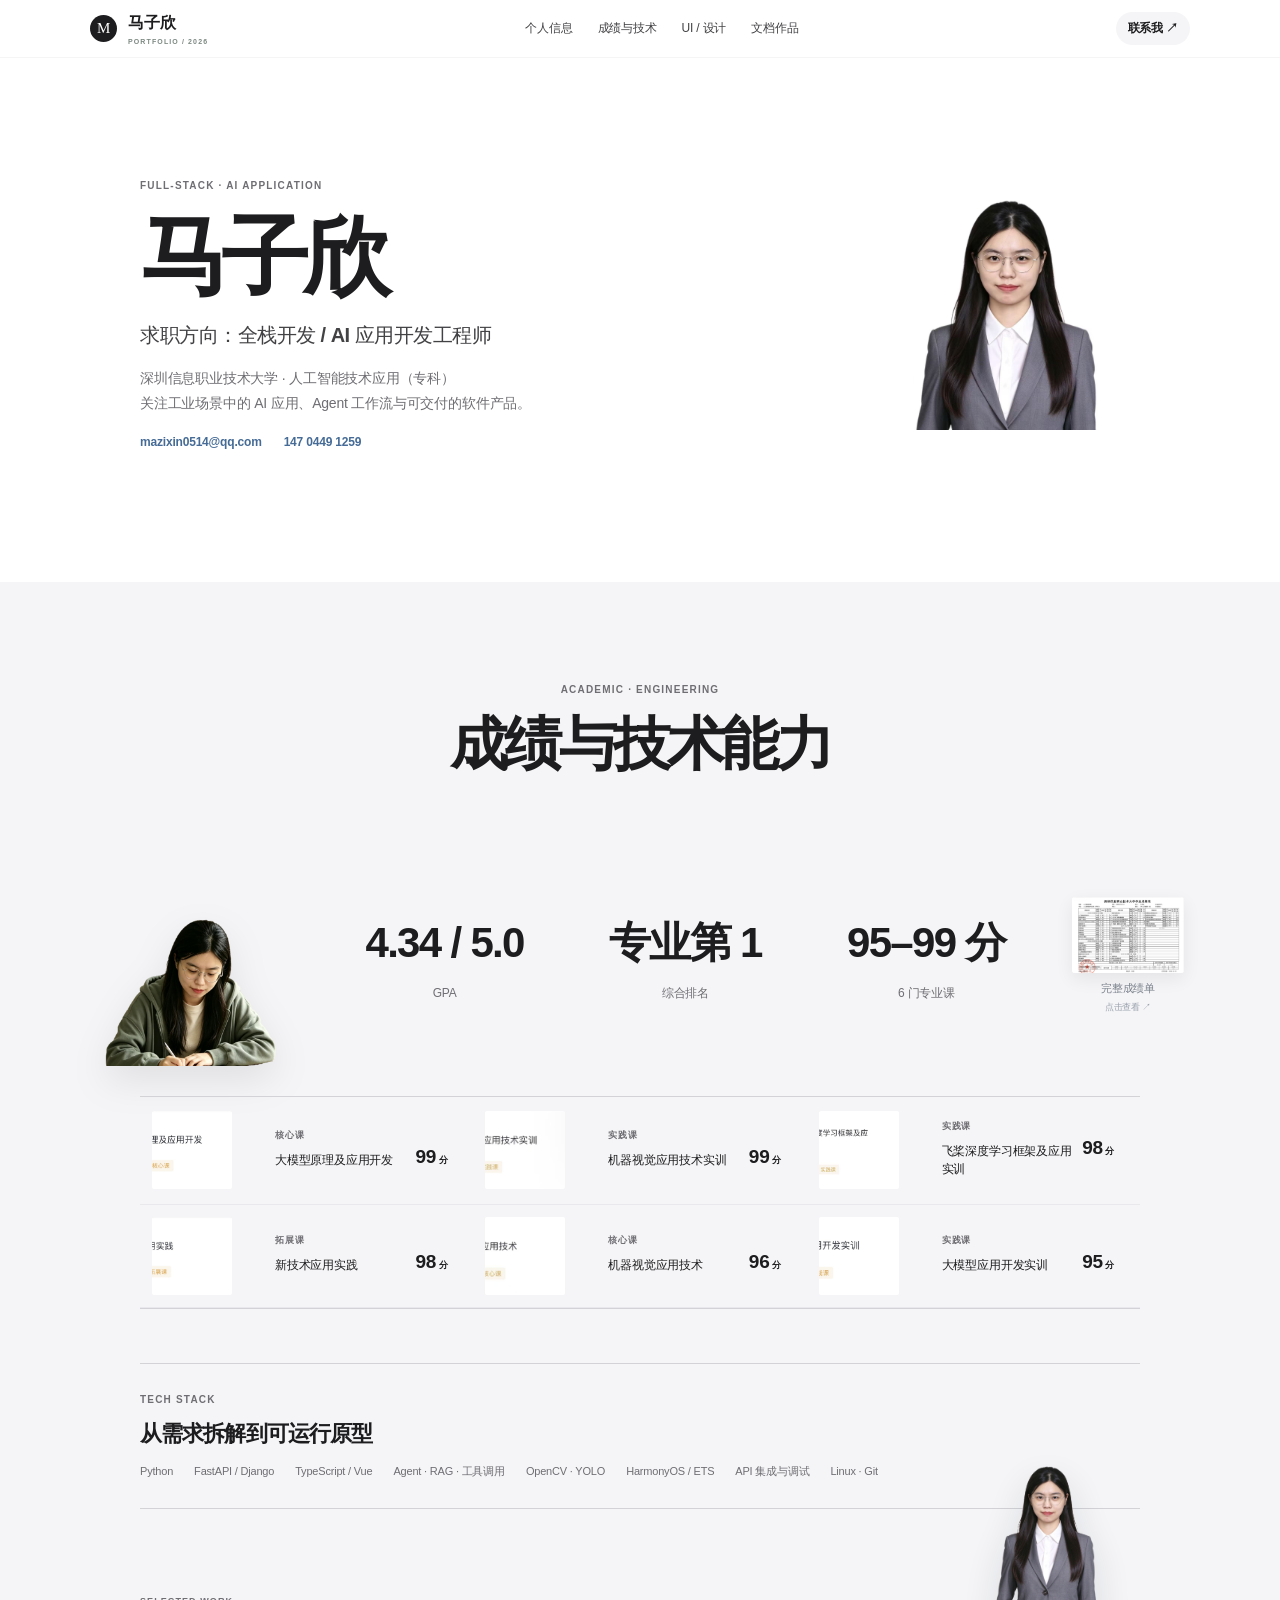
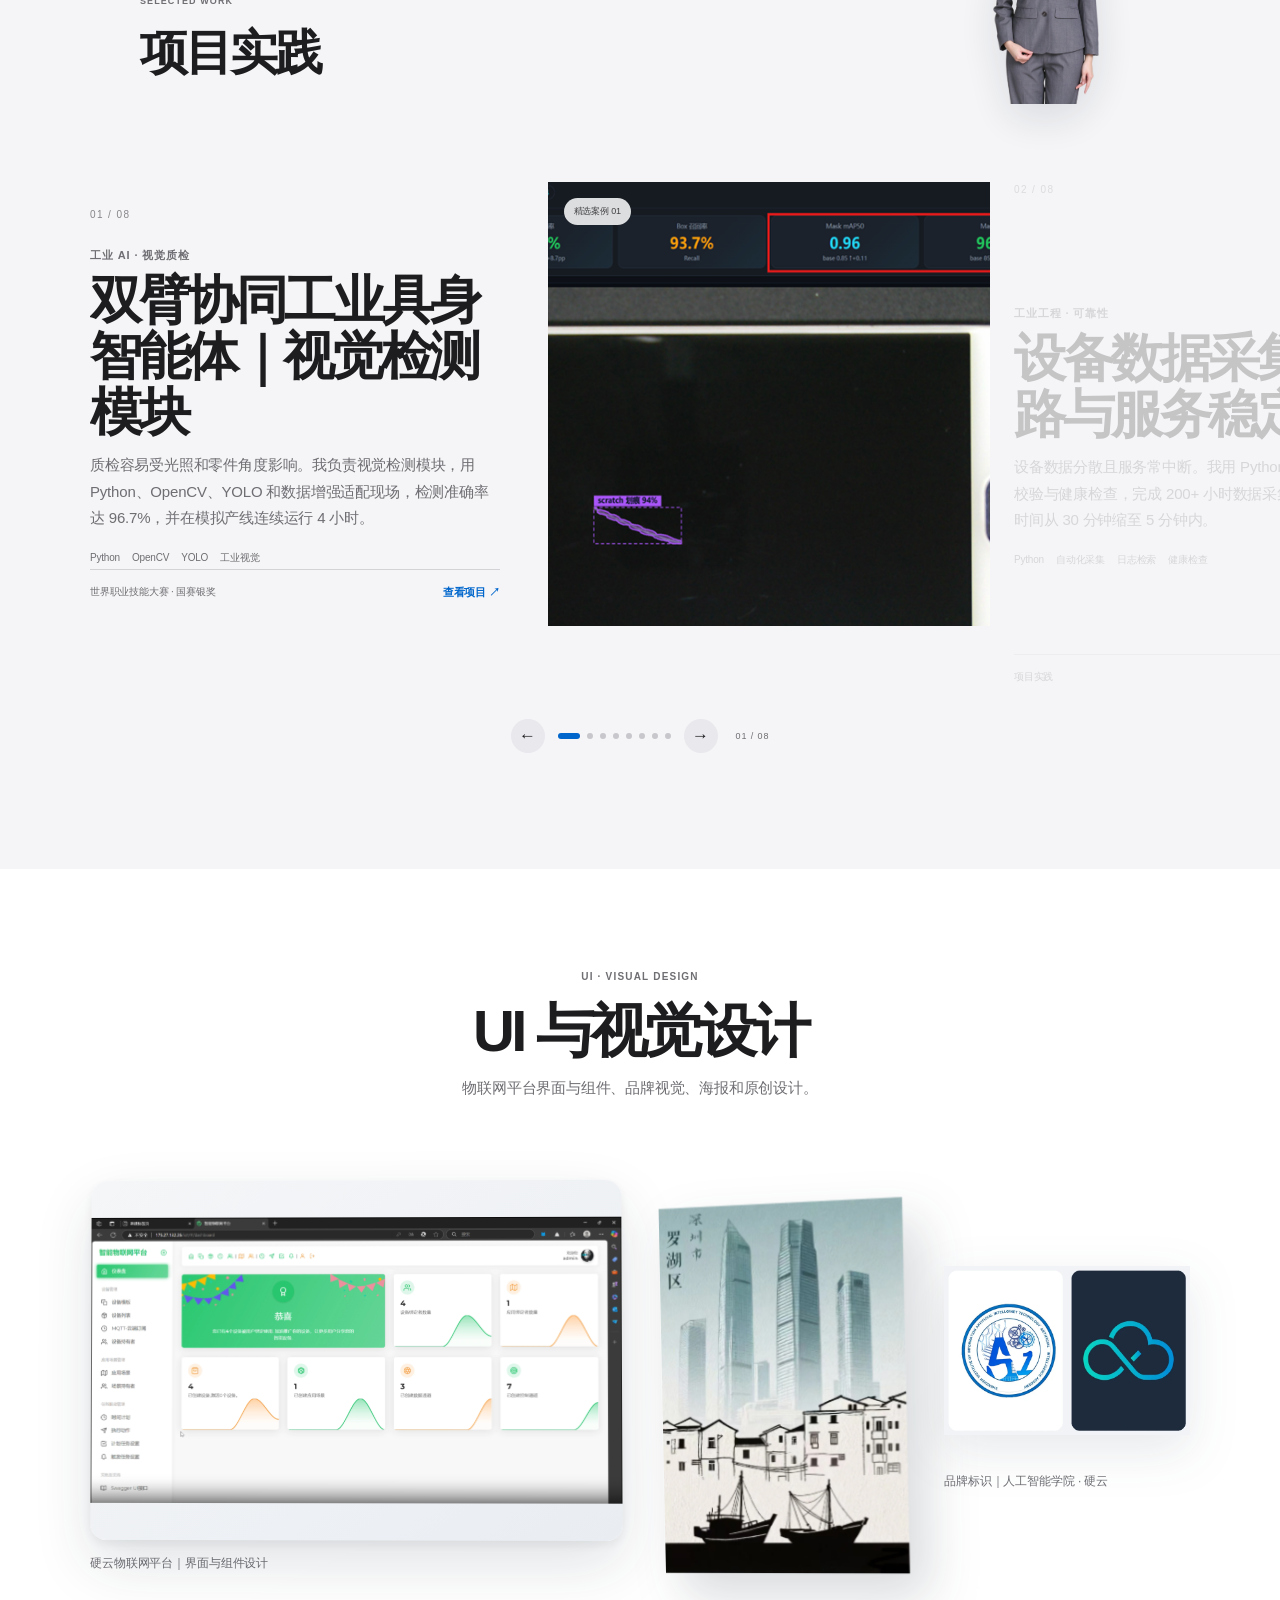
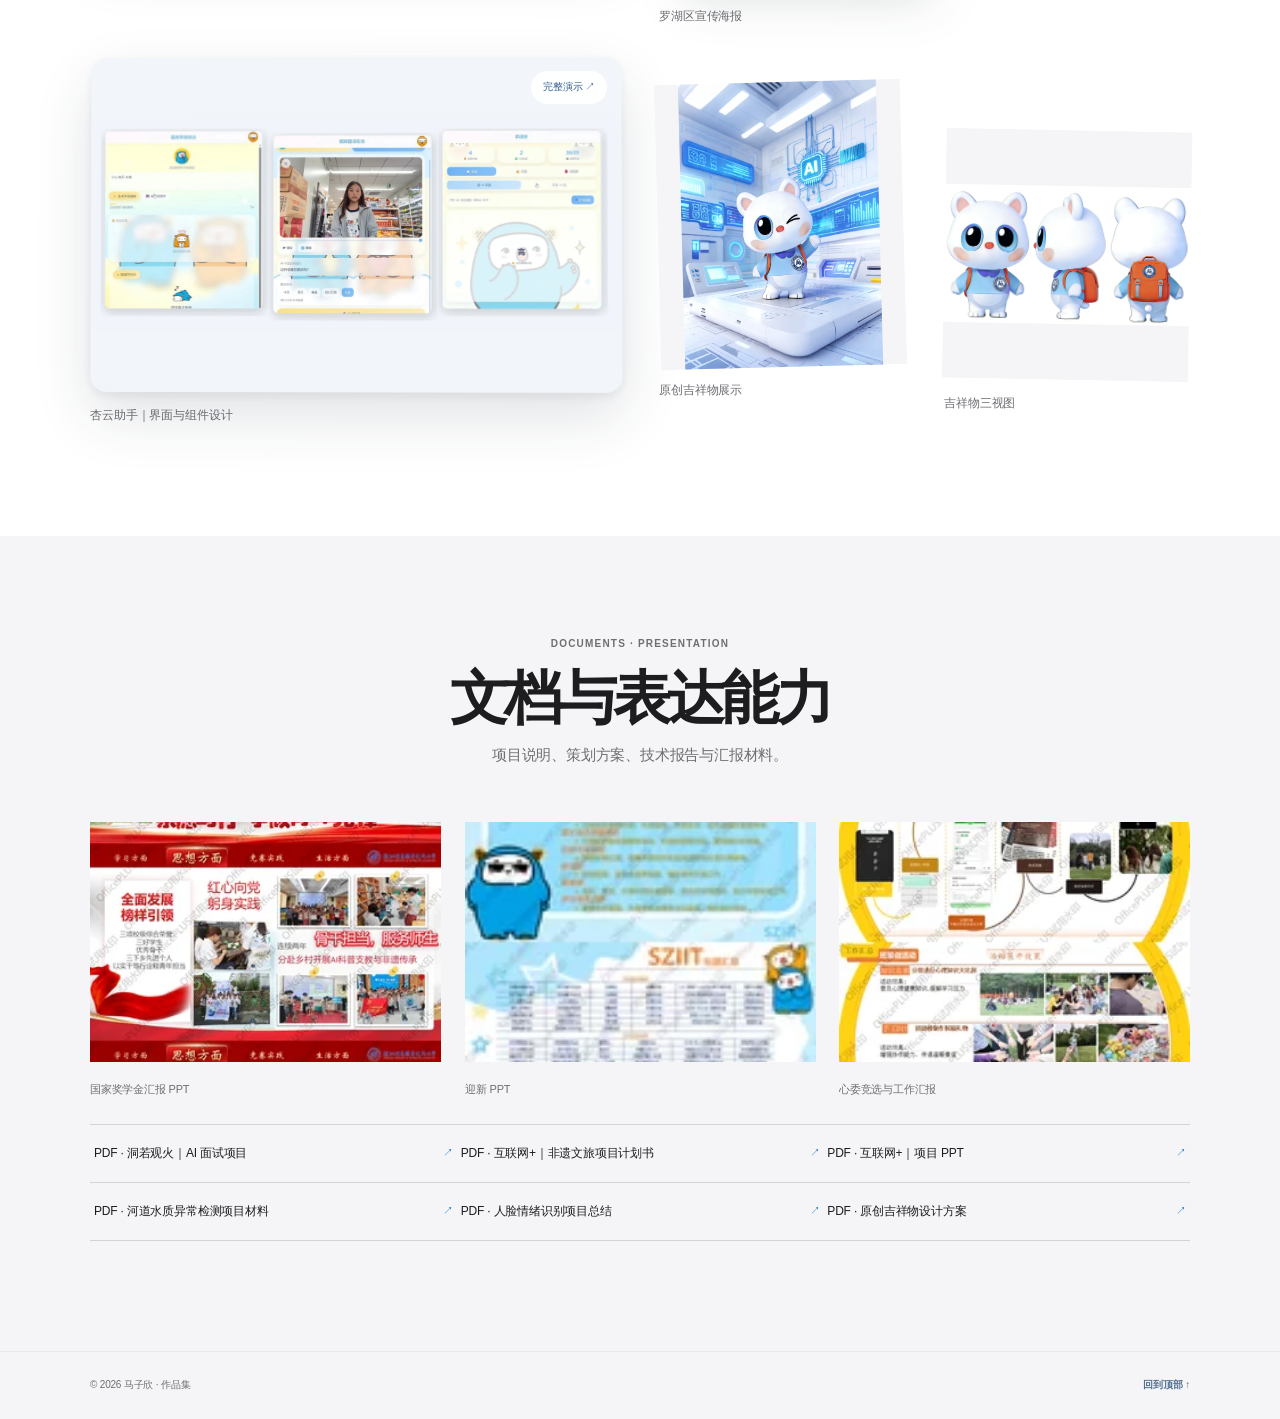
==== commit 42d34241: "Fix portfolio media and IoT cover" ====
--- a/index.html
+++ b/index.html
@@ -1,17 +1,17 @@
-<!doctype html>
-<html lang="zh-CN">
-<head><meta charset="utf-8"><meta name="viewport" content="width=device-width,initial-scale=1"><meta name="theme-color" content="#f3f6fa"><title>马子欣｜AI 应用与全栈作品集</title><meta name="description" content="马子欣的 AI 应用开发、全栈项目、UI 设计和文档作品集"><link rel="stylesheet" href="styles.css"></head>
-<body>
-<header class="topbar"><a class="brand" href="#profile"><span class="brand-mark">M</span><span>马子欣 <small>PORTFOLIO / 2026</small></span></a><nav class="nav-links"><a href="#profile">个人信息</a><a href="#tech">成绩与技术</a><a href="#design">UI / 设计</a><a href="#documents">文档作品</a></nav><a class="nav-contact" href="mailto:mazixin0514@qq.com">联系我 ↗</a><button class="menu-toggle" aria-label="展开导航">☰</button></header>
-<main>
-<section class="portfolio-section profile-section" id="profile"><div class="profile-card"><img class="profile-portrait" src="assets/profile-headshot.jpg" alt="马子欣证件照"><div class="profile-copy"><p class="eyebrow">FULL-STACK · AI APPLICATION</p><h1>马子欣</h1><p class="profile-target">求职方向：全栈开发 / AI 应用开发工程师</p><p class="profile-bio">深圳信息职业技术大学 · 人工智能技术应用（专科）<br>关注工业场景中的 AI 应用、Agent 工作流与可交付的软件产品。</p><div class="profile-contact"><a href="mailto:mazixin0514@qq.com">mazixin0514@qq.com</a><a href="tel:14704491259">147 0449 1259</a></div></div></div></section>
-<section class="portfolio-section" id="tech"><div class="clean-section-head"><p class="eyebrow">ACADEMIC · ENGINEERING</p><h2>成绩与技术能力</h2></div><div class="score-summary"><img class="study-decoration" src="assets/study-decoration.png" alt="" aria-hidden="true"><div class="score-values"><article><strong>4.34 / 5.0</strong><span>GPA</span></article><article><strong>专业第 1</strong><span>综合排名</span></article><article><strong>95–99 分</strong><span>6 门专业课</span></article></div><a class="transcript-link score-transcript" href="assets/transcript.jpg" target="_blank" rel="noopener"><img src="assets/transcript.jpg" alt="成绩单"><span><b>完整成绩单</b><small>点击查看 ↗</small></span></a></div><div class="course-grid" id="course-grid"></div><div class="tech-overview"><div><p class="eyebrow">TECH STACK</p><h3>从需求拆解到可运行原型</h3><div class="skill-pills"><span>Python</span><span>FastAPI / Django</span><span>TypeScript / Vue</span><span>Agent · RAG · 工具调用</span><span>OpenCV · YOLO</span><span>HarmonyOS / ETS</span><span>API 集成与调试</span><span>Linux · Git</span></div></div></div><div class="project-subhead"><div><p class="eyebrow">SELECTED WORK</p><h3>项目实践</h3></div><img class="project-decoration" src="assets/tech-decoration.png" alt="" aria-hidden="true"></div><div class="project-carousel"><div class="project-viewport" id="project-viewport"><div class="project-rail" id="project-rail"></div></div><div class="carousel-controls"><button class="carousel-arrow" id="project-prev" aria-label="上一个作品">←</button><div class="carousel-dots" id="project-dots"></div><button class="carousel-arrow" id="project-next" aria-label="下一个作品">→</button><span class="carousel-count" id="project-count">01 / 08</span></div></div></section>
-<section class="portfolio-section" id="design"><div class="clean-section-head"><p class="eyebrow">UI · VISUAL DESIGN</p><h2>UI 与视觉设计</h2><p>物联网平台界面与组件、品牌视觉、海报和原创设计。</p></div><div class="gallery-grid" id="gallery-grid"></div></section>
-<section class="portfolio-section" id="documents"><div class="clean-section-head"><p class="eyebrow">DOCUMENTS · PRESENTATION</p><h2>文档与表达能力</h2><p>项目说明、策划方案、技术报告与汇报材料。</p></div><div class="document-preview-grid" id="deck-grid"></div><div class="doc-grid" id="doc-grid"></div></section>
-</main>
-<footer class="footer wrap"><span>© 2026 马子欣 · 作品集</span><a href="#profile">回到顶部 ↑</a></footer>
-<dialog class="lightbox" id="lightbox"><button class="lightbox-close">×</button><img alt=""><p></p></dialog>
-<script src="content.js"></script><script src="common.js"></script><script src="app.js"></script><script src="courses.js"></script></body></html>
-
-
-
+<!doctype html>
+<html lang="zh-CN">
+<head><meta charset="utf-8"><meta name="viewport" content="width=device-width,initial-scale=1"><meta name="theme-color" content="#f3f6fa"><title>马子欣｜AI 应用与全栈作品集</title><meta name="description" content="马子欣的 AI 应用开发、全栈项目、UI 设计和文档作品集"><link rel="stylesheet" href="styles.css"></head>
+<body>
+<header class="topbar"><a class="brand" href="#profile"><span class="brand-mark">M</span><span>马子欣 <small>PORTFOLIO / 2026</small></span></a><nav class="nav-links"><a href="#profile">个人信息</a><a href="#tech">成绩与技术</a><a href="#design">UI / 设计</a><a href="#documents">文档作品</a></nav><a class="nav-contact" href="mailto:mazixin0514@qq.com">联系我 ↗</a><button class="menu-toggle" aria-label="展开导航">☰</button></header>
+<main>
+<section class="portfolio-section profile-section" id="profile"><div class="profile-card"><img class="profile-portrait" src="assets/profile-headshot.jpg" alt="马子欣证件照"><div class="profile-copy"><p class="eyebrow">FULL-STACK · AI APPLICATION</p><h1>马子欣</h1><p class="profile-target">求职方向：全栈开发 / AI 应用开发工程师</p><p class="profile-bio">深圳信息职业技术大学 · 人工智能技术应用（专科）<br>关注工业场景中的 AI 应用、Agent 工作流与可交付的软件产品。</p><div class="profile-contact"><a href="mailto:mazixin0514@qq.com">mazixin0514@qq.com</a><a href="tel:14704491259">147 0449 1259</a></div></div></div></section>
+<section class="portfolio-section" id="tech"><div class="clean-section-head"><p class="eyebrow">ACADEMIC · ENGINEERING</p><h2>成绩与技术能力</h2></div><div class="score-summary"><img class="study-decoration" src="assets/study-decoration.png" alt="" aria-hidden="true"><div class="score-values"><article><strong>4.34 / 5.0</strong><span>GPA</span></article><article><strong>专业第 1</strong><span>综合排名</span></article><article><strong>95–99 分</strong><span>6 门专业课</span></article></div><a class="transcript-link score-transcript" href="assets/transcript.jpg" target="_blank" rel="noopener"><img src="assets/transcript.jpg" alt="成绩单"><span><b>完整成绩单</b><small>点击查看 ↗</small></span></a></div><div class="course-grid" id="course-grid"></div><div class="tech-overview"><div><p class="eyebrow">TECH STACK</p><h3>从需求拆解到可运行原型</h3><div class="skill-pills"><span>Python</span><span>FastAPI / Django</span><span>TypeScript / Vue</span><span>Agent · RAG · 工具调用</span><span>OpenCV · YOLO</span><span>HarmonyOS / ETS</span><span>API 集成与调试</span><span>Linux · Git</span></div></div></div><div class="project-subhead"><div><p class="eyebrow">SELECTED WORK</p><h3>项目实践</h3></div><img class="project-decoration" src="assets/tech-decoration.png" alt="" aria-hidden="true"></div><div class="project-carousel"><div class="project-viewport" id="project-viewport"><div class="project-rail" id="project-rail"></div></div><div class="carousel-controls"><button class="carousel-arrow" id="project-prev" aria-label="上一个作品">←</button><div class="carousel-dots" id="project-dots"></div><button class="carousel-arrow" id="project-next" aria-label="下一个作品">→</button><span class="carousel-count" id="project-count">01 / 08</span></div></div></section>
+<section class="portfolio-section" id="design"><div class="clean-section-head"><p class="eyebrow">UI · VISUAL DESIGN</p><h2>UI 与视觉设计</h2><p>物联网平台界面与组件、品牌视觉、海报和原创设计。</p></div><div class="gallery-grid" id="gallery-grid"></div></section>
+<section class="portfolio-section" id="documents"><div class="clean-section-head"><p class="eyebrow">DOCUMENTS · PRESENTATION</p><h2>文档与表达能力</h2><p>项目说明、策划方案、技术报告与汇报材料。</p></div><div class="document-preview-grid" id="deck-grid"></div><div class="doc-grid" id="doc-grid"></div></section>
+</main>
+<footer class="footer wrap"><span>© 2026 马子欣 · 作品集</span><a href="#profile">回到顶部 ↑</a></footer>
+<dialog class="lightbox" id="lightbox"><button class="lightbox-close">×</button><img alt=""><p></p></dialog>
+<script src="content.js"></script><script src="common.js"></script><script src="app.js"></script><script src="courses.js"></script></body></html>
+
+
+
--- a/styles.css
+++ b/styles.css
@@ -1,82 +1,82 @@
-:root{--ink:#132927;--muted:#687572;--paper:#f3f5f1;--white:#fff;--line:#dfe5df;--green:#0e715f;--lime:#d7f06d;--navy:#152725;font-family:Inter,"PingFang SC","Microsoft YaHei",Arial,sans-serif;color:var(--ink)}
-*{box-sizing:border-box}html{scroll-behavior:smooth}body{margin:0;background:var(--paper);line-height:1.65}a{color:inherit;text-decoration:none}button{font:inherit}.wrap{width:min(1160px,calc(100% - 48px));margin:auto}
-.topbar{height:76px;padding:0 max(24px,calc((100vw - 1160px)/2));display:flex;align-items:center;justify-content:space-between;background:#f3f5f1ed;border-bottom:1px solid #13292714;position:sticky;top:0;z-index:20;backdrop-filter:blur(14px)}.brand{display:flex;align-items:center;gap:11px;font-weight:800}.brand small{display:block;font-size:8px;color:#7d8983;letter-spacing:.16em}.brand-mark{width:34px;height:34px;border-radius:11px;background:var(--ink);color:var(--lime);display:grid;place-items:center;font:20px Georgia}.nav-links{display:flex;gap:28px;color:#52615d;font-size:13px}.nav-links a:hover,.text-link:hover{color:var(--green)}.nav-contact{font-size:12px;font-weight:700;border:1px solid #bac6bf;padding:9px 15px;border-radius:999px}.menu-toggle{display:none;border:0;background:none;font-size:22px}
-.eyebrow{font-size:10px;letter-spacing:.18em;text-transform:uppercase;font-weight:800;color:var(--green);margin:0 0 17px}.pulse{display:inline-block;width:7px;height:7px;background:#6aa98a;border-radius:50%;margin-right:8px;box-shadow:0 0 0 4px #6aa98a29}h1,h2,h3,p{margin-top:0}h1{font-size:clamp(42px,5.2vw,68px);letter-spacing:-.06em;line-height:1.15;margin-bottom:25px}h1 em,h2 em{font-style:normal;color:var(--green)}
-.hero{padding:72px 0 28px;display:grid;grid-template-columns:1.08fr .92fr;gap:60px;position:relative;align-items:center}.hero-lead{max-width:570px;color:#5e6c67;font-size:16px;line-height:1.9}.hero-tags{display:flex;flex-wrap:wrap;gap:8px;margin:24px 0 30px}.hero-tags span,.tag{background:#e7ece6;border:1px solid #dce5dc;padding:6px 11px;border-radius:999px;font-size:11px;color:#42534d}.hero-actions{display:flex;align-items:center;gap:22px}.button{display:inline-flex;align-items:center;gap:24px;padding:13px 18px;border-radius:999px;font-size:12px;font-weight:700;transition:.2s transform}.button:hover{transform:translateY(-2px)}.button-dark{background:var(--ink);color:white}.button-dark b{color:var(--lime)}.button-light{background:var(--lime);color:var(--ink)}.text-link{font-size:12px;font-weight:700}.hero-art{position:relative;min-height:350px;display:grid;place-items:center}.hero-frame{position:relative;width:min(100%,470px);height:290px;background:#182221;border-radius:20px;overflow:hidden;box-shadow:0 20px 60px #162b261a;transform:rotate(1.4deg)}.hero-frame:after{content:"";position:absolute;inset:55% 0 0;background:linear-gradient(transparent,#051111e0)}.hero-frame img{width:100%;height:100%;object-fit:cover;object-position:top}.frame-label{position:absolute;z-index:1;bottom:20px;left:22px;color:white;display:flex;flex-direction:column}.frame-label span{font-size:9px;letter-spacing:.18em;color:#c9e5d9}.frame-label b{font-size:14px}.hero-stamp{position:absolute;top:0;right:2px;width:88px;height:88px;background:var(--lime);border-radius:50%;display:grid;place-content:center;text-align:center;transform:rotate(9deg);font-weight:900;font-size:21px;line-height:1}.hero-stamp small{font-size:7px;letter-spacing:.12em;margin-top:5px}.hero-caption{position:absolute;left:1%;bottom:0;background:#fff;border:1px solid var(--line);padding:12px 16px;border-radius:13px;font-size:11px;line-height:1.55;box-shadow:0 20px 60px #162b261a;transform:rotate(-3deg)}.hero-bottom{grid-column:1/-1;display:flex;justify-content:space-between;color:#82908a;font-size:10px;border-top:1px solid var(--line);padding-top:16px}
-.proof-strip{display:grid;grid-template-columns:repeat(4,1fr);background:white;border:1px solid var(--line);border-radius:18px;margin:20px auto 90px;box-shadow:0 12px 40px #13292709}.proof-strip article{padding:22px 25px;border-right:1px solid var(--line);display:flex;flex-direction:column}.proof-strip article:last-child{border:0}.proof-strip strong{font-size:29px;line-height:1.1;letter-spacing:-.05em}.proof-strip strong span{font-size:14px;color:var(--green)}.proof-strip small{font-size:10px;color:var(--muted);margin-top:5px}
-.section{padding:0 0 95px}.section-head{display:flex;align-items:end;justify-content:space-between;gap:40px;margin-bottom:26px}.section-head h2,.materials-inner h2,.dark-band h2,.closing h2{font-size:clamp(28px,3.4vw,43px);line-height:1.25;letter-spacing:-.05em;margin:0}.section-head>p{max-width:400px;color:var(--muted);font-size:12px;margin:0 0 5px}.project-grid{display:grid;grid-template-columns:repeat(2,1fr);gap:16px}.project-card{background:white;border:1px solid var(--line);border-radius:18px;overflow:hidden;display:flex;min-height:220px;transition:.25s;}.project-card:hover{box-shadow:0 20px 60px #162b261a;transform:translateY(-3px)}.project-image{width:37%;min-width:37%;position:relative;background:#1a2a27;overflow:hidden}.project-image img{width:100%;height:100%;object-fit:cover;transition:.5s}.project-card:hover .project-image img{transform:scale(1.04)}.image-mark{position:absolute;left:13px;top:13px;background:var(--lime);padding:5px 8px;border-radius:7px;font-size:9px;font-weight:800}.project-copy{padding:19px 20px 16px;display:flex;flex-direction:column;justify-content:space-between;min-width:0}.project-kicker{font-size:9px;color:var(--green);font-weight:800;letter-spacing:.13em;margin-bottom:8px}.project-copy h3{font-size:17px;line-height:1.35;margin:0 0 8px}.project-copy p{font-size:11px;color:#687670;line-height:1.7;margin-bottom:14px}.card-bottom{display:flex;justify-content:space-between;gap:7px;align-items:center}.card-award{font-size:9px;color:#8c673a;background:#fbf3e7;padding:5px 8px;border-radius:7px}.card-open{font-size:10px;color:var(--green);font-weight:800}.compact-grid .project-card{min-height:170px}.compact-grid .project-image{width:32%;min-width:32%}.compact-grid .project-copy h3{font-size:15px}
-.dark-band{background:var(--navy);color:#f5f7f3;padding:75px 0}.dark-band-inner{display:grid;grid-template-columns:1fr .9fr;gap:90px;align-items:center}.eyebrow-light{color:#b9dc93}.dark-band h2{font-size:42px}.dark-lead{max-width:400px;color:#b7c1bd;font-size:13px;line-height:1.9;margin:18px 0 25px}.capability-list{border-top:1px solid #ffffff23}.capability-list article{padding:16px 0;border-bottom:1px solid #ffffff23;display:flex;gap:18px}.capability-list article>span{color:var(--lime);font-size:10px;font-weight:800}.capability-list b,.capability-list small{display:block}.capability-list b{font-size:14px}.capability-list small{color:#99aaa4;font-size:10px;margin-top:5px}
-.materials-band{background:#e6ece4;padding:68px 0}.materials-inner{display:grid;grid-template-columns:.75fr 1.25fr;gap:65px;align-items:center}.materials-inner p:not(.eyebrow){max-width:390px;color:#67736e;font-size:12px;line-height:1.85;margin:18px 0 24px}.materials-preview{display:grid;grid-template-columns:1.2fr .8fr;grid-template-rows:135px 135px;gap:12px}.materials-preview a{border-radius:14px;overflow:hidden;background:white;position:relative}.materials-preview a:first-child{grid-row:span 2}.materials-preview img{width:100%;height:100%;object-fit:cover}.materials-preview span{position:absolute;bottom:0;left:0;right:0;padding:18px 13px 10px;background:linear-gradient(transparent,#0e1c1be8);color:white;font-size:10px}
-.closing{padding:95px 0 85px}.closing h2{font-size:51px}.closing>p:not(.eyebrow){color:var(--muted);font-size:13px;margin:17px 0 22px}.footer{border-top:1px solid var(--line);padding:21px 0 28px;display:flex;justify-content:space-between;color:#84908a;font-size:10px}.footer a,.back-link{color:var(--green);font-weight:700}
-.page-hero{padding:62px 0 35px}.page-hero h1{font-size:clamp(38px,5vw,58px);margin:14px 0}.page-hero>p:last-child{max-width:720px;color:var(--muted);font-size:14px}
-.case-wrap{width:min(1040px,calc(100% - 48px));margin:auto}.case-hero{padding:48px 0 34px}.case-hero h1{font-size:clamp(37px,5vw,56px);margin:18px 0 14px}.case-summary{max-width:780px;color:#64726d;font-size:15px;line-height:1.9}.case-meta,.case-awards,.tag-list{display:flex;flex-wrap:wrap;gap:7px;margin:18px 0}.award-chip{font-size:10px;background:#fbf0df;color:#7b582f;border-radius:999px;padding:7px 10px}.case-actions{display:flex;gap:14px;flex-wrap:wrap;margin:22px 0}.repo-placeholder{font-size:11px;color:#7b8580;border:1px dashed #aeb9b1;border-radius:999px;padding:11px 15px;background:#ffffff80}.case-metrics{display:grid;grid-template-columns:repeat(3,1fr);gap:12px;margin:22px 0 48px}.case-metrics article{padding:19px;border-radius:15px;background:#e8eee7}.case-metrics strong{display:block;font-size:25px;line-height:1.15}.case-metrics small{display:block;color:#64716c;font-size:10px;margin-top:7px}.case-layout{display:grid;grid-template-columns:minmax(0,1fr) 240px;gap:48px;align-items:start}.case-main section{border-top:1px solid var(--line);padding:26px 0}.case-main h2{font-size:21px;margin:0 0 12px}.case-main p,.case-main li{font-size:13px;color:#5e6d66;line-height:1.9}.case-main ul{padding-left:19px}.case-aside{position:sticky;top:95px;background:white;border:1px solid var(--line);border-radius:16px;padding:19px}.case-aside b{font-size:13px}.case-aside p{font-size:11px;color:var(--muted);line-height:1.7}.case-aside .tag{font-size:9px}.match-box{background:#e3eee5;border-radius:14px;padding:16px;margin-top:20px}.match-box h3{font-size:13px;margin:0 0 8px}.match-box li{font-size:10px;margin:4px 0;color:#5e6d66}.flowline{display:flex;align-items:stretch;gap:7px;flex-wrap:wrap;margin:18px 0}.flow-step{flex:1;min-width:115px;background:white;border:1px solid var(--line);border-radius:11px;padding:12px;font-size:10px;text-align:center;color:#30453e}.flow-arrow{align-self:center;color:var(--green);font-weight:900}
-.evidence-grid{display:grid;grid-template-columns:repeat(2,1fr);gap:12px;margin-top:18px}.evidence-card{border:1px solid var(--line);background:white;border-radius:14px;overflow:hidden;margin:0}.evidence-card img,.evidence-card video{display:block;width:100%;max-height:430px;object-fit:cover;background:#182321}.evidence-card img{cursor:zoom-in}.evidence-card figcaption{padding:10px 12px;font-size:10px;color:#65726d}.pdf-card{display:flex;align-items:center;gap:12px;padding:15px}.pdf-card span:first-child{width:52px;height:52px;display:grid;place-items:center;background:#e7eee5;border-radius:10px;color:var(--green);font-weight:900}.pdf-card b{font-size:12px}.pdf-card small{display:block;color:var(--muted);font-size:10px;margin-top:3px}
-.lightbox{max-width:94vw;max-height:94vh;border:0;border-radius:14px;padding:12px;background:#101918;color:white;box-shadow:0 30px 90px #0008}.lightbox::backdrop{background:#0a1210d9;backdrop-filter:blur(5px)}.lightbox img{display:block;max-width:calc(94vw - 24px);max-height:80vh;object-fit:contain;border-radius:8px}.lightbox p{font-size:11px;color:#d4ded8;margin:9px 4px 2px}.lightbox-close{float:right;border:0;background:white;color:#132927;border-radius:50%;width:32px;height:32px;font-size:23px;cursor:pointer}
-.honor-hero{background:var(--navy);color:white;padding:65px 0 52px}.honor-hero h1{font-size:50px;margin:12px 0}.honor-hero p{color:#b7c4be;max-width:720px;font-size:13px;line-height:1.9}.honor-grid{display:grid;grid-template-columns:repeat(3,1fr);gap:14px;margin:28px 0 55px}.honor-card{background:white;border:1px solid var(--line);border-radius:16px;padding:20px}.honor-card .number{font-size:10px;color:var(--green);font-weight:800;letter-spacing:.14em}.honor-card h3{font-size:15px;margin:10px 0 7px}.honor-card p{font-size:11px;color:var(--muted);line-height:1.8;margin:0}.award-gallery{display:grid;grid-template-columns:repeat(3,1fr);gap:14px;margin:18px 0 65px}.award-tile,.gallery-tile,.video-tile{background:white;border:1px solid var(--line);border-radius:14px;overflow:hidden}.award-tile img{width:100%;height:200px;object-fit:contain;background:#f6f6f0;cursor:zoom-in}.award-tile div,.video-tile div{padding:11px 12px}.award-tile b,.video-tile b{font-size:11px;display:block}.award-tile small,.video-tile small{color:var(--muted);font-size:10px}.gallery-grid,.doc-grid,.video-grid{display:grid;grid-template-columns:repeat(3,1fr);gap:13px}.gallery-tile img{width:100%;height:220px;object-fit:cover;cursor:zoom-in}.gallery-tile p{font-size:11px;margin:0;padding:10px 12px;color:#53645d}.doc-card{padding:15px;border-radius:14px;background:white;border:1px solid var(--line);min-height:85px}.doc-card b{font-size:12px;display:block}.doc-card small{font-size:10px;color:var(--muted)}.doc-card:hover{border-color:#8bb69c}.video-tile img{width:100%;aspect-ratio:16/9;object-fit:cover;background:#172421}.media-section{padding:28px 0 55px}.media-section h2{font-size:24px}.note-box{background:#fff6e9;border:1px solid #efdbba;border-radius:13px;color:#795e36;font-size:11px;padding:13px 15px;margin:18px 0}
-@media(max-width:850px){.hero{grid-template-columns:1fr;gap:18px;padding-top:52px}.hero-art{min-height:320px}.dark-band-inner,.materials-inner{grid-template-columns:1fr;gap:32px}.case-layout{grid-template-columns:1fr}.case-aside{position:static;order:-1}.honor-grid{grid-template-columns:repeat(2,1fr)}}
-@media(max-width:650px){.wrap,.case-wrap{width:calc(100% - 30px)}.topbar{height:64px;padding:0 15px}.nav-links{display:none;position:absolute;top:63px;left:0;right:0;background:var(--paper);padding:18px 20px;border-bottom:1px solid var(--line);flex-direction:column;gap:13px}.nav-links.open{display:flex}.nav-contact{margin-left:auto;margin-right:10px;padding:7px 11px}.menu-toggle{display:block}.hero{padding-top:38px}.hero-art{min-height:270px}.hero-frame{height:225px}.hero-stamp{width:74px;height:74px}.hero-bottom{font-size:9px}.proof-strip{grid-template-columns:repeat(2,1fr);margin-bottom:68px}.proof-strip article{padding:16px;border-bottom:1px solid var(--line)}.proof-strip article:nth-child(2){border-right:0}.proof-strip article:nth-child(n+3){border-bottom:0}.proof-strip strong{font-size:23px}.section{padding-bottom:70px}.section-head{display:block}.section-head>p{margin-top:12px}.project-grid{grid-template-columns:1fr}.project-card{min-height:190px}.project-image{width:33%;min-width:33%}.project-copy{padding:14px}.project-copy h3{font-size:15px}.project-copy p{font-size:10px}.dark-band{padding:55px 0}.dark-band h2{font-size:34px}.materials-band{padding:50px 0}.materials-preview{grid-template-rows:110px 110px;gap:8px}.closing{padding:68px 0}.closing h2{font-size:39px}.footer{flex-wrap:wrap;gap:10px}.case-hero{padding-top:36px}.case-metrics{grid-template-columns:1fr}.case-layout{gap:18px}.evidence-grid,.award-gallery,.gallery-grid,.doc-grid,.video-grid{grid-template-columns:1fr 1fr}.award-tile img{height:145px}.gallery-tile img{height:160px}.honor-hero{padding:48px 0}.honor-hero h1{font-size:39px}}
-@media(max-width:420px){.hero-actions{gap:14px}.button{padding:11px 14px;gap:14px}.project-image{width:29%;min-width:29%}.honor-grid,.award-gallery,.gallery-grid,.doc-grid,.video-grid{grid-template-columns:1fr}}
-
-
-.course-grid{display:grid;grid-template-columns:repeat(3,minmax(0,1fr));gap:13px}
-.course-card{display:flex;align-items:center;gap:14px;min-height:115px;padding:12px;background:#fff;border:1px solid var(--line);border-radius:14px}
-.course-card img{width:126px;height:86px;flex:0 0 126px;object-fit:contain;background:#f7f8f5;border-radius:8px;cursor:zoom-in}
-.course-card div{min-width:0;display:flex;flex-direction:column}
-.course-card small{font-size:9px;color:var(--green);font-weight:800;letter-spacing:.1em}
-.course-card b{font-size:12px;line-height:1.45;margin:4px 0}
-.course-card strong{font-size:22px;color:var(--green);line-height:1.1}
-.course-card strong i{font-style:normal;font-size:11px}
-.materials-preview a:after{content:"";position:absolute;inset:0;display:grid;place-items:center;background:#102b26bf;color:white;font-size:12px;font-weight:800;opacity:0;transition:opacity .2s;z-index:2}
-.materials-preview a:hover:after{content:"点击查看详情 ↗";opacity:1}
-.materials-preview span{z-index:3;pointer-events:none}
-@media(max-width:900px){.course-grid{grid-template-columns:repeat(2,minmax(0,1fr))}}
-@media(max-width:650px){.course-grid{grid-template-columns:1fr 1fr}.course-card{gap:9px;padding:9px}.course-card img{width:96px;height:72px;flex-basis:96px}.course-card b{font-size:10px}}
-@media(max-width:420px){.course-grid{grid-template-columns:1fr}.course-card img{width:126px;height:82px;flex-basis:126px}.course-card b{font-size:12px}}
-
-
-.long-doc{padding:54px 0 80px}.long-doc h1{font-size:clamp(30px,4vw,48px);margin:0 0 10px}.long-doc>p:not(.eyebrow){color:var(--muted);font-size:12px}.zoom-tools{display:flex;justify-content:center;gap:9px;margin:20px 0}.zoom-tools button{border:1px solid var(--line);background:white;color:var(--ink);border-radius:999px;padding:8px 14px;font-size:11px;cursor:pointer}.zoom-tools button:hover{border-color:var(--green);color:var(--green)}.long-image-stage{background:white;border:1px solid var(--line);border-radius:14px;padding:18px;overflow:auto;text-align:center}.long-image-stage img{max-width:none;height:auto;display:block;margin:0 auto}
-
-.honor-card .text-link{display:inline-block;margin-top:12px}
-
-.video-page{padding:58px 0 72px}.video-page h1{font-size:clamp(32px,4vw,52px);margin:12px 0}.video-description{font-size:13px;color:var(--muted)}.player-controls{display:flex;align-items:center;gap:10px;margin:20px 0 12px}.player-controls label{font-size:11px;font-weight:700}.player-controls select{border:1px solid var(--line);background:#fff;border-radius:8px;padding:8px 10px;color:var(--ink);font:inherit;font-size:11px}.player-hint{margin-left:auto;font-size:10px;color:var(--muted)}.video-player-shell{background:#07110f;border-radius:18px;overflow:hidden;box-shadow:0 18px 50px #142c281c}.video-player-shell video{display:block;width:100%;max-height:76vh;background:#050706}.video-note{font-size:10px;color:var(--muted);margin-top:12px}
-.video-tile.is-playable{display:block;position:relative}.video-tile.is-playable img{display:block}.video-tile.is-playable:after{content:"▶";position:absolute;left:50%;top:35%;transform:translate(-50%,-50%);width:46px;height:46px;border-radius:50%;background:#d7f06de8;color:#17392f;display:grid;place-items:center;padding-left:3px;font-size:15px;pointer-events:none}.video-tile.is-playable:hover{border-color:#8bb69c;box-shadow:0 12px 32px #13292713}.case-video-link{display:block}.case-video-link img{cursor:pointer}.case-video-link figcaption b{display:block;color:var(--green);margin-top:4px}
-@media(max-width:650px){.video-page{padding-top:38px}.player-controls{flex-wrap:wrap}.player-hint{flex-basis:100%;margin-left:0}.video-player-shell{border-radius:12px}}
-
-
-.video-player-shell iframe{display:block;width:100%;aspect-ratio:16/9;border:0;background:#050706}.video-player-shell [hidden]{display:none!important}.case-video-link{position:relative}.case-video-link:after{content:"▶";position:absolute;left:50%;top:38%;transform:translate(-50%,-50%);width:48px;height:48px;border-radius:50%;background:#d7f06de8;color:#17392f;display:grid;place-items:center;padding-left:3px;font-size:15px;pointer-events:none}
-
-
-/* STAR case study: compact, evidence-led, and balanced for technical + full-stack roles */
-.star-card{display:grid;grid-template-columns:minmax(0,.9fr) minmax(0,1.1fr);background:#fff;border:1px solid var(--line);border-radius:18px;overflow:hidden;margin:0 0 24px;box-shadow:0 14px 40px #142c280b}.star-image{min-height:100%;background:#e9eee8}.star-image img{display:block;width:100%;height:100%;min-height:360px;max-height:540px;object-fit:cover}.star-copy{padding:25px 27px}.star-copy>.eyebrow{margin:0 0 7px}.star-copy h2{font-size:22px;margin:0 0 16px}.star-points{display:grid;gap:11px}.star-point{display:grid;grid-template-columns:76px 1fr;gap:11px;align-items:start;padding-bottom:10px;border-bottom:1px solid #e9eee9}.star-point:last-child{border-bottom:0;padding-bottom:0}.star-point>b{font-size:11px;color:#244a3c;display:flex;gap:8px;align-items:center}.star-point>b span{width:22px;height:22px;border-radius:50%;display:grid;place-items:center;background:#e3eee5;color:var(--green);font-weight:900}.star-point p{font-size:11px;line-height:1.65;color:#62716a;margin:2px 0 0}.case-evidence{border-top:1px solid var(--line);padding:22px 0}.case-evidence h2{font-size:18px;margin:0}.case-evidence .evidence-grid{margin-top:14px}
-@media(max-width:850px){.star-card{grid-template-columns:1fr 1.15fr}.star-image img{min-height:100%;height:100%}}
-@media(max-width:650px){.star-card{grid-template-columns:1fr}.star-image img{height:230px;min-height:0}.star-copy{padding:20px}.star-point{grid-template-columns:70px 1fr}}
-
-/* Clean four-part portfolio layout */
-.portfolio-section{width:min(1100px,calc(100% - 48px));margin:0 auto;padding:54px 0 60px;border-bottom:1px solid var(--line)}
-.profile-section{padding-top:40px}.profile-card{display:grid;grid-template-columns:minmax(0,1fr) 190px;gap:30px;align-items:center;padding:28px 34px;background:#fff;border:1px solid var(--line);border-radius:20px}.profile-portrait{grid-column:2;grid-row:1;width:170px;height:210px;object-fit:cover;object-position:top center;border-radius:14px;background:#f4f5f2}.profile-copy{grid-column:1;grid-row:1}.profile-copy h1{font-size:clamp(38px,5vw,54px);letter-spacing:-.05em;margin:8px 0}.profile-target{font-size:16px;font-weight:750;color:#31574a;margin:0 0 14px}.profile-bio{font-size:13px;line-height:1.9;color:#62716a;margin:0}.profile-contact{display:flex;gap:20px;flex-wrap:wrap;margin:16px 0 0;font-size:12px}.profile-contact a{color:var(--green);font-weight:700}
-.clean-section-head{position:relative;display:flex;justify-content:space-between;align-items:end;gap:20px;margin-bottom:20px}.clean-section-head .eyebrow{margin:0 0 6px}.clean-section-head h2{font-size:clamp(26px,3vw,34px);margin:0;letter-spacing:-.04em}.clean-section-head>p:last-child{font-size:12px;color:var(--muted);margin:0 0 3px}
-.score-summary{display:flex;align-items:center;justify-content:space-between;min-height:142px;padding:18px 24px 12px;background:#e7eee7;border-radius:16px;overflow:hidden;margin:0 0 15px}.score-values{display:grid;grid-template-columns:repeat(3,minmax(130px,1fr));gap:10px;flex:1}.score-values article{display:flex;flex-direction:column;gap:6px}.score-values strong{font-size:clamp(22px,2.4vw,30px);color:#16392f;letter-spacing:-.04em}.score-values span{font-size:11px;color:#68766f}.study-decoration{width:118px;height:130px;object-fit:contain;align-self:flex-end;margin:0 8px -12px 18px}
-.course-grid{grid-template-columns:repeat(3,minmax(0,1fr));gap:11px;margin-bottom:24px}.course-card{position:relative;display:grid;grid-template-columns:105px minmax(0,1fr);align-items:center;min-height:102px;background:#fff;border:1px solid var(--line);border-radius:12px;overflow:hidden}.course-card img{width:100%;height:100%;min-height:102px;object-fit:cover}.course-card div{padding:10px 12px;display:grid;grid-template-columns:1fr auto;gap:4px 6px}.course-card small{grid-column:1/-1;color:var(--green);font-size:9px}.course-card b{font-size:11px;line-height:1.5}.course-card strong{font-size:18px;color:#193d32}.course-card strong i{font-size:9px;font-style:normal}
-.tech-overview{display:flex;align-items:center;justify-content:space-between;position:relative;min-height:112px;padding:15px 22px;background:#fff;border:1px solid var(--line);border-radius:16px;margin:20px 0 27px;overflow:hidden}.tech-overview h3{font-size:16px;margin:3px 0 10px}.skill-pills{display:flex;flex-wrap:wrap;gap:7px;max-width:850px}.skill-pills span{padding:6px 10px;border:1px solid #dce5dd;border-radius:999px;background:#f8faf7;color:#3a5c4d;font-size:10px}.tech-decoration{width:100px;height:130px;object-fit:contain;object-position:center bottom;flex:0 0 100px;align-self:flex-end;margin:-26px 5px -17px 15px;opacity:.96}
-.project-subhead{display:flex;align-items:baseline;justify-content:space-between;margin:0 0 14px}.project-subhead h3{font-size:18px;margin:0}.project-subhead span{font-size:10px;color:var(--muted)}.project-grid{gap:14px}.project-card{min-height:200px}.project-copy p{font-size:11px;line-height:1.65}.project-card-compact{min-height:155px}.support-projects{padding-top:13px}
-#design,#documents{scroll-margin-top:80px}.gallery-grid{grid-template-columns:repeat(4,minmax(0,1fr));gap:12px;margin:0}.gallery-tile img{width:100%;height:160px;object-fit:cover}.gallery-tile p{font-size:10px;padding:0 11px 10px;margin:8px 0 0;color:#43534b}.document-preview-grid{display:grid;grid-template-columns:repeat(3,minmax(0,1fr));gap:12px;margin-bottom:12px}.document-preview-grid .gallery-tile img{height:170px}.doc-grid{grid-template-columns:repeat(3,minmax(0,1fr));gap:10px;margin:0}.doc-card{min-height:62px;padding:13px 15px;background:#fff;border:1px solid var(--line);border-radius:12px;display:flex;align-items:center;justify-content:space-between;color:var(--ink)}.doc-card b{font-size:11px}.doc-card small{color:var(--green)}.footer{width:min(1100px,calc(100% - 48px))}
-.case-story{display:grid;grid-template-columns:minmax(0,.85fr) minmax(0,1.15fr);gap:22px;align-items:center;padding:18px;background:#fff;border:1px solid var(--line);border-radius:16px;margin-bottom:18px}.case-story img{display:block;width:100%;max-height:380px;min-height:230px;object-fit:cover;border-radius:11px;background:#eef1ed}.case-story .eyebrow{margin:0 0 8px}.case-story p:last-child{font-size:13px;line-height:1.9;color:#5f6e67;margin:0}.case-evidence{border-top:1px solid var(--line);padding:22px 0}.case-evidence h2{font-size:18px;margin:0}.case-evidence .evidence-grid{margin-top:14px}
-@media(max-width:850px){.portfolio-section{width:calc(100% - 36px);padding:42px 0 48px}.course-grid{grid-template-columns:repeat(2,minmax(0,1fr))}.gallery-grid{grid-template-columns:repeat(3,minmax(0,1fr))}.case-story{grid-template-columns:1fr 1fr}.case-story img{min-height:210px}}
-@media(max-width:650px){.portfolio-section{width:calc(100% - 28px);padding:34px 0 40px}.profile-card{grid-template-columns:92px minmax(0,1fr);gap:16px;padding:18px}.profile-portrait{grid-column:1;grid-row:1;width:92px;height:125px}.profile-copy{grid-column:2;grid-row:1}.profile-copy h1{font-size:32px}.profile-target{font-size:13px;line-height:1.5}.profile-bio{font-size:10px}.profile-contact{font-size:10px;gap:5px 12px;margin-top:9px}.clean-section-head{display:block}.clean-section-head>p:last-child{margin-top:9px}.score-summary{min-height:110px;padding:12px}.score-values{grid-template-columns:repeat(3,minmax(0,1fr));gap:5px}.score-values strong{font-size:18px}.score-values span{font-size:9px}.study-decoration{width:75px;height:100px;margin-left:4px}.course-grid{grid-template-columns:1fr 1fr;gap:7px}.course-card{grid-template-columns:76px 1fr;min-height:90px}.course-card img{min-height:90px}.course-card div{padding:7px}.course-card b{font-size:9px}.course-card strong{font-size:16px}.tech-overview{align-items:center;padding:13px;min-height:105px}.tech-overview h3{font-size:14px}.skill-pills{gap:5px}.skill-pills span{font-size:8px;padding:5px 7px}.tech-decoration{width:64px;height:100px;flex-basis:64px;margin-right:-5px}.project-subhead h3{font-size:16px}.project-grid{grid-template-columns:1fr}.project-card{min-height:170px}.project-card-compact{min-height:150px}.gallery-grid{grid-template-columns:repeat(2,minmax(0,1fr));gap:8px}.gallery-tile img{height:130px}.document-preview-grid{grid-template-columns:repeat(2,minmax(0,1fr))}.document-preview-grid .gallery-tile img{height:130px}.doc-grid{grid-template-columns:1fr 1fr}.doc-card{padding:10px}.doc-card b{font-size:9px}.case-story{grid-template-columns:1fr;padding:12px;gap:10px}.case-story img{height:210px;min-height:0}.case-story p:last-child{font-size:11px}.footer{width:calc(100% - 28px)}}
-/* blue-gray palette */
+:root{--ink:#132927;--muted:#687572;--paper:#f3f5f1;--white:#fff;--line:#dfe5df;--green:#0e715f;--lime:#d7f06d;--navy:#152725;font-family:Inter,"PingFang SC","Microsoft YaHei",Arial,sans-serif;color:var(--ink)}
+*{box-sizing:border-box}html{scroll-behavior:smooth}body{margin:0;background:var(--paper);line-height:1.65}a{color:inherit;text-decoration:none}button{font:inherit}.wrap{width:min(1160px,calc(100% - 48px));margin:auto}
+.topbar{height:76px;padding:0 max(24px,calc((100vw - 1160px)/2));display:flex;align-items:center;justify-content:space-between;background:#f3f5f1ed;border-bottom:1px solid #13292714;position:sticky;top:0;z-index:20;backdrop-filter:blur(14px)}.brand{display:flex;align-items:center;gap:11px;font-weight:800}.brand small{display:block;font-size:8px;color:#7d8983;letter-spacing:.16em}.brand-mark{width:34px;height:34px;border-radius:11px;background:var(--ink);color:var(--lime);display:grid;place-items:center;font:20px Georgia}.nav-links{display:flex;gap:28px;color:#52615d;font-size:13px}.nav-links a:hover,.text-link:hover{color:var(--green)}.nav-contact{font-size:12px;font-weight:700;border:1px solid #bac6bf;padding:9px 15px;border-radius:999px}.menu-toggle{display:none;border:0;background:none;font-size:22px}
+.eyebrow{font-size:10px;letter-spacing:.18em;text-transform:uppercase;font-weight:800;color:var(--green);margin:0 0 17px}.pulse{display:inline-block;width:7px;height:7px;background:#6aa98a;border-radius:50%;margin-right:8px;box-shadow:0 0 0 4px #6aa98a29}h1,h2,h3,p{margin-top:0}h1{font-size:clamp(42px,5.2vw,68px);letter-spacing:-.06em;line-height:1.15;margin-bottom:25px}h1 em,h2 em{font-style:normal;color:var(--green)}
+.hero{padding:72px 0 28px;display:grid;grid-template-columns:1.08fr .92fr;gap:60px;position:relative;align-items:center}.hero-lead{max-width:570px;color:#5e6c67;font-size:16px;line-height:1.9}.hero-tags{display:flex;flex-wrap:wrap;gap:8px;margin:24px 0 30px}.hero-tags span,.tag{background:#e7ece6;border:1px solid #dce5dc;padding:6px 11px;border-radius:999px;font-size:11px;color:#42534d}.hero-actions{display:flex;align-items:center;gap:22px}.button{display:inline-flex;align-items:center;gap:24px;padding:13px 18px;border-radius:999px;font-size:12px;font-weight:700;transition:.2s transform}.button:hover{transform:translateY(-2px)}.button-dark{background:var(--ink);color:white}.button-dark b{color:var(--lime)}.button-light{background:var(--lime);color:var(--ink)}.text-link{font-size:12px;font-weight:700}.hero-art{position:relative;min-height:350px;display:grid;place-items:center}.hero-frame{position:relative;width:min(100%,470px);height:290px;background:#182221;border-radius:20px;overflow:hidden;box-shadow:0 20px 60px #162b261a;transform:rotate(1.4deg)}.hero-frame:after{content:"";position:absolute;inset:55% 0 0;background:linear-gradient(transparent,#051111e0)}.hero-frame img{width:100%;height:100%;object-fit:cover;object-position:top}.frame-label{position:absolute;z-index:1;bottom:20px;left:22px;color:white;display:flex;flex-direction:column}.frame-label span{font-size:9px;letter-spacing:.18em;color:#c9e5d9}.frame-label b{font-size:14px}.hero-stamp{position:absolute;top:0;right:2px;width:88px;height:88px;background:var(--lime);border-radius:50%;display:grid;place-content:center;text-align:center;transform:rotate(9deg);font-weight:900;font-size:21px;line-height:1}.hero-stamp small{font-size:7px;letter-spacing:.12em;margin-top:5px}.hero-caption{position:absolute;left:1%;bottom:0;background:#fff;border:1px solid var(--line);padding:12px 16px;border-radius:13px;font-size:11px;line-height:1.55;box-shadow:0 20px 60px #162b261a;transform:rotate(-3deg)}.hero-bottom{grid-column:1/-1;display:flex;justify-content:space-between;color:#82908a;font-size:10px;border-top:1px solid var(--line);padding-top:16px}
+.proof-strip{display:grid;grid-template-columns:repeat(4,1fr);background:white;border:1px solid var(--line);border-radius:18px;margin:20px auto 90px;box-shadow:0 12px 40px #13292709}.proof-strip article{padding:22px 25px;border-right:1px solid var(--line);display:flex;flex-direction:column}.proof-strip article:last-child{border:0}.proof-strip strong{font-size:29px;line-height:1.1;letter-spacing:-.05em}.proof-strip strong span{font-size:14px;color:var(--green)}.proof-strip small{font-size:10px;color:var(--muted);margin-top:5px}
+.section{padding:0 0 95px}.section-head{display:flex;align-items:end;justify-content:space-between;gap:40px;margin-bottom:26px}.section-head h2,.materials-inner h2,.dark-band h2,.closing h2{font-size:clamp(28px,3.4vw,43px);line-height:1.25;letter-spacing:-.05em;margin:0}.section-head>p{max-width:400px;color:var(--muted);font-size:12px;margin:0 0 5px}.project-grid{display:grid;grid-template-columns:repeat(2,1fr);gap:16px}.project-card{background:white;border:1px solid var(--line);border-radius:18px;overflow:hidden;display:flex;min-height:220px;transition:.25s;}.project-card:hover{box-shadow:0 20px 60px #162b261a;transform:translateY(-3px)}.project-image{width:37%;min-width:37%;position:relative;background:#1a2a27;overflow:hidden}.project-image img{width:100%;height:100%;object-fit:cover;transition:.5s}.project-card:hover .project-image img{transform:scale(1.04)}.image-mark{position:absolute;left:13px;top:13px;background:var(--lime);padding:5px 8px;border-radius:7px;font-size:9px;font-weight:800}.project-copy{padding:19px 20px 16px;display:flex;flex-direction:column;justify-content:space-between;min-width:0}.project-kicker{font-size:9px;color:var(--green);font-weight:800;letter-spacing:.13em;margin-bottom:8px}.project-copy h3{font-size:17px;line-height:1.35;margin:0 0 8px}.project-copy p{font-size:11px;color:#687670;line-height:1.7;margin-bottom:14px}.card-bottom{display:flex;justify-content:space-between;gap:7px;align-items:center}.card-award{font-size:9px;color:#8c673a;background:#fbf3e7;padding:5px 8px;border-radius:7px}.card-open{font-size:10px;color:var(--green);font-weight:800}.compact-grid .project-card{min-height:170px}.compact-grid .project-image{width:32%;min-width:32%}.compact-grid .project-copy h3{font-size:15px}
+.dark-band{background:var(--navy);color:#f5f7f3;padding:75px 0}.dark-band-inner{display:grid;grid-template-columns:1fr .9fr;gap:90px;align-items:center}.eyebrow-light{color:#b9dc93}.dark-band h2{font-size:42px}.dark-lead{max-width:400px;color:#b7c1bd;font-size:13px;line-height:1.9;margin:18px 0 25px}.capability-list{border-top:1px solid #ffffff23}.capability-list article{padding:16px 0;border-bottom:1px solid #ffffff23;display:flex;gap:18px}.capability-list article>span{color:var(--lime);font-size:10px;font-weight:800}.capability-list b,.capability-list small{display:block}.capability-list b{font-size:14px}.capability-list small{color:#99aaa4;font-size:10px;margin-top:5px}
+.materials-band{background:#e6ece4;padding:68px 0}.materials-inner{display:grid;grid-template-columns:.75fr 1.25fr;gap:65px;align-items:center}.materials-inner p:not(.eyebrow){max-width:390px;color:#67736e;font-size:12px;line-height:1.85;margin:18px 0 24px}.materials-preview{display:grid;grid-template-columns:1.2fr .8fr;grid-template-rows:135px 135px;gap:12px}.materials-preview a{border-radius:14px;overflow:hidden;background:white;position:relative}.materials-preview a:first-child{grid-row:span 2}.materials-preview img{width:100%;height:100%;object-fit:cover}.materials-preview span{position:absolute;bottom:0;left:0;right:0;padding:18px 13px 10px;background:linear-gradient(transparent,#0e1c1be8);color:white;font-size:10px}
+.closing{padding:95px 0 85px}.closing h2{font-size:51px}.closing>p:not(.eyebrow){color:var(--muted);font-size:13px;margin:17px 0 22px}.footer{border-top:1px solid var(--line);padding:21px 0 28px;display:flex;justify-content:space-between;color:#84908a;font-size:10px}.footer a,.back-link{color:var(--green);font-weight:700}
+.page-hero{padding:62px 0 35px}.page-hero h1{font-size:clamp(38px,5vw,58px);margin:14px 0}.page-hero>p:last-child{max-width:720px;color:var(--muted);font-size:14px}
+.case-wrap{width:min(1040px,calc(100% - 48px));margin:auto}.case-hero{padding:48px 0 34px}.case-hero h1{font-size:clamp(37px,5vw,56px);margin:18px 0 14px}.case-summary{max-width:780px;color:#64726d;font-size:15px;line-height:1.9}.case-meta,.case-awards,.tag-list{display:flex;flex-wrap:wrap;gap:7px;margin:18px 0}.award-chip{font-size:10px;background:#fbf0df;color:#7b582f;border-radius:999px;padding:7px 10px}.case-actions{display:flex;gap:14px;flex-wrap:wrap;margin:22px 0}.repo-placeholder{font-size:11px;color:#7b8580;border:1px dashed #aeb9b1;border-radius:999px;padding:11px 15px;background:#ffffff80}.case-metrics{display:grid;grid-template-columns:repeat(3,1fr);gap:12px;margin:22px 0 48px}.case-metrics article{padding:19px;border-radius:15px;background:#e8eee7}.case-metrics strong{display:block;font-size:25px;line-height:1.15}.case-metrics small{display:block;color:#64716c;font-size:10px;margin-top:7px}.case-layout{display:grid;grid-template-columns:minmax(0,1fr) 240px;gap:48px;align-items:start}.case-main section{border-top:1px solid var(--line);padding:26px 0}.case-main h2{font-size:21px;margin:0 0 12px}.case-main p,.case-main li{font-size:13px;color:#5e6d66;line-height:1.9}.case-main ul{padding-left:19px}.case-aside{position:sticky;top:95px;background:white;border:1px solid var(--line);border-radius:16px;padding:19px}.case-aside b{font-size:13px}.case-aside p{font-size:11px;color:var(--muted);line-height:1.7}.case-aside .tag{font-size:9px}.match-box{background:#e3eee5;border-radius:14px;padding:16px;margin-top:20px}.match-box h3{font-size:13px;margin:0 0 8px}.match-box li{font-size:10px;margin:4px 0;color:#5e6d66}.flowline{display:flex;align-items:stretch;gap:7px;flex-wrap:wrap;margin:18px 0}.flow-step{flex:1;min-width:115px;background:white;border:1px solid var(--line);border-radius:11px;padding:12px;font-size:10px;text-align:center;color:#30453e}.flow-arrow{align-self:center;color:var(--green);font-weight:900}
+.evidence-grid{display:grid;grid-template-columns:repeat(2,1fr);gap:12px;margin-top:18px}.evidence-card{border:1px solid var(--line);background:white;border-radius:14px;overflow:hidden;margin:0}.evidence-card img,.evidence-card video{display:block;width:100%;max-height:430px;object-fit:cover;background:#182321}.evidence-card img{cursor:zoom-in}.evidence-card figcaption{padding:10px 12px;font-size:10px;color:#65726d}.pdf-card{display:flex;align-items:center;gap:12px;padding:15px}.pdf-card span:first-child{width:52px;height:52px;display:grid;place-items:center;background:#e7eee5;border-radius:10px;color:var(--green);font-weight:900}.pdf-card b{font-size:12px}.pdf-card small{display:block;color:var(--muted);font-size:10px;margin-top:3px}
+.lightbox{max-width:94vw;max-height:94vh;border:0;border-radius:14px;padding:12px;background:#101918;color:white;box-shadow:0 30px 90px #0008}.lightbox::backdrop{background:#0a1210d9;backdrop-filter:blur(5px)}.lightbox img{display:block;max-width:calc(94vw - 24px);max-height:80vh;object-fit:contain;border-radius:8px}.lightbox p{font-size:11px;color:#d4ded8;margin:9px 4px 2px}.lightbox-close{float:right;border:0;background:white;color:#132927;border-radius:50%;width:32px;height:32px;font-size:23px;cursor:pointer}
+.honor-hero{background:var(--navy);color:white;padding:65px 0 52px}.honor-hero h1{font-size:50px;margin:12px 0}.honor-hero p{color:#b7c4be;max-width:720px;font-size:13px;line-height:1.9}.honor-grid{display:grid;grid-template-columns:repeat(3,1fr);gap:14px;margin:28px 0 55px}.honor-card{background:white;border:1px solid var(--line);border-radius:16px;padding:20px}.honor-card .number{font-size:10px;color:var(--green);font-weight:800;letter-spacing:.14em}.honor-card h3{font-size:15px;margin:10px 0 7px}.honor-card p{font-size:11px;color:var(--muted);line-height:1.8;margin:0}.award-gallery{display:grid;grid-template-columns:repeat(3,1fr);gap:14px;margin:18px 0 65px}.award-tile,.gallery-tile,.video-tile{background:white;border:1px solid var(--line);border-radius:14px;overflow:hidden}.award-tile img{width:100%;height:200px;object-fit:contain;background:#f6f6f0;cursor:zoom-in}.award-tile div,.video-tile div{padding:11px 12px}.award-tile b,.video-tile b{font-size:11px;display:block}.award-tile small,.video-tile small{color:var(--muted);font-size:10px}.gallery-grid,.doc-grid,.video-grid{display:grid;grid-template-columns:repeat(3,1fr);gap:13px}.gallery-tile img{width:100%;height:220px;object-fit:cover;cursor:zoom-in}.gallery-tile p{font-size:11px;margin:0;padding:10px 12px;color:#53645d}.doc-card{padding:15px;border-radius:14px;background:white;border:1px solid var(--line);min-height:85px}.doc-card b{font-size:12px;display:block}.doc-card small{font-size:10px;color:var(--muted)}.doc-card:hover{border-color:#8bb69c}.video-tile img{width:100%;aspect-ratio:16/9;object-fit:cover;background:#172421}.media-section{padding:28px 0 55px}.media-section h2{font-size:24px}.note-box{background:#fff6e9;border:1px solid #efdbba;border-radius:13px;color:#795e36;font-size:11px;padding:13px 15px;margin:18px 0}
+@media(max-width:850px){.hero{grid-template-columns:1fr;gap:18px;padding-top:52px}.hero-art{min-height:320px}.dark-band-inner,.materials-inner{grid-template-columns:1fr;gap:32px}.case-layout{grid-template-columns:1fr}.case-aside{position:static;order:-1}.honor-grid{grid-template-columns:repeat(2,1fr)}}
+@media(max-width:650px){.wrap,.case-wrap{width:calc(100% - 30px)}.topbar{height:64px;padding:0 15px}.nav-links{display:none;position:absolute;top:63px;left:0;right:0;background:var(--paper);padding:18px 20px;border-bottom:1px solid var(--line);flex-direction:column;gap:13px}.nav-links.open{display:flex}.nav-contact{margin-left:auto;margin-right:10px;padding:7px 11px}.menu-toggle{display:block}.hero{padding-top:38px}.hero-art{min-height:270px}.hero-frame{height:225px}.hero-stamp{width:74px;height:74px}.hero-bottom{font-size:9px}.proof-strip{grid-template-columns:repeat(2,1fr);margin-bottom:68px}.proof-strip article{padding:16px;border-bottom:1px solid var(--line)}.proof-strip article:nth-child(2){border-right:0}.proof-strip article:nth-child(n+3){border-bottom:0}.proof-strip strong{font-size:23px}.section{padding-bottom:70px}.section-head{display:block}.section-head>p{margin-top:12px}.project-grid{grid-template-columns:1fr}.project-card{min-height:190px}.project-image{width:33%;min-width:33%}.project-copy{padding:14px}.project-copy h3{font-size:15px}.project-copy p{font-size:10px}.dark-band{padding:55px 0}.dark-band h2{font-size:34px}.materials-band{padding:50px 0}.materials-preview{grid-template-rows:110px 110px;gap:8px}.closing{padding:68px 0}.closing h2{font-size:39px}.footer{flex-wrap:wrap;gap:10px}.case-hero{padding-top:36px}.case-metrics{grid-template-columns:1fr}.case-layout{gap:18px}.evidence-grid,.award-gallery,.gallery-grid,.doc-grid,.video-grid{grid-template-columns:1fr 1fr}.award-tile img{height:145px}.gallery-tile img{height:160px}.honor-hero{padding:48px 0}.honor-hero h1{font-size:39px}}
+@media(max-width:420px){.hero-actions{gap:14px}.button{padding:11px 14px;gap:14px}.project-image{width:29%;min-width:29%}.honor-grid,.award-gallery,.gallery-grid,.doc-grid,.video-grid{grid-template-columns:1fr}}
+
+
+.course-grid{display:grid;grid-template-columns:repeat(3,minmax(0,1fr));gap:13px}
+.course-card{display:flex;align-items:center;gap:14px;min-height:115px;padding:12px;background:#fff;border:1px solid var(--line);border-radius:14px}
+.course-card img{width:126px;height:86px;flex:0 0 126px;object-fit:contain;background:#f7f8f5;border-radius:8px;cursor:zoom-in}
+.course-card div{min-width:0;display:flex;flex-direction:column}
+.course-card small{font-size:9px;color:var(--green);font-weight:800;letter-spacing:.1em}
+.course-card b{font-size:12px;line-height:1.45;margin:4px 0}
+.course-card strong{font-size:22px;color:var(--green);line-height:1.1}
+.course-card strong i{font-style:normal;font-size:11px}
+.materials-preview a:after{content:"";position:absolute;inset:0;display:grid;place-items:center;background:#102b26bf;color:white;font-size:12px;font-weight:800;opacity:0;transition:opacity .2s;z-index:2}
+.materials-preview a:hover:after{content:"点击查看详情 ↗";opacity:1}
+.materials-preview span{z-index:3;pointer-events:none}
+@media(max-width:900px){.course-grid{grid-template-columns:repeat(2,minmax(0,1fr))}}
+@media(max-width:650px){.course-grid{grid-template-columns:1fr 1fr}.course-card{gap:9px;padding:9px}.course-card img{width:96px;height:72px;flex-basis:96px}.course-card b{font-size:10px}}
+@media(max-width:420px){.course-grid{grid-template-columns:1fr}.course-card img{width:126px;height:82px;flex-basis:126px}.course-card b{font-size:12px}}
+
+
+.long-doc{padding:54px 0 80px}.long-doc h1{font-size:clamp(30px,4vw,48px);margin:0 0 10px}.long-doc>p:not(.eyebrow){color:var(--muted);font-size:12px}.zoom-tools{display:flex;justify-content:center;gap:9px;margin:20px 0}.zoom-tools button{border:1px solid var(--line);background:white;color:var(--ink);border-radius:999px;padding:8px 14px;font-size:11px;cursor:pointer}.zoom-tools button:hover{border-color:var(--green);color:var(--green)}.long-image-stage{background:white;border:1px solid var(--line);border-radius:14px;padding:18px;overflow:auto;text-align:center}.long-image-stage img{max-width:none;height:auto;display:block;margin:0 auto}
+
+.honor-card .text-link{display:inline-block;margin-top:12px}
+
+.video-page{padding:58px 0 72px}.video-page h1{font-size:clamp(32px,4vw,52px);margin:12px 0}.video-description{font-size:13px;color:var(--muted)}.player-controls{display:flex;align-items:center;gap:10px;margin:20px 0 12px}.player-controls label{font-size:11px;font-weight:700}.player-controls select{border:1px solid var(--line);background:#fff;border-radius:8px;padding:8px 10px;color:var(--ink);font:inherit;font-size:11px}.player-hint{margin-left:auto;font-size:10px;color:var(--muted)}.video-player-shell{background:#07110f;border-radius:18px;overflow:hidden;box-shadow:0 18px 50px #142c281c}.video-player-shell video{display:block;width:100%;max-height:76vh;background:#050706}.video-note{font-size:10px;color:var(--muted);margin-top:12px}
+.video-tile.is-playable{display:block;position:relative}.video-tile.is-playable img{display:block}.video-tile.is-playable:after{content:"▶";position:absolute;left:50%;top:35%;transform:translate(-50%,-50%);width:46px;height:46px;border-radius:50%;background:#d7f06de8;color:#17392f;display:grid;place-items:center;padding-left:3px;font-size:15px;pointer-events:none}.video-tile.is-playable:hover{border-color:#8bb69c;box-shadow:0 12px 32px #13292713}.case-video-link{display:block}.case-video-link img{cursor:pointer}.case-video-link figcaption b{display:block;color:var(--green);margin-top:4px}
+@media(max-width:650px){.video-page{padding-top:38px}.player-controls{flex-wrap:wrap}.player-hint{flex-basis:100%;margin-left:0}.video-player-shell{border-radius:12px}}
+
+
+.video-player-shell iframe{display:block;width:100%;aspect-ratio:16/9;border:0;background:#050706}.video-player-shell [hidden]{display:none!important}.case-video-link{position:relative}.case-video-link:after{content:"▶";position:absolute;left:50%;top:38%;transform:translate(-50%,-50%);width:48px;height:48px;border-radius:50%;background:#d7f06de8;color:#17392f;display:grid;place-items:center;padding-left:3px;font-size:15px;pointer-events:none}
+
+
+/* STAR case study: compact, evidence-led, and balanced for technical + full-stack roles */
+.star-card{display:grid;grid-template-columns:minmax(0,.9fr) minmax(0,1.1fr);background:#fff;border:1px solid var(--line);border-radius:18px;overflow:hidden;margin:0 0 24px;box-shadow:0 14px 40px #142c280b}.star-image{min-height:100%;background:#e9eee8}.star-image img{display:block;width:100%;height:100%;min-height:360px;max-height:540px;object-fit:cover}.star-copy{padding:25px 27px}.star-copy>.eyebrow{margin:0 0 7px}.star-copy h2{font-size:22px;margin:0 0 16px}.star-points{display:grid;gap:11px}.star-point{display:grid;grid-template-columns:76px 1fr;gap:11px;align-items:start;padding-bottom:10px;border-bottom:1px solid #e9eee9}.star-point:last-child{border-bottom:0;padding-bottom:0}.star-point>b{font-size:11px;color:#244a3c;display:flex;gap:8px;align-items:center}.star-point>b span{width:22px;height:22px;border-radius:50%;display:grid;place-items:center;background:#e3eee5;color:var(--green);font-weight:900}.star-point p{font-size:11px;line-height:1.65;color:#62716a;margin:2px 0 0}.case-evidence{border-top:1px solid var(--line);padding:22px 0}.case-evidence h2{font-size:18px;margin:0}.case-evidence .evidence-grid{margin-top:14px}
+@media(max-width:850px){.star-card{grid-template-columns:1fr 1.15fr}.star-image img{min-height:100%;height:100%}}
+@media(max-width:650px){.star-card{grid-template-columns:1fr}.star-image img{height:230px;min-height:0}.star-copy{padding:20px}.star-point{grid-template-columns:70px 1fr}}
+
+/* Clean four-part portfolio layout */
+.portfolio-section{width:min(1100px,calc(100% - 48px));margin:0 auto;padding:54px 0 60px;border-bottom:1px solid var(--line)}
+.profile-section{padding-top:40px}.profile-card{display:grid;grid-template-columns:minmax(0,1fr) 190px;gap:30px;align-items:center;padding:28px 34px;background:#fff;border:1px solid var(--line);border-radius:20px}.profile-portrait{grid-column:2;grid-row:1;width:170px;height:210px;object-fit:cover;object-position:top center;border-radius:14px;background:#f4f5f2}.profile-copy{grid-column:1;grid-row:1}.profile-copy h1{font-size:clamp(38px,5vw,54px);letter-spacing:-.05em;margin:8px 0}.profile-target{font-size:16px;font-weight:750;color:#31574a;margin:0 0 14px}.profile-bio{font-size:13px;line-height:1.9;color:#62716a;margin:0}.profile-contact{display:flex;gap:20px;flex-wrap:wrap;margin:16px 0 0;font-size:12px}.profile-contact a{color:var(--green);font-weight:700}
+.clean-section-head{position:relative;display:flex;justify-content:space-between;align-items:end;gap:20px;margin-bottom:20px}.clean-section-head .eyebrow{margin:0 0 6px}.clean-section-head h2{font-size:clamp(26px,3vw,34px);margin:0;letter-spacing:-.04em}.clean-section-head>p:last-child{font-size:12px;color:var(--muted);margin:0 0 3px}
+.score-summary{display:flex;align-items:center;justify-content:space-between;min-height:142px;padding:18px 24px 12px;background:#e7eee7;border-radius:16px;overflow:hidden;margin:0 0 15px}.score-values{display:grid;grid-template-columns:repeat(3,minmax(130px,1fr));gap:10px;flex:1}.score-values article{display:flex;flex-direction:column;gap:6px}.score-values strong{font-size:clamp(22px,2.4vw,30px);color:#16392f;letter-spacing:-.04em}.score-values span{font-size:11px;color:#68766f}.study-decoration{width:118px;height:130px;object-fit:contain;align-self:flex-end;margin:0 8px -12px 18px}
+.course-grid{grid-template-columns:repeat(3,minmax(0,1fr));gap:11px;margin-bottom:24px}.course-card{position:relative;display:grid;grid-template-columns:105px minmax(0,1fr);align-items:center;min-height:102px;background:#fff;border:1px solid var(--line);border-radius:12px;overflow:hidden}.course-card img{width:100%;height:100%;min-height:102px;object-fit:cover}.course-card div{padding:10px 12px;display:grid;grid-template-columns:1fr auto;gap:4px 6px}.course-card small{grid-column:1/-1;color:var(--green);font-size:9px}.course-card b{font-size:11px;line-height:1.5}.course-card strong{font-size:18px;color:#193d32}.course-card strong i{font-size:9px;font-style:normal}
+.tech-overview{display:flex;align-items:center;justify-content:space-between;position:relative;min-height:112px;padding:15px 22px;background:#fff;border:1px solid var(--line);border-radius:16px;margin:20px 0 27px;overflow:hidden}.tech-overview h3{font-size:16px;margin:3px 0 10px}.skill-pills{display:flex;flex-wrap:wrap;gap:7px;max-width:850px}.skill-pills span{padding:6px 10px;border:1px solid #dce5dd;border-radius:999px;background:#f8faf7;color:#3a5c4d;font-size:10px}.tech-decoration{width:100px;height:130px;object-fit:contain;object-position:center bottom;flex:0 0 100px;align-self:flex-end;margin:-26px 5px -17px 15px;opacity:.96}
+.project-subhead{display:flex;align-items:baseline;justify-content:space-between;margin:0 0 14px}.project-subhead h3{font-size:18px;margin:0}.project-subhead span{font-size:10px;color:var(--muted)}.project-grid{gap:14px}.project-card{min-height:200px}.project-copy p{font-size:11px;line-height:1.65}.project-card-compact{min-height:155px}.support-projects{padding-top:13px}
+#design,#documents{scroll-margin-top:80px}.gallery-grid{grid-template-columns:repeat(4,minmax(0,1fr));gap:12px;margin:0}.gallery-tile img{width:100%;height:160px;object-fit:cover}.gallery-tile p{font-size:10px;padding:0 11px 10px;margin:8px 0 0;color:#43534b}.document-preview-grid{display:grid;grid-template-columns:repeat(3,minmax(0,1fr));gap:12px;margin-bottom:12px}.document-preview-grid .gallery-tile img{height:170px}.doc-grid{grid-template-columns:repeat(3,minmax(0,1fr));gap:10px;margin:0}.doc-card{min-height:62px;padding:13px 15px;background:#fff;border:1px solid var(--line);border-radius:12px;display:flex;align-items:center;justify-content:space-between;color:var(--ink)}.doc-card b{font-size:11px}.doc-card small{color:var(--green)}.footer{width:min(1100px,calc(100% - 48px))}
+.case-story{display:grid;grid-template-columns:minmax(0,.85fr) minmax(0,1.15fr);gap:22px;align-items:center;padding:18px;background:#fff;border:1px solid var(--line);border-radius:16px;margin-bottom:18px}.case-story img{display:block;width:100%;max-height:380px;min-height:230px;object-fit:cover;border-radius:11px;background:#eef1ed}.case-story .eyebrow{margin:0 0 8px}.case-story p:last-child{font-size:13px;line-height:1.9;color:#5f6e67;margin:0}.case-evidence{border-top:1px solid var(--line);padding:22px 0}.case-evidence h2{font-size:18px;margin:0}.case-evidence .evidence-grid{margin-top:14px}
+@media(max-width:850px){.portfolio-section{width:calc(100% - 36px);padding:42px 0 48px}.course-grid{grid-template-columns:repeat(2,minmax(0,1fr))}.gallery-grid{grid-template-columns:repeat(3,minmax(0,1fr))}.case-story{grid-template-columns:1fr 1fr}.case-story img{min-height:210px}}
+@media(max-width:650px){.portfolio-section{width:calc(100% - 28px);padding:34px 0 40px}.profile-card{grid-template-columns:92px minmax(0,1fr);gap:16px;padding:18px}.profile-portrait{grid-column:1;grid-row:1;width:92px;height:125px}.profile-copy{grid-column:2;grid-row:1}.profile-copy h1{font-size:32px}.profile-target{font-size:13px;line-height:1.5}.profile-bio{font-size:10px}.profile-contact{font-size:10px;gap:5px 12px;margin-top:9px}.clean-section-head{display:block}.clean-section-head>p:last-child{margin-top:9px}.score-summary{min-height:110px;padding:12px}.score-values{grid-template-columns:repeat(3,minmax(0,1fr));gap:5px}.score-values strong{font-size:18px}.score-values span{font-size:9px}.study-decoration{width:75px;height:100px;margin-left:4px}.course-grid{grid-template-columns:1fr 1fr;gap:7px}.course-card{grid-template-columns:76px 1fr;min-height:90px}.course-card img{min-height:90px}.course-card div{padding:7px}.course-card b{font-size:9px}.course-card strong{font-size:16px}.tech-overview{align-items:center;padding:13px;min-height:105px}.tech-overview h3{font-size:14px}.skill-pills{gap:5px}.skill-pills span{font-size:8px;padding:5px 7px}.tech-decoration{width:64px;height:100px;flex-basis:64px;margin-right:-5px}.project-subhead h3{font-size:16px}.project-grid{grid-template-columns:1fr}.project-card{min-height:170px}.project-card-compact{min-height:150px}.gallery-grid{grid-template-columns:repeat(2,minmax(0,1fr));gap:8px}.gallery-tile img{height:130px}.document-preview-grid{grid-template-columns:repeat(2,minmax(0,1fr))}.document-preview-grid .gallery-tile img{height:130px}.doc-grid{grid-template-columns:1fr 1fr}.doc-card{padding:10px}.doc-card b{font-size:9px}.case-story{grid-template-columns:1fr;padding:12px;gap:10px}.case-story img{height:210px;min-height:0}.case-story p:last-child{font-size:11px}.footer{width:calc(100% - 28px)}}
+/* blue-gray palette */
 /* Blue-gray portfolio theme */
 :root{--ink:#243247;--muted:#66758a;--paper:#f3f6fa;--white:#fff;--line:#dbe3ed;--green:#587493;--lime:#dce6f1;--navy:#26364b}
 body{background:#f3f6fa;color:#243247}.topbar{background:#f3f6faed;border-color:#24324714}.brand-mark{background:#26364b;color:#e4edf7}.profile-target,.profile-contact a,.eyebrow{color:#587493}.score-summary{background:#e8eef5}.score-values strong,.course-card strong{color:#314c6c}.course-card small{color:#587493}.skill-pills span{border-color:#dbe3ed;background:#f4f7fb;color:#536b87}.nav-contact{border-color:#c7d2df}.nav-links{color:#5e6e82}.project-card,.gallery-tile,.case-story,.doc-card,.tech-overview,.profile-card{border-color:#dbe3ed}.button-dark{background:#26364b;color:#fff}.button-light{background:#dce6f1;color:#243247}
 .transcript-link{display:inline-flex;align-items:center;gap:10px;margin:0 0 14px;padding:7px 12px 7px 7px;border:1px solid #d5dfeb;border-radius:12px;background:#fff}.transcript-link img{width:50px;height:58px;object-fit:cover;object-position:top;border-radius:6px}.transcript-link span{display:grid;gap:2px}.transcript-link b{font-size:11px;color:#314c6c}.transcript-link small{font-size:9px;color:#587493}
-.award-chip,.tag{border-color:#dbe3ed;background:#edf2f8;color:#536b87}
+.award-chip,.tag{border-color:#dbe3ed;background:#edf2f8;color:#536b87}
 
 /* Apple-inspired portfolio project carousel */
 .project-subhead{align-items:end;margin:0 0 15px}.project-subhead .eyebrow{margin:0 0 4px}.project-subhead h3{font-size:clamp(22px,3vw,32px);font-weight:650;letter-spacing:-.045em}.project-subhead>span{font-size:11px;color:#718097}.project-carousel{position:relative;margin:0 - max(0px,calc((100vw - 1100px)/2));overflow:hidden}.project-viewport{overflow-x:auto;overscroll-behavior-x:contain;scroll-snap-type:x mandatory;scrollbar-width:none;padding:8px max(24px,calc((100vw - 1100px)/2)) 18px;scroll-behavior:smooth}.project-viewport::-webkit-scrollbar{display:none}.project-rail{display:flex;align-items:center;gap:20px;width:max-content}.project-slide{position:relative;display:grid;grid-template-columns:1fr 1.08fr;gap:25px;align-items:stretch;width:min(900px,calc(100vw - 100px));height:450px;padding:30px;background:#fff;border:1px solid #dbe3ed;border-radius:26px;overflow:hidden;scroll-snap-align:center;box-shadow:0 15px 55px #2432470a;transition:box-shadow .45s,transform .45s,border-color .45s;color:var(--ink)}.project-slide.is-active{box-shadow:0 24px 70px #24324718;border-color:#c8d5e4}.slide-copy{display:flex;flex-direction:column;align-items:flex-start;min-width:0;padding:6px 0;opacity:.58;transform:translateY(18px);transition:opacity .7s ease,transform .7s cubic-bezier(.2,.75,.25,1)}.is-active .slide-copy{opacity:1;transform:translateY(0)}.slide-index{font-size:10px;letter-spacing:.14em;color:#8a99ac;margin-bottom:auto}.slide-kicker{font-size:11px;color:#587493;letter-spacing:.08em;font-weight:700;margin:20px 0 8px}.slide-copy h4{font-size:clamp(23px,3vw,35px);line-height:1.3;letter-spacing:-.045em;margin:0 0 12px;max-width:500px}.slide-story{font-size:13px;line-height:1.9;color:#637287;max-width:450px;margin:0}.slide-tags{display:flex;flex-wrap:wrap;gap:7px;margin-top:19px}.slide-tags span{border:1px solid #e0e6ee;background:#f6f8fb;border-radius:99px;padding:5px 9px;font-size:9px;color:#60748d}.slide-foot{display:flex;align-items:center;justify-content:space-between;gap:10px;width:100%;margin-top:auto;padding-top:17px;border-top:1px solid #edf0f4;font-size:10px;color:#718097}.slide-foot b{color:#395a7d;font-size:11px}.slide-visual{position:relative;overflow:hidden;min-width:0;border-radius:19px;background:#edf2f7;transform:translateY(10px);opacity:.84;transition:opacity .7s,transform .8s cubic-bezier(.2,.75,.25,1)}.is-active .slide-visual{transform:translateY(0);opacity:1}.slide-visual img{width:100%;height:100%;object-fit:cover;display:block;transition:transform 1s cubic-bezier(.2,.75,.25,1)}.project-slide:hover .slide-visual img{transform:scale(1.035)}.visual-caption{position:absolute;left:14px;top:14px;border:1px solid #ffffff80;border-radius:99px;background:#ffffffd9;padding:6px 10px;font-size:9px;color:#34465e;backdrop-filter:blur(12px)}.project-slide.is-portrait{grid-template-columns:1fr .78fr;width:min(730px,calc(100vw - 100px));height:530px}.is-portrait .slide-visual{width:min(100%,290px);height:100%;justify-self:center;border-radius:24px;box-shadow:0 18px 50px #24324720}.is-portrait .slide-visual img{object-fit:cover}.carousel-controls{display:flex;align-items:center;justify-content:center;gap:13px;padding:0 0 6px}.carousel-arrow{width:34px;height:34px;border:1px solid #dbe3ed;border-radius:50%;background:#fff;color:#31445c;font-size:17px;cursor:pointer;transition:.2s}.carousel-arrow:hover{background:#26364b;color:#fff}.carousel-dots{display:flex;gap:7px;align-items:center}.carousel-dot{width:6px;height:6px;padding:0;border:0;border-radius:99px;background:#c5cfdb;cursor:pointer;transition:width .25s,background .25s}.carousel-dot.active{width:22px;background:#587493}.carousel-count{font-size:9px;letter-spacing:.1em;color:#8592a2;margin-left:5px}
 @media(max-width:700px){.project-carousel{margin:0 -14px}.project-viewport{padding:8px 14px 15px}.project-rail{gap:12px}.project-slide,.project-slide.is-portrait{width:calc(100vw - 48px);height:560px;grid-template-columns:1fr;grid-template-rows:1fr 1.05fr;gap:14px;padding:19px;border-radius:22px}.project-slide.is-portrait{height:590px;grid-template-rows:1fr 1.1fr}.slide-copy{order:2;padding:0}.slide-index{margin-bottom:0}.slide-kicker{margin:9px 0 5px}.slide-copy h4{font-size:23px;margin-bottom:7px}.slide-story{font-size:11px;line-height:1.7}.slide-tags{margin-top:10px;gap:5px}.slide-tags span{font-size:8px;padding:4px 7px}.slide-foot{padding-top:10px}.slide-visual{order:1;border-radius:15px}.is-portrait .slide-visual{width:100%;max-width:none;height:100%;border-radius:15px}.project-subhead>span{max-width:110px;text-align:right;font-size:9px}.carousel-controls{gap:9px}}
-@media(prefers-reduced-motion:reduce){.project-viewport{scroll-behavior:auto}.project-slide,.slide-copy,.slide-visual,.slide-visual img{transition:none}}
+@media(prefers-reduced-motion:reduce){.project-viewport{scroll-behavior:auto}.project-slide,.slide-copy,.slide-visual,.slide-visual img{transition:none}}
 /* Carousel fine tuning */
 .project-carousel{margin:0}.project-viewport{padding-left:0;padding-right:0}.is-portrait .slide-visual img{object-fit:contain}.project-slide:focus-visible,.carousel-arrow:focus-visible,.carousel-dot:focus-visible{outline:3px solid #7895b5;outline-offset:3px}
-@media(max-width:700px){.project-carousel{margin:0 -14px}.project-viewport{padding-left:14px;padding-right:14px}}
+@media(max-width:700px){.project-carousel{margin:0 -14px}.project-viewport{padding-left:14px;padding-right:14px}}
 
 /* Editorial, image-led portfolio treatment */
 :root{--ink:#1d1d1f;--muted:#6e6e73;--paper:#fff;--line:#e8e8ed;--green:#526f91;--lime:#e9edf3;--navy:#1d1d1f}
@@ -88,7 +88,7 @@
 /* Scroll enter and exit */
 .reveal{opacity:0;transform:translateY(34px);transition:opacity .8s cubic-bezier(.2,.7,.2,1),transform .8s cubic-bezier(.2,.7,.2,1);will-change:opacity,transform}.reveal.is-visible{opacity:1;transform:translateY(0)}.gallery-tile.reveal:nth-child(3n+2){transition-delay:.08s}.gallery-tile.reveal:nth-child(3n){transition-delay:.15s}
 @media(max-width:700px){.portfolio-section{padding:70px 18px 78px}.profile-section{padding-top:64px}.profile-card{grid-template-columns:1fr 92px;gap:14px;padding:0}.profile-portrait{grid-column:2;grid-row:1;width:82px;height:112px}.profile-copy{grid-column:1;grid-row:1}.profile-copy h1{font-size:49px}.profile-target{font-size:15px}.profile-bio{font-size:12px}.score-summary{padding:14px 0;min-height:106px}.score-values{gap:6px}.score-values strong{font-size:20px}.score-values span{font-size:9px}.study-decoration{width:66px;height:100px}.course-grid{margin-bottom:42px}.course-card{grid-template-columns:70px 1fr;min-height:75px}.course-card img{width:62px;height:58px}.course-card b{font-size:10px}.course-card strong{font-size:16px}.tech-overview{margin:38px auto 60px;padding:20px 0}.tech-overview h3{font-size:17px}.tech-decoration{width:64px;height:100px;flex-basis:64px}.skill-pills span{font-size:9px;margin-right:8px}.project-subhead{margin-bottom:12px}.project-carousel{margin:0 -18px}.project-viewport{padding:10px 18px 22px}.project-rail{gap:18px}.project-slide,.project-slide.is-portrait{width:calc(100vw - 36px);height:560px;grid-template-columns:1fr;grid-template-rows:1fr 1.15fr;gap:15px;padding:0 0 5px}.project-slide.is-portrait{height:590px;grid-template-rows:1fr 1.15fr}.slide-copy{order:2;padding:0 7px;opacity:.3}.slide-visual{order:1}.slide-index{font-size:9px}.slide-kicker{margin:8px 0 5px}.slide-copy h4{font-size:30px}.slide-story{font-size:12px}.slide-foot{margin-top:auto}.is-portrait .slide-visual{width:100%;max-width:none;height:100%}.gallery-grid{grid-template-columns:repeat(2,minmax(0,1fr));gap:22px 12px}.gallery-tile img{height:145px}.document-preview-grid{grid-template-columns:repeat(2,minmax(0,1fr));gap:16px 10px}.document-preview-grid .gallery-tile img{height:145px}.doc-grid{grid-template-columns:1fr 1fr}.doc-card{padding:12px 3px}.doc-card b{font-size:10px}.carousel-controls{gap:8px}}
-@media(prefers-reduced-motion:reduce){.reveal,.project-slide,.slide-copy,.slide-visual,.slide-visual img{transition:none!important;transform:none!important}.reveal{opacity:1!important}}
+@media(prefers-reduced-motion:reduce){.reveal,.project-slide,.slide-copy,.slide-visual,.slide-visual img{transition:none!important;transform:none!important}.reveal{opacity:1!important}}
 
 /* Full-resolution document viewer: long pages stay scrollable and can be zoomed. */
 .lightbox{width:min(96vw,1500px);max-width:none;height:min(92vh,1100px);max-height:none;padding:14px;display:grid;grid-template-rows:auto minmax(0,1fr) auto;gap:8px;background:#f5f5f7;color:#1d1d1f;border-radius:20px}
@@ -101,104 +101,104 @@
 .lightbox-stage{min-height:0;overflow:auto;overscroll-behavior:contain;display:flex;justify-content:center;align-items:flex-start;background:#fff;border-radius:12px}
 .lightbox .lightbox-image{display:block;flex:none;width:auto;max-width:none;max-height:none;height:auto;object-fit:initial;border-radius:0;margin:0 auto}
 .lightbox-caption{font-size:11px;color:#6e6e73;margin:0 3px 1px}
-@media(max-width:650px){.lightbox{width:100vw;height:100dvh;max-width:none;max-height:none;padding:9px;border-radius:0}.lightbox-toolbar{align-items:flex-start;gap:7px}.lightbox-title{max-width:25vw;padding-top:8px}.lightbox-actions{gap:4px}.lightbox-actions button,.lightbox-original{padding:7px 8px;font-size:10px}.lightbox-actions .lightbox-zoom{min-width:34px}.lightbox-stage{border-radius:8px}}
+@media(max-width:650px){.lightbox{width:100vw;height:100dvh;max-width:none;max-height:none;padding:9px;border-radius:0}.lightbox-toolbar{align-items:flex-start;gap:7px}.lightbox-title{max-width:25vw;padding-top:8px}.lightbox-actions{gap:4px}.lightbox-actions button,.lightbox-original{padding:7px 8px;font-size:10px}.lightbox-actions .lightbox-zoom{min-width:34px}.lightbox-stage{border-radius:8px}}
 
 /* Closed dialogs must stay out of normal page flow; open viewer is centered. */
 .lightbox:not([open]){display:none}
-.lightbox[open]{display:grid;position:fixed;inset:0;margin:auto;box-sizing:border-box}
-
-/* Curated design gallery: varied scale, staggered rhythm, restrained motion */
-#design .gallery-grid{display:grid;grid-template-columns:repeat(12,minmax(0,1fr));align-items:center;column-gap:clamp(18px,3vw,42px);row-gap:58px;max-width:1100px}
-#design .design-tile{position:relative;min-width:0;display:block}
-#design .design-tile img{display:block;width:100%;height:100%;object-fit:contain;transform-origin:center;transition:transform .75s cubic-bezier(.2,.7,.2,1),filter .75s cubic-bezier(.2,.7,.2,1)}
-#design .design-tile p{font-size:12px;margin:14px 0 0;color:#6e6e73;letter-spacing:-.01em}
-#design .design-tile--iot{grid-column:span 6}
-#design .design-tile--iot img{height:360px;object-fit:contain;background:linear-gradient(145deg,#f5f6f8,#e9edf2);box-shadow:0 26px 54px #25364b1c}
-#design .design-tile--poster{grid-column:span 3;transform:translateY(28px);perspective:1000px}
-#design .design-tile--poster img{height:410px;object-fit:contain;filter:drop-shadow(18px 23px 24px #1c27352b);transform:rotateY(-8deg) rotateZ(-1.2deg)}
-#design .design-tile--poster:hover img{transform:rotateY(-2deg) rotateZ(0) translateY(-5px);filter:drop-shadow(22px 28px 28px #1c27353a)}
-#design .design-tile--brand-logos{grid-column:span 3;transform:translateY(-10px)}
-#design .design-tile--brand-logos img{height:215px;object-fit:contain;filter:drop-shadow(0 16px 24px #26354b1c)}
-#design .design-tile--sign-ui{grid-column:span 6}
-#design .design-tile--sign-ui img{height:335px;object-fit:contain;background:#f2f5fa;box-shadow:0 24px 48px #27364a17}
-#design .design-tile--sign-ui.is-video-link{text-decoration:none;color:inherit}
-#design .design-video-badge{position:absolute;right:14px;top:14px;padding:8px 12px;border-radius:99px;background:#ffffffed;color:#315b8d;font-size:10px;opacity:1;transition:transform .25s,background .25s}
-#design .design-tile--sign-ui:hover .design-video-badge{transform:translateY(-3px);background:#fff}
-#design .design-tile--mascot{grid-column:span 3}
-#design .design-tile--mascot img{height:285px;object-fit:contain;background:#f5f5f7}
-#design .design-tile--mascot-views{grid-column:span 3;transform:translateY(30px)}
-#design .design-tile--mascot-views img{height:250px;object-fit:contain;background:#f5f5f7}
-#design .design-tile--mascot img,#design .design-tile--mascot-views img{transition:transform .75s cubic-bezier(.2,.7,.2,1),filter .75s cubic-bezier(.2,.7,.2,1)}
-#design .design-tile--mascot:hover img,#design .design-tile--mascot-views:hover img{transform:translateY(-7px) scale(1.015);filter:drop-shadow(0 18px 22px #26354b20)}
-@media(max-width:900px){
-  #design .gallery-grid{grid-template-columns:repeat(8,minmax(0,1fr));row-gap:42px}
-  #design .design-tile--iot{grid-column:span 4}
-  #design .design-tile--poster,#design .design-tile--brand-logos{grid-column:span 2}
-  #design .design-tile--iot img{height:300px}
-  #design .design-tile--poster img{height:340px}
-  #design .design-tile--brand-logos img{height:180px}
-  #design .design-tile--sign-ui{grid-column:span 4}
-  #design .design-tile--sign-ui img{height:280px}
-  #design .design-tile--mascot,#design .design-tile--mascot-views{grid-column:span 2}
-}
-@media(max-width:600px){
-  #design .gallery-grid{grid-template-columns:repeat(2,minmax(0,1fr));gap:30px 14px}
-  #design .design-tile--iot{grid-column:1/-1}
-  #design .design-tile--poster{grid-column:2;grid-row:2;transform:translateY(15px)}
-  #design .design-tile--brand-logos{grid-column:1;grid-row:2;transform:translateY(-8px)}
-  #design .design-tile--iot img{height:250px}
-  #design .design-tile--poster img{height:310px;transform:rotateY(-5deg) rotateZ(-1deg)}
-  #design .design-tile--brand-logos img{height:170px}
-  #design .design-tile--sign-ui{grid-column:1/-1;grid-row:3}
-  #design .design-tile--sign-ui img{height:250px}
-  #design .design-tile--mascot{grid-column:1;grid-row:4}
-  #design .design-tile--mascot-views{grid-column:2;grid-row:4;transform:translateY(12px)}
-  #design .design-tile--mascot img,#design .design-tile--mascot-views img{height:170px}
-}
-#tech .score-summary .score-transcript{width:118px;flex:0 0 118px;margin:0;display:flex;flex-direction:column;align-items:center;gap:5px;text-align:center}
-#tech .score-summary .score-transcript img{width:78px;height:98px;object-fit:contain;margin:0;border-radius:3px;box-shadow:0 8px 20px #0000001c}
-#tech .score-summary .score-transcript span{display:grid;gap:2px}
-#tech .score-summary .score-transcript b{font-size:11px}
-#tech .score-summary .score-transcript small{font-size:9px}
-#tech .study-scene{margin:0 auto 28px;display:flex;align-items:center;gap:13px}
-#tech .study-scene img{width:86px;height:104px;object-fit:contain;margin:0;border-radius:3px;filter:drop-shadow(0 9px 15px #00000020)}
-#tech .study-scene span{display:grid;gap:4px}
-#tech .study-scene b{font-size:11px;color:#1d1d1f}
-#tech .study-scene small{font-size:9px;color:#06c}
-@media(max-width:700px){
- #tech .score-summary .score-transcript{width:80px;flex-basis:80px;gap:3px}
- #tech .score-summary .score-transcript img{width:54px;height:68px}
- #tech .score-summary .score-transcript b{font-size:9px}
- #tech .score-summary .score-transcript small{font-size:8px}
- #tech .study-scene img{width:66px;height:82px}
-}
-@media(prefers-reduced-motion:reduce){#design .design-tile img,#design .design-video-badge{transition:none!important;transform:none!important}}
-
-/* Grade-band art and project portrait float without moving the copy. */
-#tech .score-summary{display:flex;align-items:center;gap:clamp(14px,2.6vw,32px);min-height:250px;padding:16px 0;max-width:1100px;margin:0 auto 14px}
-#tech .score-summary>.study-decoration{display:block;width:215px;height:220px;flex:0 0 215px;object-fit:contain;object-position:center bottom;margin:0;align-self:flex-end;border:0;background:transparent;filter:drop-shadow(0 14px 18px #00000016)}
-#tech .score-values{flex:1;min-width:0;gap:clamp(10px,2vw,30px)}
-#tech .score-summary .score-transcript{width:124px;flex:0 0 124px;margin:0;display:flex;flex-direction:column;align-items:center;gap:6px;text-align:center}
-#tech .score-summary .score-transcript img{display:block;width:112px;height:76px;object-fit:cover;margin:0;border-radius:3px;background:#fff;box-shadow:0 6px 18px #00000012}
-#tech .score-summary .score-transcript span{display:grid;gap:3px}
-#tech .score-summary .score-transcript b{font-size:11px;font-weight:500;color:#7b828c}
-#tech .score-summary .score-transcript small{font-size:9px;color:#9aa2ad}
-#tech .score-summary .score-transcript:hover b,#tech .score-summary .score-transcript:hover small{color:#657487}
-#tech .project-subhead{position:relative}
-#tech .project-subhead>div,#tech .project-subhead>span{position:relative;z-index:1}
-#tech .project-decoration{position:absolute;z-index:0;pointer-events:none;right:20px;top:-128px;width:148px;height:238px;object-fit:contain;object-position:center bottom;opacity:.96;filter:drop-shadow(0 14px 20px #202c3d20)}
-@media(max-width:700px){
- #tech .score-summary{display:grid;grid-template-columns:78px minmax(0,1fr) 62px;gap:8px;min-height:118px;padding:10px 0}
- #tech .score-summary>.study-decoration{width:78px;height:98px;flex-basis:78px}
- #tech .score-values{grid-template-columns:repeat(3,minmax(0,1fr));gap:3px}
- #tech .score-values strong{font-size:clamp(11px,3.6vw,16px)}
- #tech .score-values span{font-size:8px}
- #tech .score-summary .score-transcript{width:62px;flex-basis:62px;gap:3px}
- #tech .score-summary .score-transcript img{width:58px;height:40px}
- #tech .score-summary .score-transcript b{font-size:8px}
- #tech .score-summary .score-transcript small{font-size:7px}
- #tech .project-decoration{right:4px;top:-76px;width:78px;height:128px;opacity:.42}
-}
+.lightbox[open]{display:grid;position:fixed;inset:0;margin:auto;box-sizing:border-box}
+
+/* Curated design gallery: varied scale, staggered rhythm, restrained motion */
+#design .gallery-grid{display:grid;grid-template-columns:repeat(12,minmax(0,1fr));align-items:center;column-gap:clamp(18px,3vw,42px);row-gap:58px;max-width:1100px}
+#design .design-tile{position:relative;min-width:0;display:block}
+#design .design-tile img{display:block;width:100%;height:100%;object-fit:contain;transform-origin:center;transition:transform .75s cubic-bezier(.2,.7,.2,1),filter .75s cubic-bezier(.2,.7,.2,1)}
+#design .design-tile p{font-size:12px;margin:14px 0 0;color:#6e6e73;letter-spacing:-.01em}
+#design .design-tile--iot{grid-column:span 6}
+#design .design-tile--iot img{height:360px;object-fit:contain;background:linear-gradient(145deg,#f5f6f8,#e9edf2);box-shadow:0 26px 54px #25364b1c}
+#design .design-tile--poster{grid-column:span 3;transform:translateY(28px);perspective:1000px}
+#design .design-tile--poster img{height:410px;object-fit:contain;filter:drop-shadow(18px 23px 24px #1c27352b);transform:rotateY(-8deg) rotateZ(-1.2deg)}
+#design .design-tile--poster:hover img{transform:rotateY(-2deg) rotateZ(0) translateY(-5px);filter:drop-shadow(22px 28px 28px #1c27353a)}
+#design .design-tile--brand-logos{grid-column:span 3;transform:translateY(-10px)}
+#design .design-tile--brand-logos img{height:215px;object-fit:contain;filter:drop-shadow(0 16px 24px #26354b1c)}
+#design .design-tile--sign-ui{grid-column:span 6}
+#design .design-tile--sign-ui img{height:335px;object-fit:contain;background:#f2f5fa;box-shadow:0 24px 48px #27364a17}
+#design .design-tile--sign-ui.is-video-link{text-decoration:none;color:inherit}
+#design .design-video-badge{position:absolute;right:14px;top:14px;padding:8px 12px;border-radius:99px;background:#ffffffed;color:#315b8d;font-size:10px;opacity:1;transition:transform .25s,background .25s}
+#design .design-tile--sign-ui:hover .design-video-badge{transform:translateY(-3px);background:#fff}
+#design .design-tile--mascot{grid-column:span 3}
+#design .design-tile--mascot img{height:285px;object-fit:contain;background:#f5f5f7}
+#design .design-tile--mascot-views{grid-column:span 3;transform:translateY(30px)}
+#design .design-tile--mascot-views img{height:250px;object-fit:contain;background:#f5f5f7}
+#design .design-tile--mascot img,#design .design-tile--mascot-views img{transition:transform .75s cubic-bezier(.2,.7,.2,1),filter .75s cubic-bezier(.2,.7,.2,1)}
+#design .design-tile--mascot:hover img,#design .design-tile--mascot-views:hover img{transform:translateY(-7px) scale(1.015);filter:drop-shadow(0 18px 22px #26354b20)}
+@media(max-width:900px){
+  #design .gallery-grid{grid-template-columns:repeat(8,minmax(0,1fr));row-gap:42px}
+  #design .design-tile--iot{grid-column:span 4}
+  #design .design-tile--poster,#design .design-tile--brand-logos{grid-column:span 2}
+  #design .design-tile--iot img{height:300px}
+  #design .design-tile--poster img{height:340px}
+  #design .design-tile--brand-logos img{height:180px}
+  #design .design-tile--sign-ui{grid-column:span 4}
+  #design .design-tile--sign-ui img{height:280px}
+  #design .design-tile--mascot,#design .design-tile--mascot-views{grid-column:span 2}
+}
+@media(max-width:600px){
+  #design .gallery-grid{grid-template-columns:repeat(2,minmax(0,1fr));gap:30px 14px}
+  #design .design-tile--iot{grid-column:1/-1}
+  #design .design-tile--poster{grid-column:2;grid-row:2;transform:translateY(15px)}
+  #design .design-tile--brand-logos{grid-column:1;grid-row:2;transform:translateY(-8px)}
+  #design .design-tile--iot img{height:250px}
+  #design .design-tile--poster img{height:310px;transform:rotateY(-5deg) rotateZ(-1deg)}
+  #design .design-tile--brand-logos img{height:170px}
+  #design .design-tile--sign-ui{grid-column:1/-1;grid-row:3}
+  #design .design-tile--sign-ui img{height:250px}
+  #design .design-tile--mascot{grid-column:1;grid-row:4}
+  #design .design-tile--mascot-views{grid-column:2;grid-row:4;transform:translateY(12px)}
+  #design .design-tile--mascot img,#design .design-tile--mascot-views img{height:170px}
+}
+#tech .score-summary .score-transcript{width:118px;flex:0 0 118px;margin:0;display:flex;flex-direction:column;align-items:center;gap:5px;text-align:center}
+#tech .score-summary .score-transcript img{width:78px;height:98px;object-fit:contain;margin:0;border-radius:3px;box-shadow:0 8px 20px #0000001c}
+#tech .score-summary .score-transcript span{display:grid;gap:2px}
+#tech .score-summary .score-transcript b{font-size:11px}
+#tech .score-summary .score-transcript small{font-size:9px}
+#tech .study-scene{margin:0 auto 28px;display:flex;align-items:center;gap:13px}
+#tech .study-scene img{width:86px;height:104px;object-fit:contain;margin:0;border-radius:3px;filter:drop-shadow(0 9px 15px #00000020)}
+#tech .study-scene span{display:grid;gap:4px}
+#tech .study-scene b{font-size:11px;color:#1d1d1f}
+#tech .study-scene small{font-size:9px;color:#06c}
+@media(max-width:700px){
+ #tech .score-summary .score-transcript{width:80px;flex-basis:80px;gap:3px}
+ #tech .score-summary .score-transcript img{width:54px;height:68px}
+ #tech .score-summary .score-transcript b{font-size:9px}
+ #tech .score-summary .score-transcript small{font-size:8px}
+ #tech .study-scene img{width:66px;height:82px}
+}
+@media(prefers-reduced-motion:reduce){#design .design-tile img,#design .design-video-badge{transition:none!important;transform:none!important}}
+
+/* Grade-band art and project portrait float without moving the copy. */
+#tech .score-summary{display:flex;align-items:center;gap:clamp(14px,2.6vw,32px);min-height:250px;padding:16px 0;max-width:1100px;margin:0 auto 14px}
+#tech .score-summary>.study-decoration{display:block;width:215px;height:220px;flex:0 0 215px;object-fit:contain;object-position:center bottom;margin:0;align-self:flex-end;border:0;background:transparent;filter:drop-shadow(0 14px 18px #00000016)}
+#tech .score-values{flex:1;min-width:0;gap:clamp(10px,2vw,30px)}
+#tech .score-summary .score-transcript{width:124px;flex:0 0 124px;margin:0;display:flex;flex-direction:column;align-items:center;gap:6px;text-align:center}
+#tech .score-summary .score-transcript img{display:block;width:112px;height:76px;object-fit:cover;margin:0;border-radius:3px;background:#fff;box-shadow:0 6px 18px #00000012}
+#tech .score-summary .score-transcript span{display:grid;gap:3px}
+#tech .score-summary .score-transcript b{font-size:11px;font-weight:500;color:#7b828c}
+#tech .score-summary .score-transcript small{font-size:9px;color:#9aa2ad}
+#tech .score-summary .score-transcript:hover b,#tech .score-summary .score-transcript:hover small{color:#657487}
+#tech .project-subhead{position:relative}
+#tech .project-subhead>div,#tech .project-subhead>span{position:relative;z-index:1}
+#tech .project-decoration{position:absolute;z-index:0;pointer-events:none;right:20px;top:-128px;width:148px;height:238px;object-fit:contain;object-position:center bottom;opacity:.96;filter:drop-shadow(0 14px 20px #202c3d20)}
+@media(max-width:700px){
+ #tech .score-summary{display:grid;grid-template-columns:78px minmax(0,1fr) 62px;gap:8px;min-height:118px;padding:10px 0}
+ #tech .score-summary>.study-decoration{width:78px;height:98px;flex-basis:78px}
+ #tech .score-values{grid-template-columns:repeat(3,minmax(0,1fr));gap:3px}
+ #tech .score-values strong{font-size:clamp(11px,3.6vw,16px)}
+ #tech .score-values span{font-size:8px}
+ #tech .score-summary .score-transcript{width:62px;flex-basis:62px;gap:3px}
+ #tech .score-summary .score-transcript img{width:58px;height:40px}
+ #tech .score-summary .score-transcript b{font-size:8px}
+ #tech .score-summary .score-transcript small{font-size:7px}
+ #tech .project-decoration{right:4px;top:-76px;width:78px;height:128px;opacity:.42}
+}
 
 /* Product-card depth and restrained motion for selected design work */
 #design .design-tile--iot img,
@@ -248,4 +248,4 @@
   #design .design-tile--mascot img,#design .design-tile--mascot-views img{transition:none;transform:none}
   #design .design-tile--iot::after,#design .design-tile--sign-ui::after{display:none}
 }
-
+
